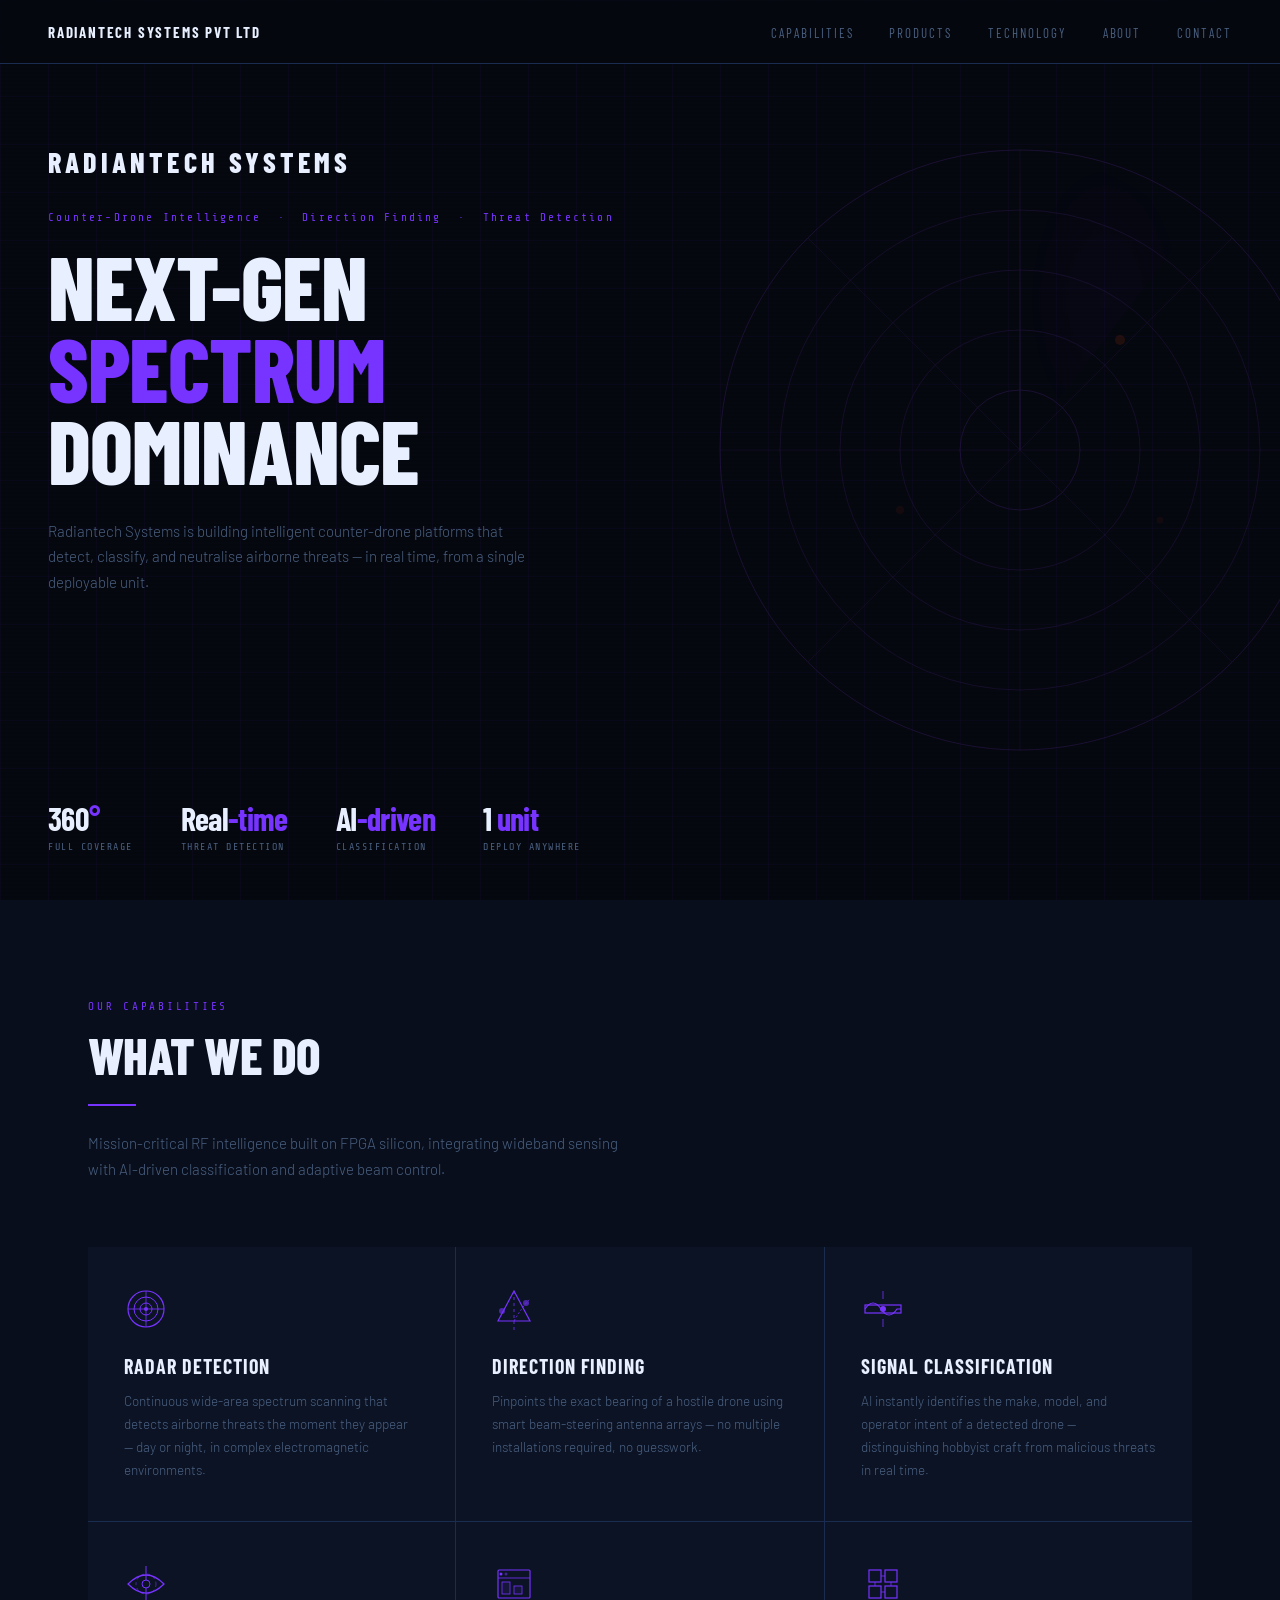
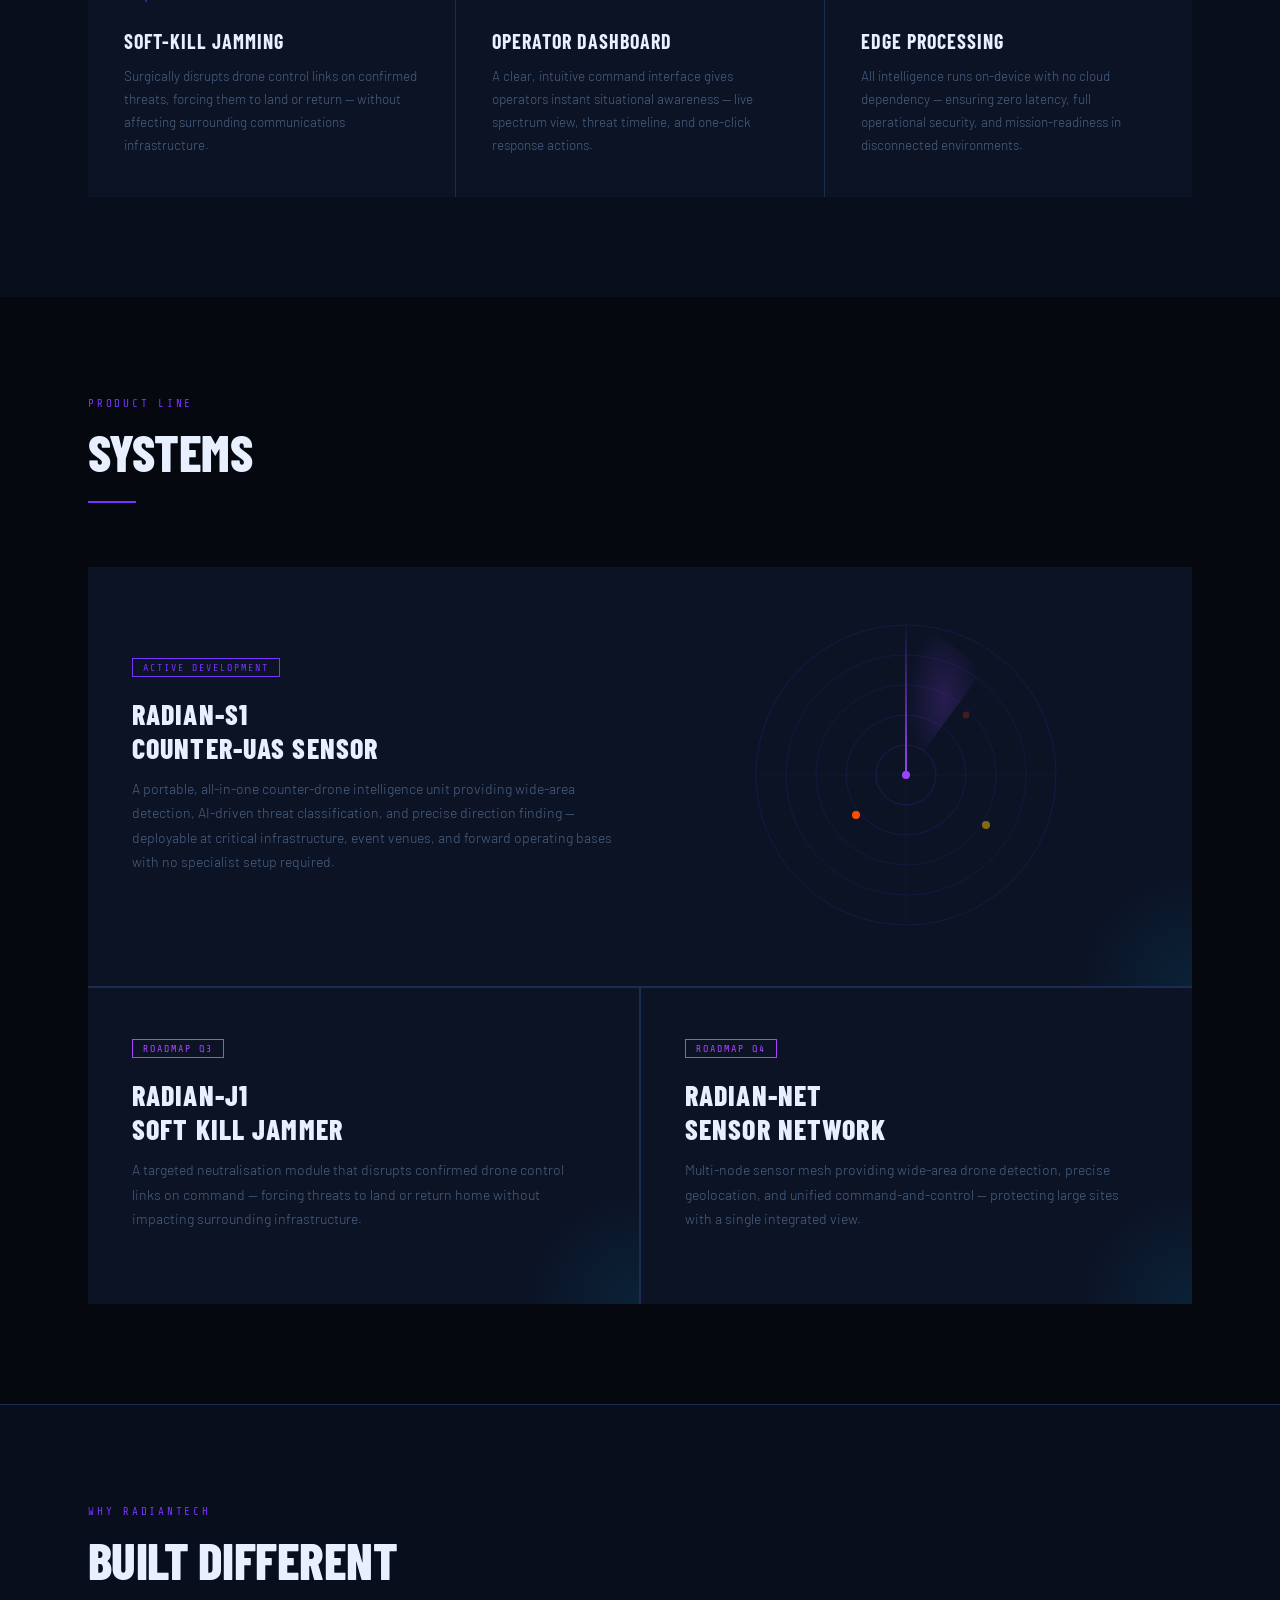
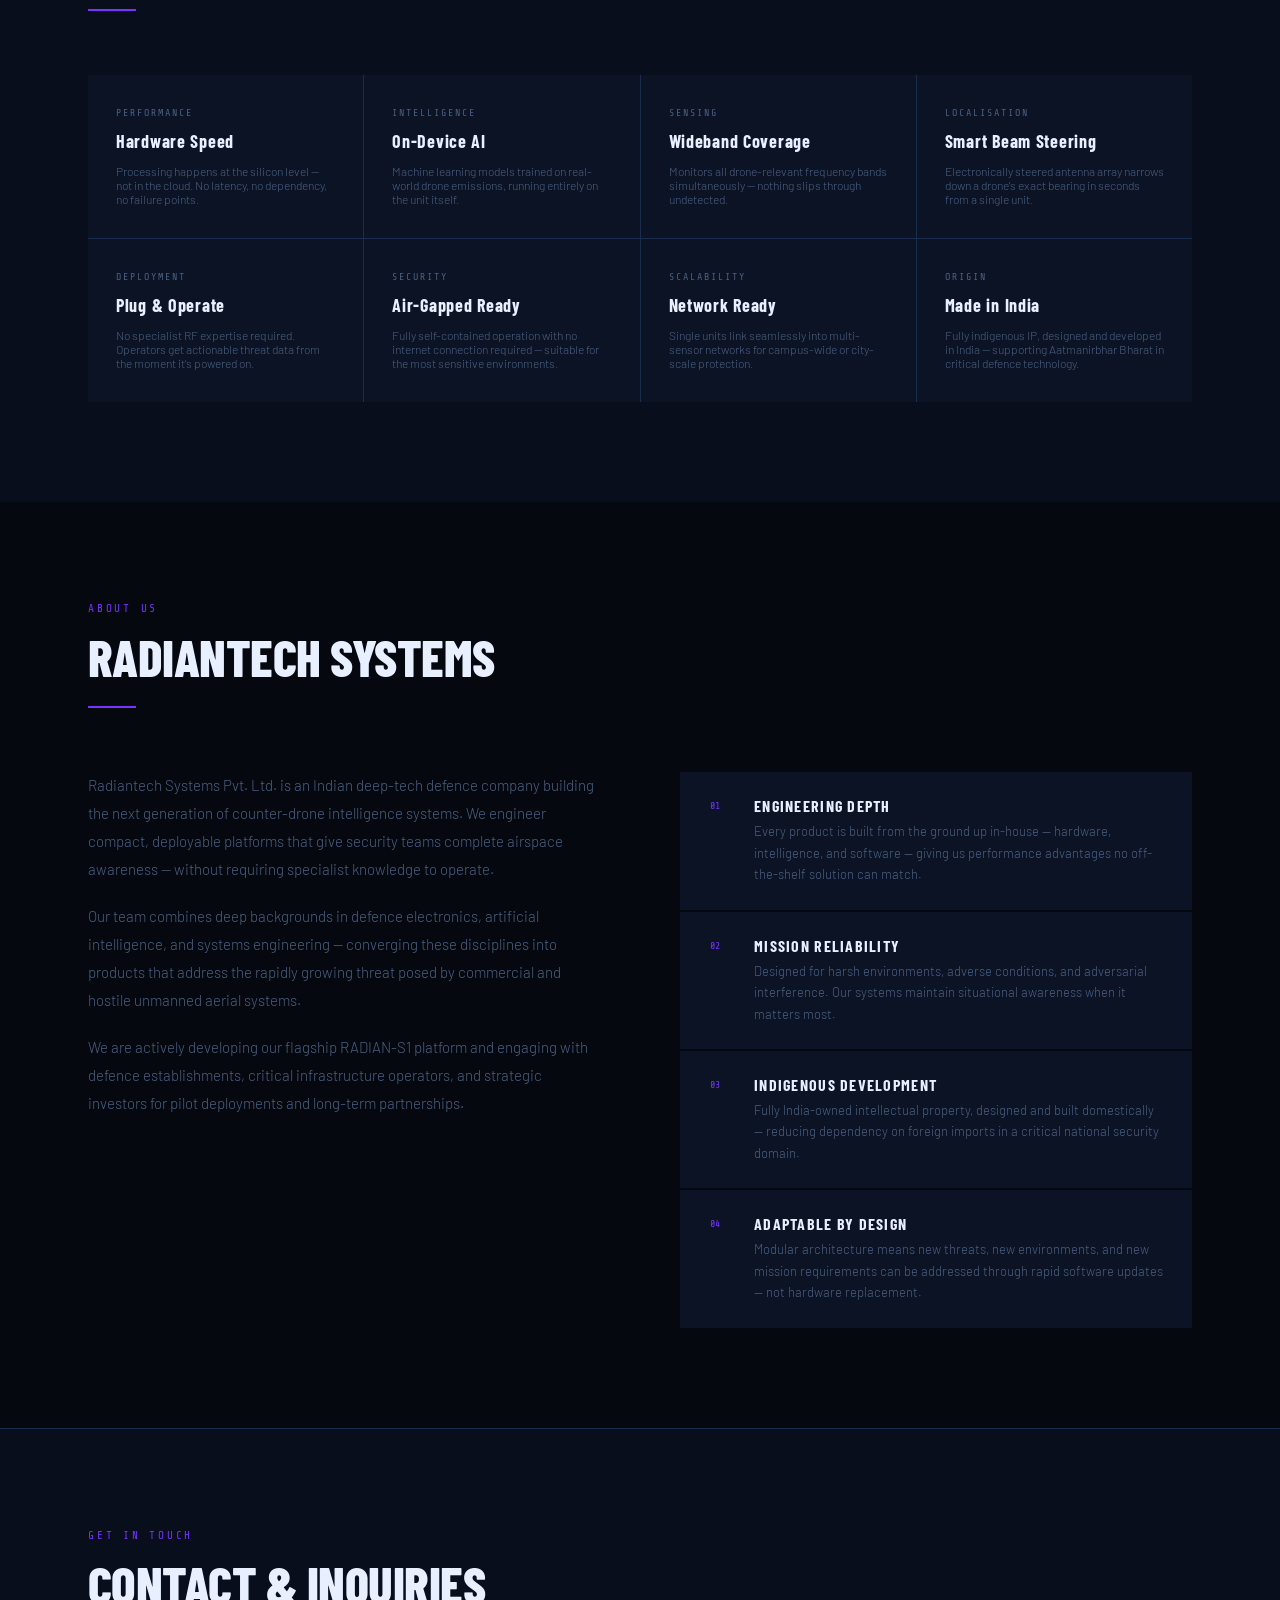
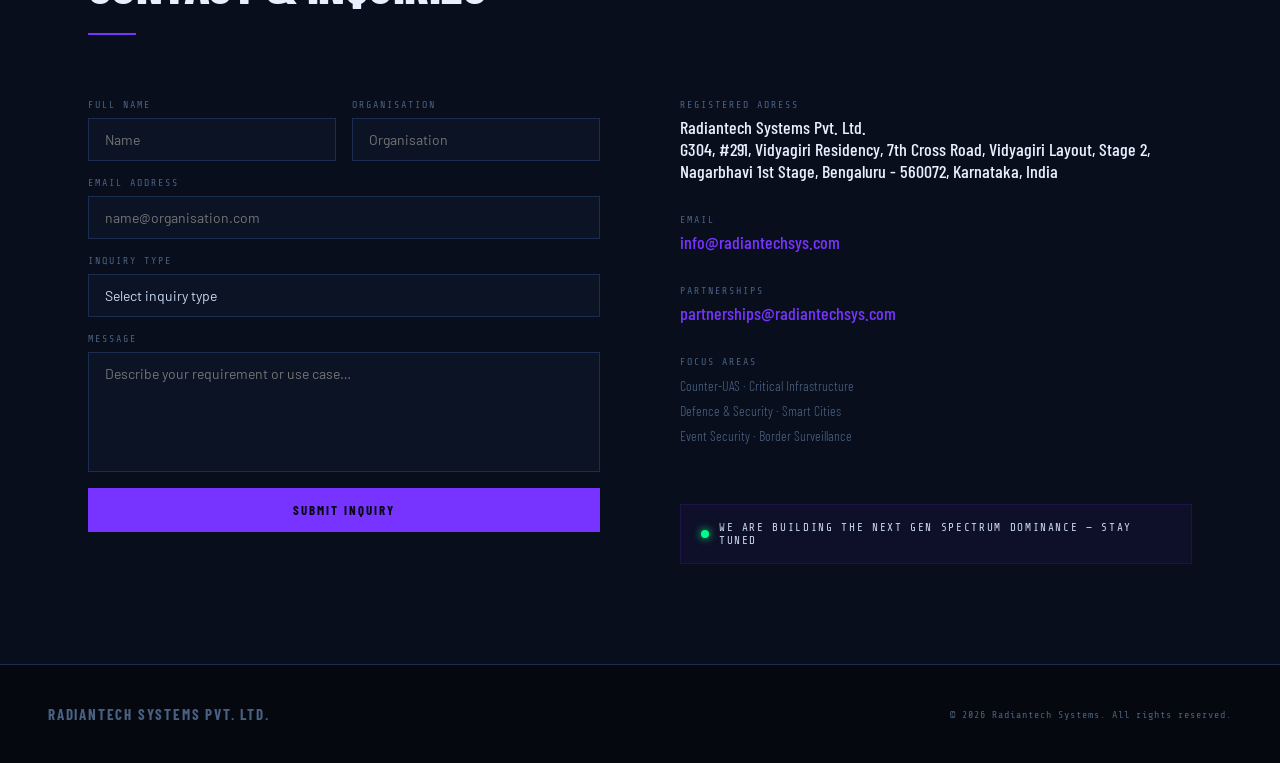
==== index.html @ 66953a61 "initial website" ====
<!DOCTYPE html>
<html lang="en">
<head>
<meta charset="UTF-8">
<meta name="viewport" content="width=device-width, initial-scale=1.0">
<title>Radiantech Systems Pvt. Ltd.</title>
<link rel="preconnect" href="https://fonts.googleapis.com">
<link href="https://fonts.googleapis.com/css2?family=Barlow+Condensed:wght@300;400;600;700;800&family=Barlow:wght@300;400;500&family=Share+Tech+Mono&display=swap" rel="stylesheet">
<style>
  :root {
    --black: #060810;
    --navy: #080e1c;
    --panel: #0b1325;
    --border: #1a2d50;
    --accent: #7733ff;
    --accent2: #aa44ff;
    --text: #c8d8f0;
    --muted: #4a6080;
    --white: #e8f0ff;
    --grid: rgba(119,51,255,0.04);
  }

  *, *::before, *::after { box-sizing: border-box; margin: 0; padding: 0; }

  html { scroll-behavior: smooth; }

  body {
    background: var(--black);
    color: var(--text);
    font-family: 'Barlow', sans-serif;
    font-weight: 300;
    overflow-x: hidden;
  }

  /* GRID BACKGROUND */
  body::before {
    content: '';
    position: fixed; inset: 0;
    background-image:
      linear-gradient(var(--grid) 1px, transparent 1px),
      linear-gradient(90deg, var(--grid) 1px, transparent 1px);
    background-size: 48px 48px;
    pointer-events: none;
    z-index: 0;
  }

  /* SCANLINE EFFECT */
  body::after {
    content: '';
    position: fixed; inset: 0;
    background: repeating-linear-gradient(
      0deg,
      transparent,
      transparent 2px,
      rgba(0,0,0,0.03) 2px,
      rgba(0,0,0,0.03) 4px
    );
    pointer-events: none;
    z-index: 1;
  }

  /* ─── NAV ─── */
  nav {
    position: fixed; top: 0; left: 0; right: 0;
    z-index: 100;
    display: flex; align-items: center; justify-content: space-between;
    padding: 0 48px;
    height: 64px;
    background: rgba(6,8,16,0.9);
    backdrop-filter: blur(12px);
    border-bottom: 1px solid var(--border);
  }

  .nav-logo {
    display: flex; align-items: center;
    text-decoration: none;
    font-family: 'Barlow Condensed', sans-serif;
    font-weight: 700; font-size: 15px;
    letter-spacing: 0.12em; text-transform: uppercase;
    color: var(--white);
  }

  .nav-links {
    display: flex; gap: 36px;
    list-style: none;
  }
  .nav-links a {
    font-family: 'Barlow Condensed', sans-serif;
    font-weight: 400;
    font-size: 13px;
    letter-spacing: 0.15em;
    text-transform: uppercase;
    color: var(--muted);
    text-decoration: none;
    transition: color 0.2s;
    position: relative;
  }
  .nav-links a::after {
    content: '';
    position: absolute; bottom: -4px; left: 0; right: 0;
    height: 1px; background: var(--accent);
    transform: scaleX(0);
    transition: transform 0.2s;
  }
  .nav-links a:hover { color: var(--accent); }
  .nav-links a:hover::after { transform: scaleX(1); }

  .nav-cta {
    font-family: 'Barlow Condensed', sans-serif;
    font-size: 12px;
    font-weight: 600;
    letter-spacing: 0.15em;
    text-transform: uppercase;
    color: var(--black);
    background: var(--accent);
    padding: 8px 20px;
    border: none;
    text-decoration: none;
    transition: background 0.2s, transform 0.1s;
    cursor: pointer;
  }
  .nav-cta:hover { background: #9966ff; transform: translateY(-1px); }

  /* ─── HERO ─── */
  #hero {
    position: relative;
    min-height: 100vh;
    display: flex; flex-direction: column;
    justify-content: center;
    padding: 0 48px 160px;
    overflow: hidden;
    z-index: 2;
  }

  .hero-radar {
    position: absolute;
    right: -60px; top: 50%;
    transform: translateY(-50%);
    width: 640px; height: 640px;
    opacity: 0.18;
  }

  .hero-tag {
    font-family: 'Share Tech Mono', monospace;
    font-size: 11px;
    letter-spacing: 0.2em;
    color: var(--accent);
    margin-bottom: 20px;
    opacity: 0;
    animation: fadeUp 0.6s 0.2s forwards;
  }

  .hero-title {
    font-family: 'Barlow Condensed', sans-serif;
    font-weight: 800;
    font-size: clamp(52px, 7vw, 96px);
    line-height: 0.92;
    letter-spacing: -0.01em;
    color: var(--white);
    text-transform: uppercase;
    max-width: 720px;
    opacity: 0;
    animation: fadeUp 0.7s 0.35s forwards;
  }
  .hero-title .accent { color: var(--accent); }
  .hero-title .block {
    display: block;
    -webkit-text-stroke: 1px var(--border);
    color: transparent;
    transition: color 0.3s;
  }
  .hero-title .block:hover {
    color: var(--white);
    -webkit-text-stroke: 0;
  }

  .hero-sub {
    margin-top: 28px;
    font-size: 15px;
    font-weight: 300;
    line-height: 1.7;
    color: var(--muted);
    max-width: 480px;
    opacity: 0;
    animation: fadeUp 0.7s 0.5s forwards;
  }

  .hero-actions {
    margin-top: 44px;
    display: flex; gap: 16px; align-items: center;
    opacity: 0;
    animation: fadeUp 0.7s 0.65s forwards;
  }

  .btn-primary {
    font-family: 'Barlow Condensed', sans-serif;
    font-size: 13px; font-weight: 700;
    letter-spacing: 0.15em; text-transform: uppercase;
    background: var(--accent); color: var(--black);
    padding: 14px 32px;
    text-decoration: none;
    border: none;
    transition: background 0.2s, transform 0.1s;
    cursor: pointer;
    display: inline-block;
  }
  .btn-primary:hover { background: #9966ff; transform: translateY(-2px); }

  .btn-ghost {
    font-family: 'Barlow Condensed', sans-serif;
    font-size: 13px; font-weight: 600;
    letter-spacing: 0.15em; text-transform: uppercase;
    background: transparent; color: var(--text);
    padding: 13px 32px;
    text-decoration: none;
    border: 1px solid var(--border);
    transition: border-color 0.2s, color 0.2s;
    cursor: pointer;
    display: inline-block;
  }
  .btn-ghost:hover { border-color: var(--accent); color: var(--accent); }

  .hero-metrics {
    position: absolute; bottom: 48px; left: 48px;
    display: flex; gap: 48px;
    opacity: 0;
    animation: fadeUp 0.6s 0.9s forwards;
  }

  .metric { display: flex; flex-direction: column; gap: 4px; }
  .metric-val {
    font-family: 'Barlow Condensed', sans-serif;
    font-size: 32px; font-weight: 700;
    color: var(--white); letter-spacing: -0.02em;
  }
  .metric-val span { color: var(--accent); }
  .metric-label {
    font-family: 'Share Tech Mono', monospace;
    font-size: 10px; letter-spacing: 0.15em;
    color: var(--muted); text-transform: uppercase;
  }

  /* SWEEP LINE */
  .sweep-line {
    position: absolute; left: 0; right: 0;
    height: 1px;
    background: linear-gradient(90deg, transparent, var(--accent), transparent);
    opacity: 0.3;
    animation: sweep 8s linear infinite;
  }

  @keyframes sweep {
    0% { top: 100vh; opacity: 0; }
    5% { opacity: 0.3; }
    95% { opacity: 0.3; }
    100% { top: 0; opacity: 0; }
  }

  /* ─── SECTION COMMON ─── */
  section { position: relative; z-index: 2; }

  .section-inner {
    max-width: 1200px;
    margin: 0 auto;
    padding: 100px 48px;
  }

  .section-tag {
    font-family: 'Share Tech Mono', monospace;
    font-size: 11px;
    letter-spacing: 0.25em;
    color: var(--accent);
    text-transform: uppercase;
    margin-bottom: 16px;
  }

  .section-title {
    font-family: 'Barlow Condensed', sans-serif;
    font-weight: 800;
    font-size: clamp(32px, 4vw, 52px);
    line-height: 1;
    letter-spacing: -0.01em;
    text-transform: uppercase;
    color: var(--white);
    margin-bottom: 20px;
  }

  .section-desc {
    font-size: 15px; line-height: 1.75;
    color: var(--muted);
    max-width: 540px;
  }

  .divider {
    width: 48px; height: 2px;
    background: var(--accent);
    margin: 24px 0;
  }

  /* ─── CAPABILITIES ─── */
  #capabilities { background: var(--navy); }

  .cap-grid {
    display: grid;
    grid-template-columns: repeat(3, 1fr);
    gap: 1px;
    margin-top: 64px;
    background: var(--border);
  }

  .cap-card {
    background: var(--panel);
    padding: 40px 36px;
    position: relative;
    overflow: hidden;
    transition: background 0.3s;
  }
  .cap-card::before {
    content: '';
    position: absolute; top: 0; left: 0;
    width: 3px; height: 0;
    background: var(--accent);
    transition: height 0.4s ease;
  }
  .cap-card:hover { background: #0d1928; }
  .cap-card:hover::before { height: 100%; }

  .cap-num {
    font-family: 'Share Tech Mono', monospace;
    font-size: 11px; color: var(--muted);
    letter-spacing: 0.15em; margin-bottom: 24px;
  }

  .cap-icon {
    width: 44px; height: 44px; margin-bottom: 20px;
    color: var(--accent);
  }

  .cap-title {
    font-family: 'Barlow Condensed', sans-serif;
    font-weight: 700; font-size: 20px;
    letter-spacing: 0.05em; text-transform: uppercase;
    color: var(--white); margin-bottom: 12px;
  }

  .cap-desc {
    font-size: 13.5px; line-height: 1.7;
    color: var(--muted);
  }

  .cap-spec {
    margin-top: 20px;
    display: flex; flex-direction: column; gap: 6px;
  }
  .cap-spec-item {
    font-family: 'Share Tech Mono', monospace;
    font-size: 10px; letter-spacing: 0.1em;
    color: rgba(0,200,255,0.5);
    padding: 4px 0;
    border-top: 1px solid var(--border);
  }

  /* ─── PRODUCTS ─── */
  #products { background: var(--black); }

  .products-layout {
    display: grid;
    grid-template-columns: 1fr 1fr;
    gap: 2px;
    margin-top: 64px;
    background: var(--border);
  }

  .product-card {
    background: var(--panel);
    padding: 48px 44px;
    position: relative;
    overflow: hidden;
  }

  .product-card.featured {
    grid-column: span 2;
    display: grid;
    grid-template-columns: 1fr 1fr;
    gap: 48px;
    align-items: center;
  }

  .product-card::after {
    content: '';
    position: absolute;
    bottom: 0; right: 0;
    width: 120px; height: 120px;
    background: radial-gradient(circle at 100% 100%, rgba(0,200,255,0.08), transparent 70%);
    pointer-events: none;
  }

  .product-badge {
    display: inline-block;
    font-family: 'Share Tech Mono', monospace;
    font-size: 10px; letter-spacing: 0.2em;
    color: var(--accent2);
    border: 1px solid var(--accent2);
    padding: 3px 10px;
    margin-bottom: 20px;
    text-transform: uppercase;
  }
  .product-badge.active { color: var(--accent); border-color: var(--accent); }

  .product-name {
    font-family: 'Barlow Condensed', sans-serif;
    font-weight: 800; font-size: 28px;
    text-transform: uppercase; letter-spacing: 0.04em;
    color: var(--white); margin-bottom: 12px;
  }

  .product-desc {
    font-size: 14px; line-height: 1.75;
    color: var(--muted); margin-bottom: 24px;
  }

  .spec-table { width: 100%; border-collapse: collapse; }
  .spec-table tr { border-bottom: 1px solid var(--border); }
  .spec-table td {
    padding: 10px 0;
    font-size: 12.5px;
    font-family: 'Share Tech Mono', monospace;
  }
  .spec-table td:first-child { color: var(--muted); width: 50%; }
  .spec-table td:last-child { color: var(--accent); text-align: right; }

  /* RADAR VISUAL */
  .radar-visual {
    position: relative;
    width: 100%; aspect-ratio: 1;
    max-width: 320px;
    margin: 0 auto;
  }
  .radar-circle {
    position: absolute; border-radius: 50%;
    border: 1px solid rgba(0,200,255,0.2);
    top: 50%; left: 50%;
    transform: translate(-50%, -50%);
  }
  .radar-sweep {
    position: absolute;
    width: 50%; height: 1px;
    top: 50%; left: 50%;
    transform-origin: left center;
    background: linear-gradient(90deg, var(--accent), transparent);
    animation: radarSweep 3s linear infinite;
  }
  .radar-dot {
    position: absolute; width: 6px; height: 6px;
    background: var(--accent); border-radius: 50%;
    top: 50%; left: 50%; transform: translate(-50%, -50%);
  }
  .radar-blip {
    position: absolute;
    width: 8px; height: 8px;
    border-radius: 50%;
    background: var(--accent2);
    animation: blip 3s ease-out infinite;
  }

  @keyframes radarSweep { from { transform: rotate(0deg); } to { transform: rotate(360deg); } }
  @keyframes blip {
    0% { opacity: 0; transform: scale(0); }
    10% { opacity: 1; transform: scale(1); }
    70% { opacity: 0.3; }
    100% { opacity: 0; }
  }

  /* ─── TECH STACK ─── */
  #technology {
    background: var(--navy);
    border-top: 1px solid var(--border);
  }

  .tech-grid {
    display: grid;
    grid-template-columns: repeat(4, 1fr);
    gap: 1px;
    margin-top: 64px;
    background: var(--border);
  }

  .tech-item {
    background: var(--panel);
    padding: 32px 28px;
    display: flex; flex-direction: column; gap: 12px;
    transition: background 0.3s;
  }
  .tech-item:hover { background: #0d1928; }

  .tech-item-label {
    font-family: 'Share Tech Mono', monospace;
    font-size: 10px; letter-spacing: 0.2em;
    color: var(--muted); text-transform: uppercase;
  }
  .tech-item-val {
    font-family: 'Barlow Condensed', sans-serif;
    font-size: 18px; font-weight: 700;
    color: var(--white); letter-spacing: 0.04em;
  }
  .tech-item-sub {
    font-size: 12px; color: var(--muted);
  }

  /* ─── ABOUT ─── */
  #about { background: var(--black); }

  .about-grid {
    display: grid;
    grid-template-columns: 1fr 1fr;
    gap: 80px;
    align-items: start;
    margin-top: 64px;
  }

  .about-text p {
    font-size: 15px; line-height: 1.85;
    color: var(--muted); margin-bottom: 20px;
  }

  .about-values { display: flex; flex-direction: column; gap: 2px; }

  .value-item {
    background: var(--panel);
    padding: 24px 28px;
    display: flex; gap: 20px; align-items: flex-start;
    border-left: 2px solid transparent;
    transition: border-color 0.3s, background 0.3s;
  }
  .value-item:hover { border-color: var(--accent); background: #0d1928; }

  .value-num {
    font-family: 'Share Tech Mono', monospace;
    font-size: 10px; color: var(--accent);
    margin-top: 4px; min-width: 24px;
  }
  .value-title {
    font-family: 'Barlow Condensed', sans-serif;
    font-weight: 700; font-size: 16px;
    text-transform: uppercase; letter-spacing: 0.08em;
    color: var(--white); margin-bottom: 6px;
  }
  .value-desc { font-size: 13px; color: var(--muted); line-height: 1.65; }

  /* ─── CONTACT ─── */
  #contact {
    background: var(--navy);
    border-top: 1px solid var(--border);
  }

  .contact-layout {
    display: grid;
    grid-template-columns: 1fr 1fr;
    gap: 80px;
    margin-top: 64px;
  }

  .contact-form { display: flex; flex-direction: column; gap: 16px; }

  .form-row { display: grid; grid-template-columns: 1fr 1fr; gap: 16px; }

  .form-field { display: flex; flex-direction: column; gap: 8px; }
  .form-field label {
    font-family: 'Share Tech Mono', monospace;
    font-size: 10px; letter-spacing: 0.2em;
    color: var(--muted); text-transform: uppercase;
  }
  .form-field input,
  .form-field textarea,
  .form-field select {
    background: var(--panel);
    border: 1px solid var(--border);
    color: var(--text);
    font-family: 'Barlow', sans-serif;
    font-size: 14px;
    padding: 12px 16px;
    outline: none;
    transition: border-color 0.2s;
    resize: none;
    cursor: pointer;
    appearance: none;
  }
  .form-field input:focus,
  .form-field textarea:focus,
  .form-field select:focus { border-color: var(--accent); }
  .form-field textarea { height: 120px; }

  .contact-info { display: flex; flex-direction: column; gap: 32px; }

  .contact-detail { display: flex; flex-direction: column; gap: 6px; }
  .contact-detail-label {
    font-family: 'Share Tech Mono', monospace;
    font-size: 10px; letter-spacing: 0.2em;
    color: var(--muted); text-transform: uppercase;
  }
  .contact-detail-val {
    font-family: 'Barlow Condensed', sans-serif;
    font-size: 18px; font-weight: 500;
    color: var(--white);
  }
  .contact-detail-val a { color: var(--accent); text-decoration: none; }

  .status-indicator {
    display: flex; align-items: center; gap: 10px;
    padding: 16px 20px;
    background: rgba(119,51,255,0.05);
    border: 1px solid rgba(119,51,255,0.15);
    margin-top: 24px;
  }
  .status-dot {
    width: 8px; height: 8px; border-radius: 50%;
    background: #00ff88;
    box-shadow: 0 0 8px #00ff88;
    animation: pulse 2s ease-in-out infinite;
  }
  @keyframes pulse {
    0%, 100% { opacity: 1; }
    50% { opacity: 0.4; }
  }
  .status-text {
    font-family: 'Share Tech Mono', monospace;
    font-size: 11px; letter-spacing: 0.15em;
    color: var(--text);
  }

  /* ─── FOOTER ─── */
  footer {
    background: var(--black);
    border-top: 1px solid var(--border);
    padding: 40px 48px;
    display: flex; align-items: center; justify-content: space-between;
    position: relative; z-index: 2;
  }

  .footer-brand {
    font-family: 'Barlow Condensed', sans-serif;
    font-weight: 700; font-size: 15px;
    letter-spacing: 0.12em; text-transform: uppercase;
    color: var(--muted);
  }
  .footer-brand span { color: var(--accent); }

  .footer-legal {
    font-family: 'Share Tech Mono', monospace;
    font-size: 10px; letter-spacing: 0.1em;
    color: var(--muted);
  }

  .footer-links {
    display: flex; gap: 24px; list-style: none;
  }
  .footer-links a {
    font-family: 'Share Tech Mono', monospace;
    font-size: 10px; letter-spacing: 0.15em;
    color: var(--muted); text-decoration: none;
    text-transform: uppercase;
    transition: color 0.2s;
  }
  .footer-links a:hover { color: var(--accent); }

  /* ─── ANIMATIONS ─── */
  @keyframes fadeUp {
    from { opacity: 0; transform: translateY(20px); }
    to { opacity: 1; transform: translateY(0); }
  }

  .reveal {
    opacity: 0;
    transform: translateY(24px);
    transition: opacity 0.6s ease, transform 0.6s ease;
  }
  .reveal.visible {
    opacity: 1;
    transform: none;
  }

  /* ─── MOBILE ─── */
  @media (max-width: 900px) {
    nav { padding: 0 24px; }
    .nav-links { display: none; }
    #hero { padding: 0 24px; }
    .hero-radar { display: none; }
    .section-inner { padding: 72px 24px; }
    .cap-grid { grid-template-columns: 1fr; }
    .products-layout { grid-template-columns: 1fr; }
    .product-card.featured { grid-column: auto; grid-template-columns: 1fr; }
    .tech-grid { grid-template-columns: repeat(2, 1fr); }
    .about-grid, .contact-layout { grid-template-columns: 1fr; gap: 48px; }
    .form-row { grid-template-columns: 1fr; }
    .hero-metrics { position: static; margin-top: 48px; flex-wrap: wrap; gap: 28px; }
    footer { flex-direction: column; gap: 20px; text-align: center; }
    .footer-links { flex-wrap: wrap; justify-content: center; }
  }
</style>
</head>
<body>

<div class="sweep-line"></div>

<!-- NAV -->
<nav>
  <a href="#" class="nav-logo">RADIANTECH SYSTEMS PVT LTD</a>

  <ul class="nav-links">
    <li><a href="#capabilities">Capabilities</a></li>
    <li><a href="#products">Products</a></li>
    <li><a href="#technology">Technology</a></li>
    <li><a href="#about">About</a></li>
    <li><a href="#contact">Contact</a></li>
  </ul>

</nav>

<!-- HERO -->
<section id="hero">
  <div class="hero-radar" aria-hidden="true">
    <!-- Radar rings SVG -->
    <svg viewBox="0 0 640 640" fill="none" xmlns="http://www.w3.org/2000/svg">
      <circle cx="320" cy="320" r="300" stroke="#9944ff" stroke-width="0.8"/>
      <circle cx="320" cy="320" r="240" stroke="#9944ff" stroke-width="0.6"/>
      <circle cx="320" cy="320" r="180" stroke="#9944ff" stroke-width="0.6"/>
      <circle cx="320" cy="320" r="120" stroke="#9944ff" stroke-width="0.6"/>
      <circle cx="320" cy="320" r="60" stroke="#9944ff" stroke-width="0.8"/>
      <line x1="20" y1="320" x2="620" y2="320" stroke="#9944ff" stroke-width="0.4"/>
      <line x1="320" y1="20" x2="320" y2="620" stroke="#9944ff" stroke-width="0.4"/>
      <line x1="108" y1="108" x2="532" y2="532" stroke="#9944ff" stroke-width="0.4"/>
      <line x1="532" y1="108" x2="108" y2="532" stroke="#9944ff" stroke-width="0.4"/>
      <g style="transform-origin:320px 320px; animation: radarSweepHero 4s linear infinite">
        <line x1="320" y1="320" x2="320" y2="20" stroke="url(#sweepGrad)" stroke-width="1.5"/>
        <path d="M320 320 L320 20 A300 300 0 0 1 490 98 Z" fill="url(#sweepFill)"/>
      </g>
      <circle cx="420" cy="210" r="5" fill="#ff4d00" opacity="0.9">
        <animate attributeName="opacity" values="0;1;0.3;0" dur="4s" begin="1.2s" repeatCount="indefinite"/>
      </circle>
      <circle cx="200" cy="380" r="4" fill="#ff4d00" opacity="0">
        <animate attributeName="opacity" values="0;1;0.3;0" dur="4s" begin="2.8s" repeatCount="indefinite"/>
      </circle>
      <circle cx="460" cy="390" r="3.5" fill="#ff4d00" opacity="0">
        <animate attributeName="opacity" values="0;1;0.3;0" dur="4s" begin="0.5s" repeatCount="indefinite"/>
      </circle>
      <defs>
        <linearGradient id="sweepGrad" x1="320" y1="320" x2="320" y2="20" gradientUnits="userSpaceOnUse">
          <stop offset="0%" stop-color="#9944ff" stop-opacity="0.8"/>
          <stop offset="100%" stop-color="#9944ff" stop-opacity="0"/>
        </linearGradient>
        <radialGradient id="sweepFill" cx="50%" cy="50%">
          <stop offset="0%" stop-color="#9944ff" stop-opacity="0.15"/>
          <stop offset="100%" stop-color="#9944ff" stop-opacity="0"/>
        </radialGradient>
      </defs>
    </svg>
    <style>
      @keyframes radarSweepHero { from { transform: rotate(0deg); } to { transform: rotate(360deg); } }
    </style>
  </div>

  <div class="hero-logo-img" style="margin-bottom:32px;opacity:0;animation:fadeUp 0.7s 0.1s forwards;"><span style="font-family:'Barlow Condensed',sans-serif;font-weight:800;font-size:28px;letter-spacing:0.15em;text-transform:uppercase;color:var(--white);">Radiantech Systems</span></div>
  <div class="hero-tag">Counter-Drone Intelligence &nbsp;·&nbsp; Direction Finding &nbsp;·&nbsp; Threat Detection</div>

  <h1 class="hero-title">
    Next-Gen<br>
    <span class="accent">Spectrum</span><br>
    Dominance
  </h1>

  <p class="hero-sub">
    Radiantech Systems is building intelligent counter-drone platforms that detect, classify, and neutralise airborne threats — in real time, from a single deployable unit.
  </p>

  <div class="hero-metrics">
    <div class="metric">
      <div class="metric-val">360<span>°</span></div>
      <div class="metric-label">Full Coverage</div>
    </div>
    <div class="metric">
      <div class="metric-val">Real<span>-time</span></div>
      <div class="metric-label">Threat Detection</div>
    </div>
    <div class="metric">
      <div class="metric-val">AI<span>-driven</span></div>
      <div class="metric-label">Classification</div>
    </div>
    <div class="metric">
      <div class="metric-val">1<span> unit</span></div>
      <div class="metric-label">Deploy Anywhere</div>
    </div>
  </div>
</section>

<!-- CAPABILITIES -->
<section id="capabilities">
  <div class="section-inner">
    <p class="section-tag reveal">Our Capabilities</p>
    <h2 class="section-title reveal">What We Do</h2>
    <div class="divider reveal"></div>
    <p class="section-desc reveal">Mission-critical RF intelligence built on FPGA silicon, integrating wideband sensing with AI-driven classification and adaptive beam control.</p>

    <div class="cap-grid">
      <div class="cap-card reveal">
        <svg class="cap-icon" viewBox="0 0 44 44" fill="none" xmlns="http://www.w3.org/2000/svg">
          <circle cx="22" cy="22" r="18" stroke="currentColor" stroke-width="1.2"/>
          <circle cx="22" cy="22" r="12" stroke="currentColor" stroke-width="1"/>
          <circle cx="22" cy="22" r="6" stroke="currentColor" stroke-width="1"/>
          <circle cx="22" cy="22" r="2" fill="currentColor"/>
          <line x1="4" y1="22" x2="40" y2="22" stroke="currentColor" stroke-width="0.8"/>
          <line x1="22" y1="4" x2="22" y2="40" stroke="currentColor" stroke-width="0.8"/>
        </svg>
        <div class="cap-title">Radar Detection</div>
        <div class="cap-desc">Continuous wide-area spectrum scanning that detects airborne threats the moment they appear — day or night, in complex electromagnetic environments.</div>
      </div>

      <div class="cap-card reveal">
        <svg class="cap-icon" viewBox="0 0 44 44" fill="none" xmlns="http://www.w3.org/2000/svg">
          <polygon points="22,4 38,34 6,34" stroke="currentColor" stroke-width="1.2" fill="none"/>
          <line x1="22" y1="4" x2="22" y2="44" stroke="currentColor" stroke-width="0.8" stroke-dasharray="3,3"/>
          <circle cx="34" cy="16" r="3" fill="currentColor" opacity="0.6"/>
          <circle cx="10" cy="24" r="3" fill="currentColor" opacity="0.6"/>
          <path d="M22 34 Q30 20 38 12" stroke="currentColor" stroke-width="0.8" stroke-dasharray="2,2"/>
        </svg>
        <div class="cap-title">Direction Finding</div>
        <div class="cap-desc">Pinpoints the exact bearing of a hostile drone using smart beam-steering antenna arrays — no multiple installations required, no guesswork.</div>
      </div>

      <div class="cap-card reveal">
        <svg class="cap-icon" viewBox="0 0 44 44" fill="none" xmlns="http://www.w3.org/2000/svg">
          <rect x="4" y="18" width="36" height="8" stroke="currentColor" stroke-width="1.2" fill="none"/>
          <path d="M4 22 Q12 10 20 22 Q28 34 36 22 L40 22" stroke="currentColor" stroke-width="1.2" fill="none"/>
          <circle cx="22" cy="22" r="3" fill="currentColor"/>
          <line x1="22" y1="4" x2="22" y2="12" stroke="currentColor" stroke-width="0.8"/>
          <line x1="22" y1="32" x2="22" y2="40" stroke="currentColor" stroke-width="0.8"/>
        </svg>
        <div class="cap-title">Signal Classification</div>
        <div class="cap-desc">AI instantly identifies the make, model, and operator intent of a detected drone — distinguishing hobbyist craft from malicious threats in real time.</div>
      </div>

      <div class="cap-card reveal">
        <svg class="cap-icon" viewBox="0 0 44 44" fill="none" xmlns="http://www.w3.org/2000/svg">
          <path d="M4 22 Q22 4 40 22 Q22 40 4 22Z" stroke="currentColor" stroke-width="1.2" fill="none"/>
          <circle cx="22" cy="22" r="4" stroke="currentColor" stroke-width="1"/>
          <line x1="22" y1="4" x2="22" y2="18" stroke="currentColor" stroke-width="1"/>
          <line x1="22" y1="26" x2="22" y2="40" stroke="currentColor" stroke-width="1"/>
          <circle cx="22" cy="22" r="10" stroke="currentColor" stroke-width="0.6" stroke-dasharray="3,3"/>
        </svg>
        <div class="cap-title">Soft-Kill Jamming</div>
        <div class="cap-desc">Surgically disrupts drone control links on confirmed threats, forcing them to land or return — without affecting surrounding communications infrastructure.</div>
      </div>

      <div class="cap-card reveal">
        <svg class="cap-icon" viewBox="0 0 44 44" fill="none" xmlns="http://www.w3.org/2000/svg">
          <rect x="6" y="8" width="32" height="28" rx="1" stroke="currentColor" stroke-width="1.2" fill="none"/>
          <line x1="6" y1="16" x2="38" y2="16" stroke="currentColor" stroke-width="0.8"/>
          <rect x="10" y="20" width="8" height="12" stroke="currentColor" stroke-width="0.8" fill="rgba(119,51,255,0.1)"/>
          <rect x="22" y="24" width="8" height="8" stroke="currentColor" stroke-width="0.8" fill="rgba(119,51,255,0.1)"/>
          <circle cx="9" cy="12" r="1.5" fill="currentColor"/>
          <circle cx="14" cy="12" r="1.5" fill="currentColor" opacity="0.5"/>
        </svg>
        <div class="cap-title">Operator Dashboard</div>
        <div class="cap-desc">A clear, intuitive command interface gives operators instant situational awareness — live spectrum view, threat timeline, and one-click response actions.</div>
      </div>

      <div class="cap-card reveal">
        <svg class="cap-icon" viewBox="0 0 44 44" fill="none" xmlns="http://www.w3.org/2000/svg">
          <rect x="8" y="8" width="12" height="12" stroke="currentColor" stroke-width="1.2" fill="none"/>
          <rect x="24" y="8" width="12" height="12" stroke="currentColor" stroke-width="1.2" fill="none"/>
          <rect x="8" y="24" width="12" height="12" stroke="currentColor" stroke-width="1.2" fill="none"/>
          <rect x="24" y="24" width="12" height="12" stroke="currentColor" stroke-width="1.2" fill="none"/>
          <line x1="20" y1="14" x2="24" y2="14" stroke="currentColor" stroke-width="0.8"/>
          <line x1="20" y1="30" x2="24" y2="30" stroke="currentColor" stroke-width="0.8"/>
          <line x1="14" y1="20" x2="14" y2="24" stroke="currentColor" stroke-width="0.8"/>
          <line x1="30" y1="20" x2="30" y2="24" stroke="currentColor" stroke-width="0.8"/>
        </svg>
        <div class="cap-title">Edge Processing</div>
        <div class="cap-desc">All intelligence runs on-device with no cloud dependency — ensuring zero latency, full operational security, and mission-readiness in disconnected environments.</div>
      </div>
    </div>
  </div>
</section>

<!-- PRODUCTS -->
<section id="products">
  <div class="section-inner">
    <p class="section-tag reveal">Product Line</p>
    <h2 class="section-title reveal">Systems</h2>
    <div class="divider reveal"></div>

    <div class="products-layout">
      <!-- Featured product -->
      <div class="product-card featured reveal">
        <div>
          <div class="product-badge active">Active Development</div>
          <div class="product-name">RADIAN-S1<br>Counter-UAS Sensor</div>
          <p class="product-desc">
            A portable, all-in-one counter-drone intelligence unit providing wide-area detection, AI-driven threat classification, and precise direction finding — deployable at critical infrastructure, event venues, and forward operating bases with no specialist setup required.
          </p>
        </div>
        <div>
          <!-- Animated radar visual -->
          <div class="radar-visual">
            <svg viewBox="0 0 320 320" fill="none" xmlns="http://www.w3.org/2000/svg" style="width:100%;height:100%;">
              <circle cx="160" cy="160" r="150" stroke="rgba(119,51,255,0.15)" stroke-width="1"/>
              <circle cx="160" cy="160" r="120" stroke="rgba(119,51,255,0.12)" stroke-width="1"/>
              <circle cx="160" cy="160" r="90" stroke="rgba(119,51,255,0.12)" stroke-width="1"/>
              <circle cx="160" cy="160" r="60" stroke="rgba(119,51,255,0.15)" stroke-width="1"/>
              <circle cx="160" cy="160" r="30" stroke="rgba(119,51,255,0.2)" stroke-width="1"/>
              <line x1="10" y1="160" x2="310" y2="160" stroke="rgba(119,51,255,0.1)" stroke-width="0.8"/>
              <line x1="160" y1="10" x2="160" y2="310" stroke="rgba(119,51,255,0.1)" stroke-width="0.8"/>
              <line x1="54" y1="54" x2="266" y2="266" stroke="rgba(119,51,255,0.07)" stroke-width="0.8"/>
              <line x1="266" y1="54" x2="54" y2="266" stroke="rgba(119,51,255,0.07)" stroke-width="0.8"/>
              <g style="transform-origin:160px 160px;animation:radarSweepHero 3s linear infinite">
                <line x1="160" y1="160" x2="160" y2="10" stroke="url(#sg2)" stroke-width="2"/>
                <path d="M160 160 L160 10 A150 150 0 0 1 236 57 Z" fill="url(#sf2)"/>
              </g>
              <circle cx="220" cy="100" r="5" fill="#ff4d00">
                <animate attributeName="opacity" values="0;1;0.4;0" dur="3s" begin="0.8s" repeatCount="indefinite"/>
                <animate attributeName="r" values="2;6;2" dur="3s" begin="0.8s" repeatCount="indefinite"/>
              </circle>
              <circle cx="110" cy="200" r="4" fill="#ff4d00">
                <animate attributeName="opacity" values="0;1;0.4;0" dur="3s" begin="2.1s" repeatCount="indefinite"/>
              </circle>
              <circle cx="240" cy="210" r="4" fill="#ffcc00">
                <animate attributeName="opacity" values="0;1;0.4;0" dur="3s" begin="1.4s" repeatCount="indefinite"/>
              </circle>
              <circle cx="160" cy="160" r="4" fill="#9944ff"/>
              <defs>
                <linearGradient id="sg2" x1="160" y1="160" x2="160" y2="10" gradientUnits="userSpaceOnUse">
                  <stop offset="0%" stop-color="#9944ff" stop-opacity="1"/>
                  <stop offset="100%" stop-color="#9944ff" stop-opacity="0"/>
                </linearGradient>
                <radialGradient id="sf2" cx="50%" cy="50%">
                  <stop offset="0%" stop-color="#9944ff" stop-opacity="0.2"/>
                  <stop offset="100%" stop-color="#9944ff" stop-opacity="0"/>
                </radialGradient>
              </defs>
            </svg>
          </div>
        </div>
      </div>

      <div class="product-card reveal">
        <div class="product-badge">Roadmap Q3</div>
        <div class="product-name">RADIAN-J1<br>Soft Kill Jammer</div>
        <p class="product-desc">A targeted neutralisation module that disrupts confirmed drone control links on command — forcing threats to land or return home without impacting surrounding infrastructure.</p>
      </div>

      <div class="product-card reveal">
        <div class="product-badge">Roadmap Q4</div>
        <div class="product-name">RADIAN-NET<br>Sensor Network</div>
        <p class="product-desc">Multi-node sensor mesh providing wide-area drone detection, precise geolocation, and unified command-and-control — protecting large sites with a single integrated view.</p>
      </div>
    </div>
  </div>
</section>

<!-- TECHNOLOGY -->
<section id="technology">
  <div class="section-inner">
    <p class="section-tag reveal">Why Radiantech</p>
    <h2 class="section-title reveal">Built Different</h2>
    <div class="divider reveal"></div>

    <div class="tech-grid">
      <div class="tech-item reveal">
        <div class="tech-item-label">Performance</div>
        <div class="tech-item-val">Hardware Speed</div>
        <div class="tech-item-sub">Processing happens at the silicon level — not in the cloud. No latency, no dependency, no failure points.</div>
      </div>
      <div class="tech-item reveal">
        <div class="tech-item-label">Intelligence</div>
        <div class="tech-item-val">On-Device AI</div>
        <div class="tech-item-sub">Machine learning models trained on real-world drone emissions, running entirely on the unit itself.</div>
      </div>
      <div class="tech-item reveal">
        <div class="tech-item-label">Sensing</div>
        <div class="tech-item-val">Wideband Coverage</div>
        <div class="tech-item-sub">Monitors all drone-relevant frequency bands simultaneously — nothing slips through undetected.</div>
      </div>
      <div class="tech-item reveal">
        <div class="tech-item-label">Localisation</div>
        <div class="tech-item-val">Smart Beam Steering</div>
        <div class="tech-item-sub">Electronically steered antenna array narrows down a drone's exact bearing in seconds from a single unit.</div>
      </div>
      <div class="tech-item reveal">
        <div class="tech-item-label">Deployment</div>
        <div class="tech-item-val">Plug & Operate</div>
        <div class="tech-item-sub">No specialist RF expertise required. Operators get actionable threat data from the moment it's powered on.</div>
      </div>
      <div class="tech-item reveal">
        <div class="tech-item-label">Security</div>
        <div class="tech-item-val">Air-Gapped Ready</div>
        <div class="tech-item-sub">Fully self-contained operation with no internet connection required — suitable for the most sensitive environments.</div>
      </div>
      <div class="tech-item reveal">
        <div class="tech-item-label">Scalability</div>
        <div class="tech-item-val">Network Ready</div>
        <div class="tech-item-sub">Single units link seamlessly into multi-sensor networks for campus-wide or city-scale protection.</div>
      </div>
      <div class="tech-item reveal">
        <div class="tech-item-label">Origin</div>
        <div class="tech-item-val">Made in India</div>
        <div class="tech-item-sub">Fully indigenous IP, designed and developed in India — supporting Aatmanirbhar Bharat in critical defence technology.</div>
      </div>
    </div>
  </div>
</section>

<!-- ABOUT -->
<section id="about">
  <div class="section-inner">
    <p class="section-tag reveal">About Us</p>
    <h2 class="section-title reveal">Radiantech Systems</h2>
    <div class="divider reveal"></div>

    <div class="about-grid">
      <div class="about-text reveal">
        <p>Radiantech Systems Pvt. Ltd. is an Indian deep-tech defence company building the next generation of counter-drone intelligence systems. We engineer compact, deployable platforms that give security teams complete airspace awareness — without requiring specialist knowledge to operate.</p>
        <p>Our team combines deep backgrounds in defence electronics, artificial intelligence, and systems engineering — converging these disciplines into products that address the rapidly growing threat posed by commercial and hostile unmanned aerial systems.</p>
        <p>We are actively developing our flagship RADIAN-S1 platform and engaging with defence establishments, critical infrastructure operators, and strategic investors for pilot deployments and long-term partnerships.</p>
      </div>

      <div class="about-values reveal">
        <div class="value-item">
          <div class="value-num">01</div>
          <div>
            <div class="value-title">Engineering Depth</div>
            <div class="value-desc">Every product is built from the ground up in-house — hardware, intelligence, and software — giving us performance advantages no off-the-shelf solution can match.</div>
          </div>
        </div>
        <div class="value-item">
          <div class="value-num">02</div>
          <div>
            <div class="value-title">Mission Reliability</div>
            <div class="value-desc">Designed for harsh environments, adverse conditions, and adversarial interference. Our systems maintain situational awareness when it matters most.</div>
          </div>
        </div>
        <div class="value-item">
          <div class="value-num">03</div>
          <div>
            <div class="value-title">Indigenous Development</div>
            <div class="value-desc">Fully India-owned intellectual property, designed and built domestically — reducing dependency on foreign imports in a critical national security domain.</div>
          </div>
        </div>
        <div class="value-item">
          <div class="value-num">04</div>
          <div>
            <div class="value-title">Adaptable by Design</div>
            <div class="value-desc">Modular architecture means new threats, new environments, and new mission requirements can be addressed through rapid software updates — not hardware replacement.</div>
          </div>
        </div>
      </div>
    </div>
  </div>
</section>

<!-- CONTACT -->
<section id="contact">
  <div class="section-inner">
    <p class="section-tag reveal">Get In Touch</p>
    <h2 class="section-title reveal">Contact &amp; Inquiries</h2>
    <div class="divider reveal"></div>

    <div class="contact-layout">
      <div class="contact-form reveal">
        <div class="form-row">
          <div class="form-field">
            <label>Full Name</label>
            <input type="text" placeholder="Name">
          </div>
          <div class="form-field">
            <label>Organisation</label>
            <input type="text" placeholder="Organisation">
          </div>
        </div>
        <div class="form-field">
          <label>Email Address</label>
          <input type="email" placeholder="name@organisation.com">
        </div>
        <div class="form-field">
          <label>Inquiry Type</label>
          <select>
            <option value="">Select inquiry type</option>
            <option>Product Demo Request</option>
            <option>Investment / Partnership</option>
            <option>Defence Procurement</option>
            <option>Technical Collaboration</option>
            <option>General Inquiry</option>
          </select>
        </div>
        <div class="form-field">
          <label>Message</label>
          <textarea placeholder="Describe your requirement or use case…"></textarea>
        </div>
        <button class="btn-primary" onclick="alert('Message sent! We will respond within 24 hours.')">Submit Inquiry</button>
      </div>

      <div class="contact-info reveal">
        <div class="contact-detail">
          <div class="contact-detail-label">Registered Adress</div>
          <div class="contact-detail-val">Radiantech Systems Pvt. Ltd.<br>G304, #291, Vidyagiri Residency, 7th Cross Road, Vidyagiri Layout, Stage 2, Nagarbhavi 1st Stage, Bengaluru - 560072, Karnataka, India</div>
        </div>
        <div class="contact-detail">
          <div class="contact-detail-label">Email</div>
          <div class="contact-detail-val"><a href="mailto:info@radiantechsys.">info@radiantechsys.com</a></div>
        </div>
        <div class="contact-detail">
          <div class="contact-detail-label">Partnerships</div>
          <div class="contact-detail-val"><a href="mailto:partnerships@radiantecn">partnerships@radiantechsys.com</a></div>
        </div>
        <div class="contact-detail">
          <div class="contact-detail-label">Focus Areas</div>
          <div class="contact-detail-val" style="font-size:14px;font-weight:300;color:var(--muted);line-height:1.8;">
            Counter-UAS · Critical Infrastructure<br>
            Defence & Security · Smart Cities<br>
            Event Security · Border Surveillance
          </div>
        </div>
        <div class="status-indicator">
          <div class="status-dot"></div>
          <div class="status-text">WE ARE BUILDING THE NEXT GEN SPECTRUM DOMINANCE — STAY TUNED</div>
        </div>
      </div>
    </div>
  </div>
</section>

<!-- FOOTER -->
<footer>
  <div class="footer-brand">Radiantech Systems Pvt. Ltd.</div>
  <div class="footer-legal">© 2026 Radiantech Systems. All rights reserved.</div>
</footer>

<script>
  // Scroll reveal
  const reveals = document.querySelectorAll('.reveal');
  const io = new IntersectionObserver((entries) => {
    entries.forEach((e, i) => {
      if (e.isIntersecting) {
        setTimeout(() => e.target.classList.add('visible'), i * 60);
        io.unobserve(e.target);
      }
    });
  }, { threshold: 0.1 });
  reveals.forEach(el => io.observe(el));
</script>
</body>
</html>
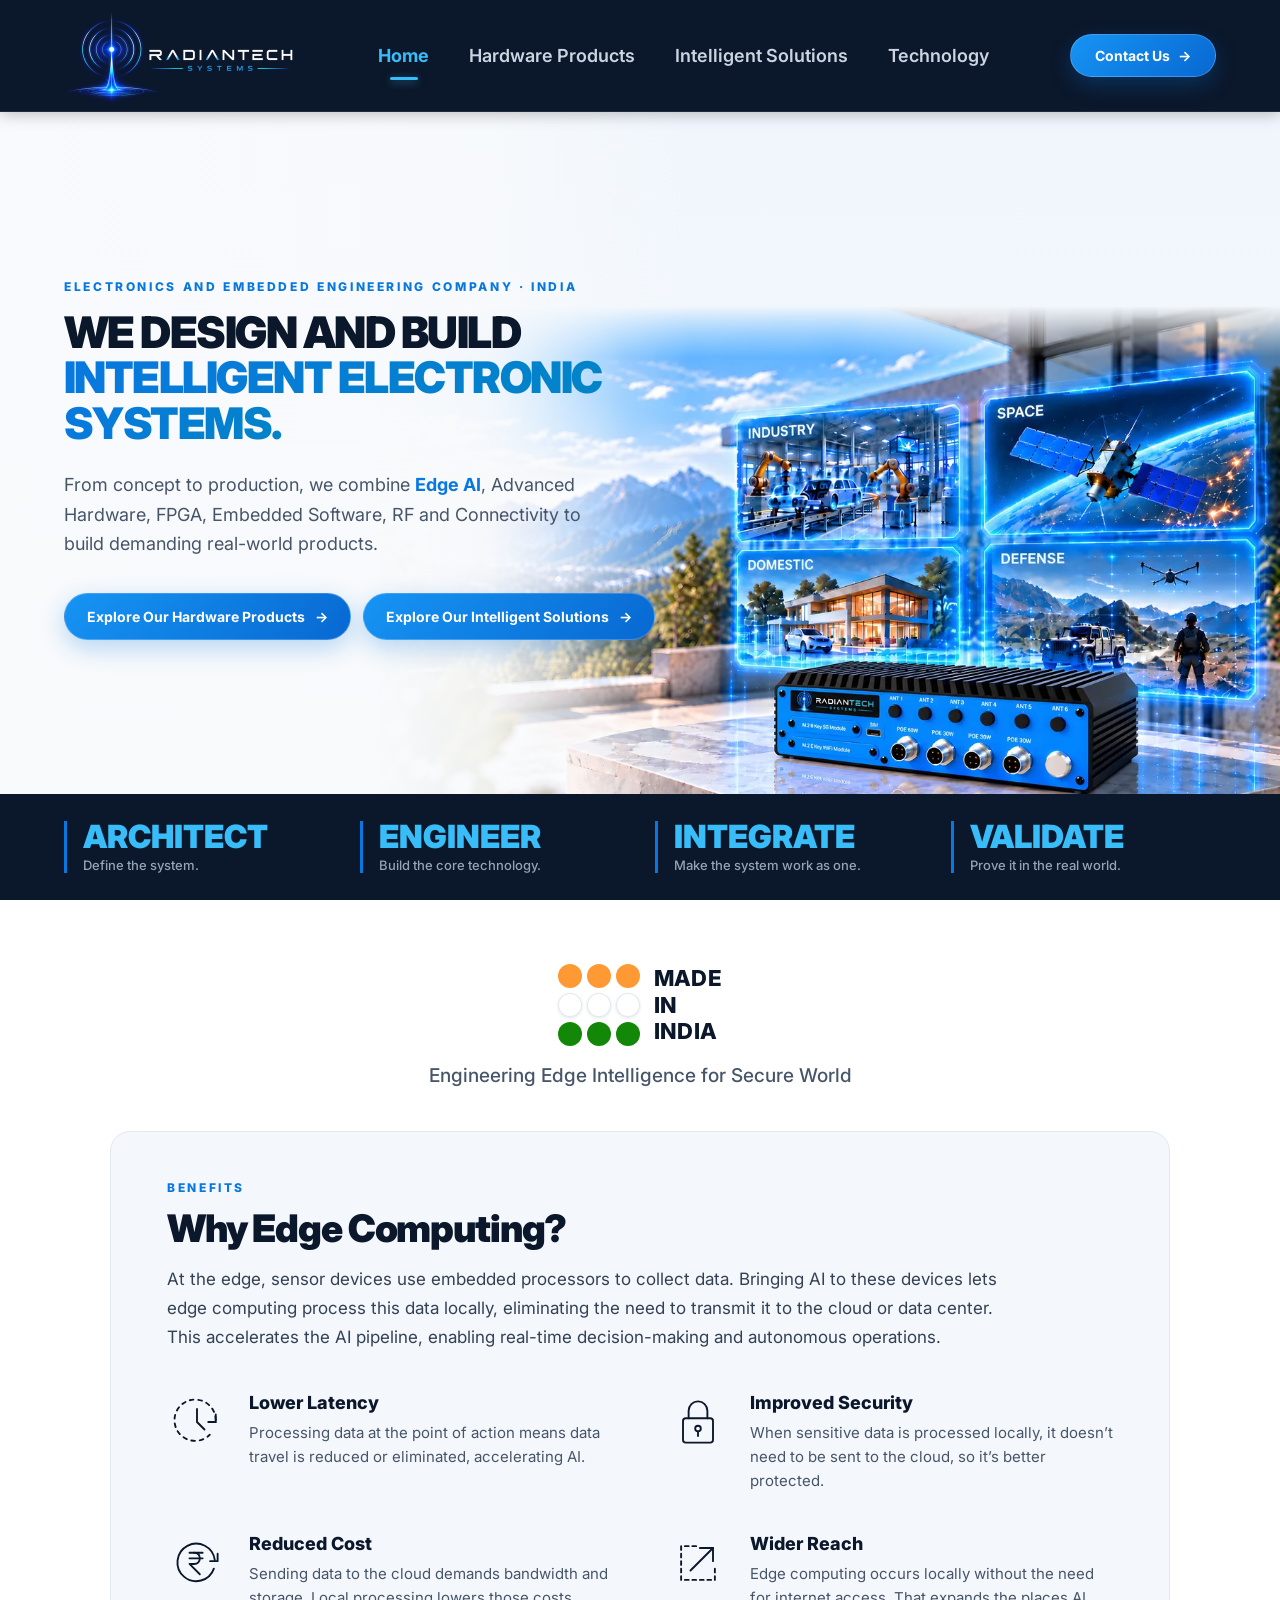
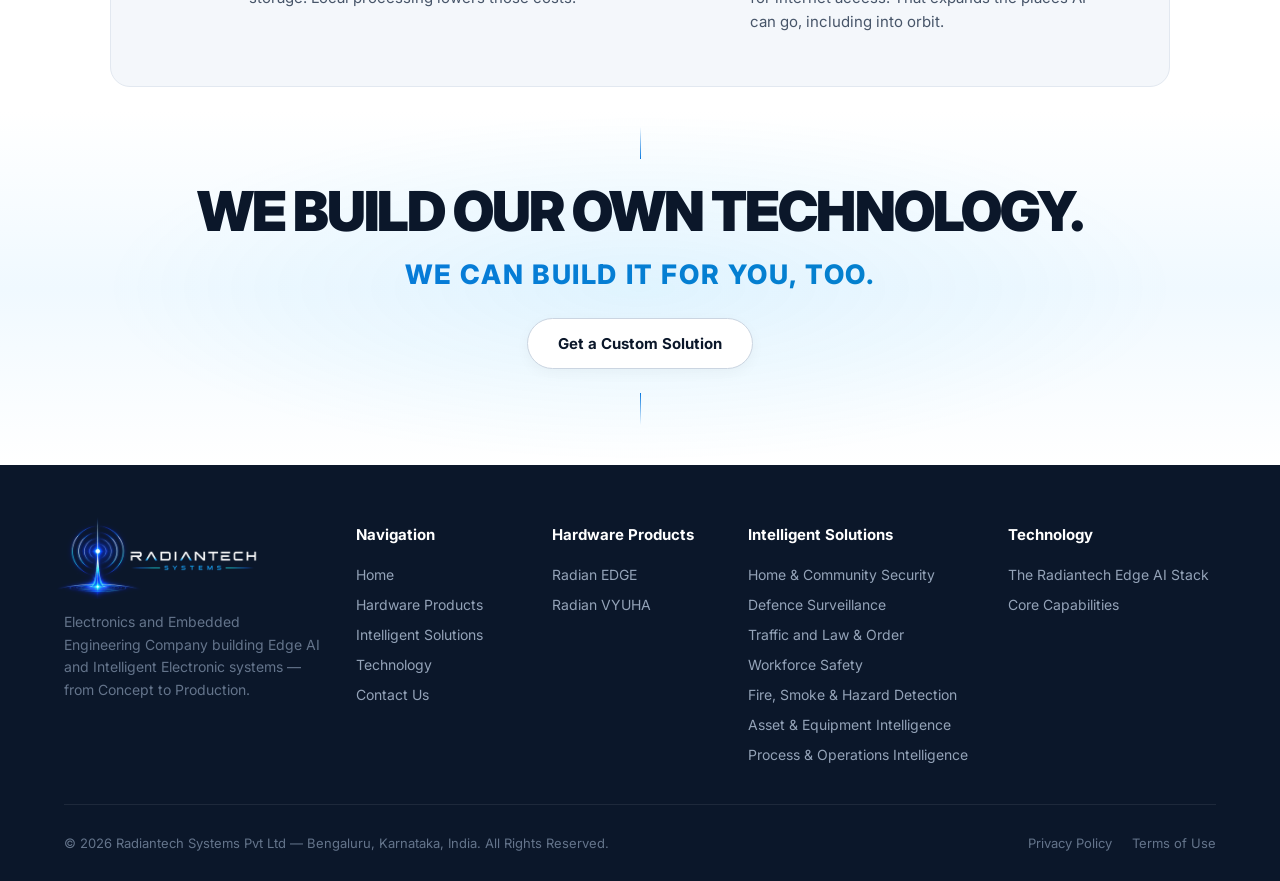
==== commit 071ebc80: "New multi-page Radiantech website Home, Hardware Products, Intelligent Solutions, Technology, Contac" ====
--- a/index.html
+++ b/index.html
@@ -1,1150 +1,255 @@
-<!DOCTYPE html>
+<!doctype html>
 <html lang="en">
 <head>
-<meta charset="UTF-8">
-<meta name="viewport" content="width=device-width, initial-scale=1.0">
-<title>Radiantech Systems Pvt. Ltd.</title>
-<link rel="preconnect" href="https://fonts.googleapis.com">
-<link href="https://fonts.googleapis.com/css2?family=Barlow+Condensed:wght@300;400;600;700;800&family=Barlow:wght@300;400;500&family=Share+Tech+Mono&display=swap" rel="stylesheet">
-<style>
-  :root {
-    --black: #060810;
-    --navy: #080e1c;
-    --panel: #0b1325;
-    --border: #1a2d50;
-    --accent: #7733ff;
-    --accent2: #aa44ff;
-    --text: #c8d8f0;
-    --muted: #4a6080;
-    --white: #e8f0ff;
-    --grid: rgba(119,51,255,0.04);
-  }
-
-  *, *::before, *::after { box-sizing: border-box; margin: 0; padding: 0; }
-
-  html { scroll-behavior: smooth; }
-
-  body {
-    background: var(--black);
-    color: var(--text);
-    font-family: 'Barlow', sans-serif;
-    font-weight: 300;
-    overflow-x: hidden;
-  }
-
-  /* GRID BACKGROUND */
-  body::before {
-    content: '';
-    position: fixed; inset: 0;
-    background-image:
-      linear-gradient(var(--grid) 1px, transparent 1px),
-      linear-gradient(90deg, var(--grid) 1px, transparent 1px);
-    background-size: 48px 48px;
-    pointer-events: none;
-    z-index: 0;
-  }
-
-  /* SCANLINE EFFECT */
-  body::after {
-    content: '';
-    position: fixed; inset: 0;
-    background: repeating-linear-gradient(
-      0deg,
-      transparent,
-      transparent 2px,
-      rgba(0,0,0,0.03) 2px,
-      rgba(0,0,0,0.03) 4px
-    );
-    pointer-events: none;
-    z-index: 1;
-  }
-
-  /* ─── NAV ─── */
-  nav {
-    position: fixed; top: 0; left: 0; right: 0;
-    z-index: 100;
-    display: flex; align-items: center; justify-content: space-between;
-    padding: 0 48px;
-    height: 64px;
-    background: rgba(6,8,16,0.9);
-    backdrop-filter: blur(12px);
-    border-bottom: 1px solid var(--border);
-  }
-
-  .nav-logo {
-    display: flex; align-items: center;
-    text-decoration: none;
-    font-family: 'Barlow Condensed', sans-serif;
-    font-weight: 700; font-size: 15px;
-    letter-spacing: 0.12em; text-transform: uppercase;
-    color: var(--white);
-  }
-
-  .nav-links {
-    display: flex; gap: 36px;
-    list-style: none;
-  }
-  .nav-links a {
-    font-family: 'Barlow Condensed', sans-serif;
-    font-weight: 400;
-    font-size: 13px;
-    letter-spacing: 0.15em;
-    text-transform: uppercase;
-    color: var(--muted);
-    text-decoration: none;
-    transition: color 0.2s;
-    position: relative;
-  }
-  .nav-links a::after {
-    content: '';
-    position: absolute; bottom: -4px; left: 0; right: 0;
-    height: 1px; background: var(--accent);
-    transform: scaleX(0);
-    transition: transform 0.2s;
-  }
-  .nav-links a:hover { color: var(--accent); }
-  .nav-links a:hover::after { transform: scaleX(1); }
-
-  .nav-cta {
-    font-family: 'Barlow Condensed', sans-serif;
-    font-size: 12px;
-    font-weight: 600;
-    letter-spacing: 0.15em;
-    text-transform: uppercase;
-    color: var(--black);
-    background: var(--accent);
-    padding: 8px 20px;
-    border: none;
-    text-decoration: none;
-    transition: background 0.2s, transform 0.1s;
-    cursor: pointer;
-  }
-  .nav-cta:hover { background: #9966ff; transform: translateY(-1px); }
-
-  /* ─── HERO ─── */
-  #hero {
-    position: relative;
-    min-height: 100vh;
-    display: flex; flex-direction: column;
-    justify-content: center;
-    padding: 0 48px 160px;
-    overflow: hidden;
-    z-index: 2;
-  }
-
-  .hero-radar {
-    position: absolute;
-    right: -60px; top: 50%;
-    transform: translateY(-50%);
-    width: 640px; height: 640px;
-    opacity: 0.18;
-  }
-
-  .hero-tag {
-    font-family: 'Share Tech Mono', monospace;
-    font-size: 11px;
-    letter-spacing: 0.2em;
-    color: var(--accent);
-    margin-bottom: 20px;
-    opacity: 0;
-    animation: fadeUp 0.6s 0.2s forwards;
-  }
-
-  .hero-title {
-    font-family: 'Barlow Condensed', sans-serif;
-    font-weight: 800;
-    font-size: clamp(52px, 7vw, 96px);
-    line-height: 0.92;
-    letter-spacing: -0.01em;
-    color: var(--white);
-    text-transform: uppercase;
-    max-width: 720px;
-    opacity: 0;
-    animation: fadeUp 0.7s 0.35s forwards;
-  }
-  .hero-title .accent { color: var(--accent); }
-  .hero-title .block {
-    display: block;
-    -webkit-text-stroke: 1px var(--border);
-    color: transparent;
-    transition: color 0.3s;
-  }
-  .hero-title .block:hover {
-    color: var(--white);
-    -webkit-text-stroke: 0;
-  }
-
-  .hero-sub {
-    margin-top: 28px;
-    font-size: 15px;
-    font-weight: 300;
-    line-height: 1.7;
-    color: var(--muted);
-    max-width: 480px;
-    opacity: 0;
-    animation: fadeUp 0.7s 0.5s forwards;
-  }
-
-  .hero-actions {
-    margin-top: 44px;
-    display: flex; gap: 16px; align-items: center;
-    opacity: 0;
-    animation: fadeUp 0.7s 0.65s forwards;
-  }
-
-  .btn-primary {
-    font-family: 'Barlow Condensed', sans-serif;
-    font-size: 13px; font-weight: 700;
-    letter-spacing: 0.15em; text-transform: uppercase;
-    background: var(--accent); color: var(--black);
-    padding: 14px 32px;
-    text-decoration: none;
-    border: none;
-    transition: background 0.2s, transform 0.1s;
-    cursor: pointer;
-    display: inline-block;
-  }
-  .btn-primary:hover { background: #9966ff; transform: translateY(-2px); }
-
-  .btn-ghost {
-    font-family: 'Barlow Condensed', sans-serif;
-    font-size: 13px; font-weight: 600;
-    letter-spacing: 0.15em; text-transform: uppercase;
-    background: transparent; color: var(--text);
-    padding: 13px 32px;
-    text-decoration: none;
-    border: 1px solid var(--border);
-    transition: border-color 0.2s, color 0.2s;
-    cursor: pointer;
-    display: inline-block;
-  }
-  .btn-ghost:hover { border-color: var(--accent); color: var(--accent); }
-
-  .hero-metrics {
-    position: absolute; bottom: 48px; left: 48px;
-    display: flex; gap: 48px;
-    opacity: 0;
-    animation: fadeUp 0.6s 0.9s forwards;
-  }
-
-  .metric { display: flex; flex-direction: column; gap: 4px; }
-  .metric-val {
-    font-family: 'Barlow Condensed', sans-serif;
-    font-size: 32px; font-weight: 700;
-    color: var(--white); letter-spacing: -0.02em;
-  }
-  .metric-val span { color: var(--accent); }
-  .metric-label {
-    font-family: 'Share Tech Mono', monospace;
-    font-size: 10px; letter-spacing: 0.15em;
-    color: var(--muted); text-transform: uppercase;
-  }
-
-  /* SWEEP LINE */
-  .sweep-line {
-    position: absolute; left: 0; right: 0;
-    height: 1px;
-    background: linear-gradient(90deg, transparent, var(--accent), transparent);
-    opacity: 0.3;
-    animation: sweep 8s linear infinite;
-  }
-
-  @keyframes sweep {
-    0% { top: 100vh; opacity: 0; }
-    5% { opacity: 0.3; }
-    95% { opacity: 0.3; }
-    100% { top: 0; opacity: 0; }
-  }
-
-  /* ─── SECTION COMMON ─── */
-  section { position: relative; z-index: 2; }
-
-  .section-inner {
-    max-width: 1200px;
-    margin: 0 auto;
-    padding: 100px 48px;
-  }
-
-  .section-tag {
-    font-family: 'Share Tech Mono', monospace;
-    font-size: 11px;
-    letter-spacing: 0.25em;
-    color: var(--accent);
-    text-transform: uppercase;
-    margin-bottom: 16px;
-  }
-
-  .section-title {
-    font-family: 'Barlow Condensed', sans-serif;
-    font-weight: 800;
-    font-size: clamp(32px, 4vw, 52px);
-    line-height: 1;
-    letter-spacing: -0.01em;
-    text-transform: uppercase;
-    color: var(--white);
-    margin-bottom: 20px;
-  }
-
-  .section-desc {
-    font-size: 15px; line-height: 1.75;
-    color: var(--muted);
-    max-width: 540px;
-  }
-
-  .divider {
-    width: 48px; height: 2px;
-    background: var(--accent);
-    margin: 24px 0;
-  }
-
-  /* ─── CAPABILITIES ─── */
-  #capabilities { background: var(--navy); }
-
-  .cap-grid {
-    display: grid;
-    grid-template-columns: repeat(3, 1fr);
-    gap: 1px;
-    margin-top: 64px;
-    background: var(--border);
-  }
-
-  .cap-card {
-    background: var(--panel);
-    padding: 40px 36px;
-    position: relative;
-    overflow: hidden;
-    transition: background 0.3s;
-  }
-  .cap-card::before {
-    content: '';
-    position: absolute; top: 0; left: 0;
-    width: 3px; height: 0;
-    background: var(--accent);
-    transition: height 0.4s ease;
-  }
-  .cap-card:hover { background: #0d1928; }
-  .cap-card:hover::before { height: 100%; }
-
-  .cap-num {
-    font-family: 'Share Tech Mono', monospace;
-    font-size: 11px; color: var(--muted);
-    letter-spacing: 0.15em; margin-bottom: 24px;
-  }
-
-  .cap-icon {
-    width: 44px; height: 44px; margin-bottom: 20px;
-    color: var(--accent);
-  }
-
-  .cap-title {
-    font-family: 'Barlow Condensed', sans-serif;
-    font-weight: 700; font-size: 20px;
-    letter-spacing: 0.05em; text-transform: uppercase;
-    color: var(--white); margin-bottom: 12px;
-  }
-
-  .cap-desc {
-    font-size: 13.5px; line-height: 1.7;
-    color: var(--muted);
-  }
-
-  .cap-spec {
-    margin-top: 20px;
-    display: flex; flex-direction: column; gap: 6px;
-  }
-  .cap-spec-item {
-    font-family: 'Share Tech Mono', monospace;
-    font-size: 10px; letter-spacing: 0.1em;
-    color: rgba(0,200,255,0.5);
-    padding: 4px 0;
-    border-top: 1px solid var(--border);
-  }
-
-  /* ─── PRODUCTS ─── */
-  #products { background: var(--black); }
-
-  .products-layout {
-    display: grid;
-    grid-template-columns: 1fr 1fr;
-    gap: 2px;
-    margin-top: 64px;
-    background: var(--border);
-  }
-
-  .product-card {
-    background: var(--panel);
-    padding: 48px 44px;
-    position: relative;
-    overflow: hidden;
-  }
-
-  .product-card.featured {
-    grid-column: span 2;
-    display: grid;
-    grid-template-columns: 1fr 1fr;
-    gap: 48px;
-    align-items: center;
-  }
-
-  .product-card::after {
-    content: '';
-    position: absolute;
-    bottom: 0; right: 0;
-    width: 120px; height: 120px;
-    background: radial-gradient(circle at 100% 100%, rgba(0,200,255,0.08), transparent 70%);
-    pointer-events: none;
-  }
-
-  .product-badge {
-    display: inline-block;
-    font-family: 'Share Tech Mono', monospace;
-    font-size: 10px; letter-spacing: 0.2em;
-    color: var(--accent2);
-    border: 1px solid var(--accent2);
-    padding: 3px 10px;
-    margin-bottom: 20px;
-    text-transform: uppercase;
-  }
-  .product-badge.active { color: var(--accent); border-color: var(--accent); }
-
-  .product-name {
-    font-family: 'Barlow Condensed', sans-serif;
-    font-weight: 800; font-size: 28px;
-    text-transform: uppercase; letter-spacing: 0.04em;
-    color: var(--white); margin-bottom: 12px;
-  }
-
-  .product-desc {
-    font-size: 14px; line-height: 1.75;
-    color: var(--muted); margin-bottom: 24px;
-  }
-
-  .spec-table { width: 100%; border-collapse: collapse; }
-  .spec-table tr { border-bottom: 1px solid var(--border); }
-  .spec-table td {
-    padding: 10px 0;
-    font-size: 12.5px;
-    font-family: 'Share Tech Mono', monospace;
-  }
-  .spec-table td:first-child { color: var(--muted); width: 50%; }
-  .spec-table td:last-child { color: var(--accent); text-align: right; }
-
-  /* RADAR VISUAL */
-  .radar-visual {
-    position: relative;
-    width: 100%; aspect-ratio: 1;
-    max-width: 320px;
-    margin: 0 auto;
-  }
-  .radar-circle {
-    position: absolute; border-radius: 50%;
-    border: 1px solid rgba(0,200,255,0.2);
-    top: 50%; left: 50%;
-    transform: translate(-50%, -50%);
-  }
-  .radar-sweep {
-    position: absolute;
-    width: 50%; height: 1px;
-    top: 50%; left: 50%;
-    transform-origin: left center;
-    background: linear-gradient(90deg, var(--accent), transparent);
-    animation: radarSweep 3s linear infinite;
-  }
-  .radar-dot {
-    position: absolute; width: 6px; height: 6px;
-    background: var(--accent); border-radius: 50%;
-    top: 50%; left: 50%; transform: translate(-50%, -50%);
-  }
-  .radar-blip {
-    position: absolute;
-    width: 8px; height: 8px;
-    border-radius: 50%;
-    background: var(--accent2);
-    animation: blip 3s ease-out infinite;
-  }
-
-  @keyframes radarSweep { from { transform: rotate(0deg); } to { transform: rotate(360deg); } }
-  @keyframes blip {
-    0% { opacity: 0; transform: scale(0); }
-    10% { opacity: 1; transform: scale(1); }
-    70% { opacity: 0.3; }
-    100% { opacity: 0; }
-  }
-
-  /* ─── TECH STACK ─── */
-  #technology {
-    background: var(--navy);
-    border-top: 1px solid var(--border);
-  }
-
-  .tech-grid {
-    display: grid;
-    grid-template-columns: repeat(4, 1fr);
-    gap: 1px;
-    margin-top: 64px;
-    background: var(--border);
-  }
-
-  .tech-item {
-    background: var(--panel);
-    padding: 32px 28px;
-    display: flex; flex-direction: column; gap: 12px;
-    transition: background 0.3s;
-  }
-  .tech-item:hover { background: #0d1928; }
-
-  .tech-item-label {
-    font-family: 'Share Tech Mono', monospace;
-    font-size: 10px; letter-spacing: 0.2em;
-    color: var(--muted); text-transform: uppercase;
-  }
-  .tech-item-val {
-    font-family: 'Barlow Condensed', sans-serif;
-    font-size: 18px; font-weight: 700;
-    color: var(--white); letter-spacing: 0.04em;
-  }
-  .tech-item-sub {
-    font-size: 12px; color: var(--muted);
-  }
-
-  /* ─── ABOUT ─── */
-  #about { background: var(--black); }
-
-  .about-grid {
-    display: grid;
-    grid-template-columns: 1fr 1fr;
-    gap: 80px;
-    align-items: start;
-    margin-top: 64px;
-  }
-
-  .about-text p {
-    font-size: 15px; line-height: 1.85;
-    color: var(--muted); margin-bottom: 20px;
-  }
-
-  .about-values { display: flex; flex-direction: column; gap: 2px; }
-
-  .value-item {
-    background: var(--panel);
-    padding: 24px 28px;
-    display: flex; gap: 20px; align-items: flex-start;
-    border-left: 2px solid transparent;
-    transition: border-color 0.3s, background 0.3s;
-  }
-  .value-item:hover { border-color: var(--accent); background: #0d1928; }
-
-  .value-num {
-    font-family: 'Share Tech Mono', monospace;
-    font-size: 10px; color: var(--accent);
-    margin-top: 4px; min-width: 24px;
-  }
-  .value-title {
-    font-family: 'Barlow Condensed', sans-serif;
-    font-weight: 700; font-size: 16px;
-    text-transform: uppercase; letter-spacing: 0.08em;
-    color: var(--white); margin-bottom: 6px;
-  }
-  .value-desc { font-size: 13px; color: var(--muted); line-height: 1.65; }
-
-  /* ─── CONTACT ─── */
-  #contact {
-    background: var(--navy);
-    border-top: 1px solid var(--border);
-  }
-
-  .contact-layout {
-    display: grid;
-    grid-template-columns: 1fr 1fr;
-    gap: 80px;
-    margin-top: 64px;
-  }
-
-  .contact-form { display: flex; flex-direction: column; gap: 16px; }
-
-  .form-row { display: grid; grid-template-columns: 1fr 1fr; gap: 16px; }
-
-  .form-field { display: flex; flex-direction: column; gap: 8px; }
-  .form-field label {
-    font-family: 'Share Tech Mono', monospace;
-    font-size: 10px; letter-spacing: 0.2em;
-    color: var(--muted); text-transform: uppercase;
-  }
-  .form-field input,
-  .form-field textarea,
-  .form-field select {
-    background: var(--panel);
-    border: 1px solid var(--border);
-    color: var(--text);
-    font-family: 'Barlow', sans-serif;
-    font-size: 14px;
-    padding: 12px 16px;
-    outline: none;
-    transition: border-color 0.2s;
-    resize: none;
-    cursor: pointer;
-    appearance: none;
-  }
-  .form-field input:focus,
-  .form-field textarea:focus,
-  .form-field select:focus { border-color: var(--accent); }
-  .form-field textarea { height: 120px; }
-
-  .contact-info { display: flex; flex-direction: column; gap: 32px; }
-
-  .contact-detail { display: flex; flex-direction: column; gap: 6px; }
-  .contact-detail-label {
-    font-family: 'Share Tech Mono', monospace;
-    font-size: 10px; letter-spacing: 0.2em;
-    color: var(--muted); text-transform: uppercase;
-  }
-  .contact-detail-val {
-    font-family: 'Barlow Condensed', sans-serif;
-    font-size: 18px; font-weight: 500;
-    color: var(--white);
-  }
-  .contact-detail-val a { color: var(--accent); text-decoration: none; }
-
-  .status-indicator {
-    display: flex; align-items: center; gap: 10px;
-    padding: 16px 20px;
-    background: rgba(119,51,255,0.05);
-    border: 1px solid rgba(119,51,255,0.15);
-    margin-top: 24px;
-  }
-  .status-dot {
-    width: 8px; height: 8px; border-radius: 50%;
-    background: #00ff88;
-    box-shadow: 0 0 8px #00ff88;
-    animation: pulse 2s ease-in-out infinite;
-  }
-  @keyframes pulse {
-    0%, 100% { opacity: 1; }
-    50% { opacity: 0.4; }
-  }
-  .status-text {
-    font-family: 'Share Tech Mono', monospace;
-    font-size: 11px; letter-spacing: 0.15em;
-    color: var(--text);
-  }
-
-  /* ─── FOOTER ─── */
-  footer {
-    background: var(--black);
-    border-top: 1px solid var(--border);
-    padding: 40px 48px;
-    display: flex; align-items: center; justify-content: space-between;
-    position: relative; z-index: 2;
-  }
-
-  .footer-brand {
-    font-family: 'Barlow Condensed', sans-serif;
-    font-weight: 700; font-size: 15px;
-    letter-spacing: 0.12em; text-transform: uppercase;
-    color: var(--muted);
-  }
-  .footer-brand span { color: var(--accent); }
-
-  .footer-legal {
-    font-family: 'Share Tech Mono', monospace;
-    font-size: 10px; letter-spacing: 0.1em;
-    color: var(--muted);
-  }
-
-  .footer-links {
-    display: flex; gap: 24px; list-style: none;
-  }
-  .footer-links a {
-    font-family: 'Share Tech Mono', monospace;
-    font-size: 10px; letter-spacing: 0.15em;
-    color: var(--muted); text-decoration: none;
-    text-transform: uppercase;
-    transition: color 0.2s;
-  }
-  .footer-links a:hover { color: var(--accent); }
-
-  /* ─── ANIMATIONS ─── */
-  @keyframes fadeUp {
-    from { opacity: 0; transform: translateY(20px); }
-    to { opacity: 1; transform: translateY(0); }
-  }
-
-  .reveal {
-    opacity: 0;
-    transform: translateY(24px);
-    transition: opacity 0.6s ease, transform 0.6s ease;
-  }
-  .reveal.visible {
-    opacity: 1;
-    transform: none;
-  }
-
-  /* ─── MOBILE ─── */
-  @media (max-width: 900px) {
-    nav { padding: 0 24px; }
-    .nav-links { display: none; }
-    #hero { padding: 0 24px; }
-    .hero-radar { display: none; }
-    .section-inner { padding: 72px 24px; }
-    .cap-grid { grid-template-columns: 1fr; }
-    .products-layout { grid-template-columns: 1fr; }
-    .product-card.featured { grid-column: auto; grid-template-columns: 1fr; }
-    .tech-grid { grid-template-columns: repeat(2, 1fr); }
-    .about-grid, .contact-layout { grid-template-columns: 1fr; gap: 48px; }
-    .form-row { grid-template-columns: 1fr; }
-    .hero-metrics { position: static; margin-top: 48px; flex-wrap: wrap; gap: 28px; }
-    footer { flex-direction: column; gap: 20px; text-align: center; }
-    .footer-links { flex-wrap: wrap; justify-content: center; }
-  }
-</style>
+  <meta charset="UTF-8">
+  <meta name="viewport" content="width=device-width, initial-scale=1.0">
+  <meta name="description" content="RADIANTECH SYSTEMS designs and builds intelligent electronic systems, from concept to production: Edge AI, advanced hardware, FPGA, embedded software, RF and connectivity, plus our own deep-tech product platforms.">
+  <title>RADIANTECH SYSTEMS | Intelligent Electronic Systems</title>
+  <link rel="preconnect" href="https://fonts.googleapis.com">
+  <link rel="preconnect" href="https://fonts.gstatic.com" crossorigin>
+  <link href="https://fonts.googleapis.com/css2?family=Inter:wght@400;500;600;700;800;900&display=swap" rel="stylesheet">
+  <link rel="stylesheet" href="./src/styles.css">
 </head>
 <body>
 
-<div class="sweep-line"></div>
-
-<!-- NAV -->
-<nav>
-  <a href="#" class="nav-logo">RADIANTECH SYSTEMS PVT LTD</a>
-
-  <ul class="nav-links">
-    <li><a href="#capabilities">Capabilities</a></li>
-    <li><a href="#products">Products</a></li>
-    <li><a href="#technology">Technology</a></li>
-    <li><a href="#about">About</a></li>
-    <li><a href="#contact">Contact</a></li>
-  </ul>
-
-</nav>
-
-<!-- HERO -->
-<section id="hero">
-  <div class="hero-radar" aria-hidden="true">
-    <!-- Radar rings SVG -->
-    <svg viewBox="0 0 640 640" fill="none" xmlns="http://www.w3.org/2000/svg">
-      <circle cx="320" cy="320" r="300" stroke="#9944ff" stroke-width="0.8"/>
-      <circle cx="320" cy="320" r="240" stroke="#9944ff" stroke-width="0.6"/>
-      <circle cx="320" cy="320" r="180" stroke="#9944ff" stroke-width="0.6"/>
-      <circle cx="320" cy="320" r="120" stroke="#9944ff" stroke-width="0.6"/>
-      <circle cx="320" cy="320" r="60" stroke="#9944ff" stroke-width="0.8"/>
-      <line x1="20" y1="320" x2="620" y2="320" stroke="#9944ff" stroke-width="0.4"/>
-      <line x1="320" y1="20" x2="320" y2="620" stroke="#9944ff" stroke-width="0.4"/>
-      <line x1="108" y1="108" x2="532" y2="532" stroke="#9944ff" stroke-width="0.4"/>
-      <line x1="532" y1="108" x2="108" y2="532" stroke="#9944ff" stroke-width="0.4"/>
-      <g style="transform-origin:320px 320px; animation: radarSweepHero 4s linear infinite">
-        <line x1="320" y1="320" x2="320" y2="20" stroke="url(#sweepGrad)" stroke-width="1.5"/>
-        <path d="M320 320 L320 20 A300 300 0 0 1 490 98 Z" fill="url(#sweepFill)"/>
-      </g>
-      <circle cx="420" cy="210" r="5" fill="#ff4d00" opacity="0.9">
-        <animate attributeName="opacity" values="0;1;0.3;0" dur="4s" begin="1.2s" repeatCount="indefinite"/>
-      </circle>
-      <circle cx="200" cy="380" r="4" fill="#ff4d00" opacity="0">
-        <animate attributeName="opacity" values="0;1;0.3;0" dur="4s" begin="2.8s" repeatCount="indefinite"/>
-      </circle>
-      <circle cx="460" cy="390" r="3.5" fill="#ff4d00" opacity="0">
-        <animate attributeName="opacity" values="0;1;0.3;0" dur="4s" begin="0.5s" repeatCount="indefinite"/>
-      </circle>
-      <defs>
-        <linearGradient id="sweepGrad" x1="320" y1="320" x2="320" y2="20" gradientUnits="userSpaceOnUse">
-          <stop offset="0%" stop-color="#9944ff" stop-opacity="0.8"/>
-          <stop offset="100%" stop-color="#9944ff" stop-opacity="0"/>
-        </linearGradient>
-        <radialGradient id="sweepFill" cx="50%" cy="50%">
-          <stop offset="0%" stop-color="#9944ff" stop-opacity="0.15"/>
-          <stop offset="100%" stop-color="#9944ff" stop-opacity="0"/>
-        </radialGradient>
-      </defs>
-    </svg>
-    <style>
-      @keyframes radarSweepHero { from { transform: rotate(0deg); } to { transform: rotate(360deg); } }
-    </style>
-  </div>
-
-  <div class="hero-logo-img" style="margin-bottom:32px;opacity:0;animation:fadeUp 0.7s 0.1s forwards;"><span style="font-family:'Barlow Condensed',sans-serif;font-weight:800;font-size:28px;letter-spacing:0.15em;text-transform:uppercase;color:var(--white);">Radiantech Systems</span></div>
-  <div class="hero-tag">Counter-Drone Intelligence &nbsp;·&nbsp; Direction Finding &nbsp;·&nbsp; Threat Detection</div>
-
-  <h1 class="hero-title">
-    Next-Gen<br>
-    <span class="accent">Spectrum</span><br>
-    Dominance
-  </h1>
-
-  <p class="hero-sub">
-    Radiantech Systems is building intelligent counter-drone platforms that detect, classify, and neutralise airborne threats — in real time, from a single deployable unit.
-  </p>
-
-  <div class="hero-metrics">
-    <div class="metric">
-      <div class="metric-val">360<span>°</span></div>
-      <div class="metric-label">Full Coverage</div>
+  <!-- HEADER / NAVIGATION -->
+  <header class="nav">
+    <a class="brand" href="index.html">
+      <img src="./assets/horizontal_logo_navy.png" alt="RADIANTECH SYSTEMS Logo">
+    </a>
+    
+    <nav>
+      <a class="active" href="index.html">Home</a>
+      <a href="products.html">Hardware Products</a>
+      <a href="solutions.html">Intelligent Solutions</a>
+      <a href="technology.html">Technology</a>
+    </nav>
+    
+    <a class="contact-pill-btn" href="contact-details.html">
+      Contact Us <span>→</span>
+    </a>
+    
+    <button class="menu-btn" aria-label="Toggle navigation menu">☰</button>
+  </header>
+
+  <main>
+    <!-- FIRST SCREEN: hero + process strip together fill the viewport -->
+    <div class="hero-fold">
+
+    <!-- SEAMLESS PHOTOREALISTIC LIGHT THEME HERO SCENE -->
+    <section class="hero-seamless">
+      <div class="hero-scene-backdrop">
+        <img src="./assets/radiantech_hero_showcase.webp" srcset="./assets/radiantech_hero_showcase_1280.webp 1280w, ./assets/radiantech_hero_showcase.webp 2560w" sizes="100vw" alt="Radian EDGE computer with holographic Industry, Space, Domestic and Defense application panels" class="hero-scene-img">
+        <div class="hero-scene-overlay"></div>
+      </div>
+
+      <div class="hero-container">
+        <div class="hero-grid">
+          
+          <!-- Left Copy Column (Original Radiantech Light Theme Typography) -->
+          <div class="hero-copy">
+            <p class="hero-eyebrow">
+              Electronics and embedded Engineering Company · India
+            </p>
+            
+            <h1 class="hero-headline">
+              <span class="headline-line">WE DESIGN AND BUILD</span>
+              <span class="headline-line blue-text">INTELLIGENT ELECTRONIC</span>
+              <span class="headline-line blue-text">SYSTEMS.</span>
+            </h1>
+
+            <p class="hero-lead">
+              From concept to production, we combine <strong class="lead-highlight">Edge AI</strong>, Advanced Hardware, FPGA, Embedded Software, RF and Connectivity to build demanding real-world products.
+            </p>
+
+            <div class="hero-buttons">
+              <a href="products.html" class="btn-primary">
+                Explore Our Hardware Products <span>→</span>
+              </a>
+              <a href="solutions.html" class="btn-primary">
+                Explore Our Intelligent Solutions <span>→</span>
+              </a>
+            </div>
+          </div>
+          
+          <!-- Right Space for Background Hardware Box & Floating HUD Panels -->
+          <div class="hero-stage-space"></div>
+          
+        </div>
+      </div>
+    </section>
+
+    <!-- METRICS TICKER SECTION -->
+    <section class="metrics-ticker-section">
+      <div class="metrics-ticker-grid">
+        <div class="metric-item">
+          <div class="metric-num">ARCHITECT</div>
+          <div class="metric-label">Define the system.</div>
+        </div>
+        <div class="metric-item">
+          <div class="metric-num">ENGINEER</div>
+          <div class="metric-label">Build the core technology.</div>
+        </div>
+        <div class="metric-item">
+          <div class="metric-num">INTEGRATE</div>
+          <div class="metric-label">Make the system work as one.</div>
+        </div>
+        <div class="metric-item">
+          <div class="metric-num">VALIDATE</div>
+          <div class="metric-label">Prove it in the real world.</div>
+        </div>
+      </div>
+    </section>
+
     </div>
-    <div class="metric">
-      <div class="metric-val">Real<span>-time</span></div>
-      <div class="metric-label">Threat Detection</div>
+
+    <!-- MADE IN INDIA -->
+    <section class="made-in-india" aria-label="Made in India">
+      <div class="mii-badge">
+        <div class="mii-dots" aria-hidden="true">
+          <span class="dot saffron"></span><span class="dot saffron"></span><span class="dot saffron"></span>
+          <span class="dot white"></span><span class="dot white"></span><span class="dot white"></span>
+          <span class="dot green"></span><span class="dot green"></span><span class="dot green"></span>
+        </div>
+        <p class="mii-text">MADE<br>IN<br>INDIA</p>
+      </div>
+      <p class="mii-tagline">Engineering Edge Intelligence for Secure World</p>
+    </section>
+
+    <!-- BENEFITS OF EDGE COMPUTING -->
+    <section class="edge-benefits" aria-labelledby="edgeBenefitsTitle">
+      <div class="edge-benefits-inner">
+        <p class="hero-eyebrow">Benefits</p>
+        <h2 id="edgeBenefitsTitle" class="edge-benefits-title">Why Edge Computing?</h2>
+        <p class="edge-benefits-lead">At the edge, sensor devices use embedded processors to collect data. Bringing AI to these devices lets edge computing process this data locally, eliminating the need to transmit it to the cloud or data center. This accelerates the AI pipeline, enabling real-time decision-making and autonomous operations.</p>
+
+        <div class="edge-benefits-grid">
+          <div class="edge-benefit">
+            <svg class="edge-benefit-icon" viewBox="0 0 64 64" fill="none" stroke="currentColor" stroke-width="2" stroke-linecap="round" aria-hidden="true">
+              <path d="M52 30a22 22 0 1 0-6.4 15.6" stroke-dasharray="4 5"/>
+              <path d="M52 24v8h-8"/>
+              <path d="M32 18v14l8 8"/>
+            </svg>
+            <div>
+              <h3>Lower Latency</h3>
+              <p>Processing data at the point of action means data travel is reduced or eliminated, accelerating AI.</p>
+            </div>
+          </div>
+
+          <div class="edge-benefit">
+            <svg class="edge-benefit-icon" viewBox="0 0 64 64" fill="none" stroke="currentColor" stroke-width="2" stroke-linecap="round" stroke-linejoin="round" aria-hidden="true">
+              <rect x="16" y="28" width="32" height="26" rx="3"/>
+              <path d="M22 28v-8a10 10 0 0 1 20 0v8"/>
+              <circle cx="32" cy="39" r="3"/>
+              <path d="M32 42v5"/>
+            </svg>
+            <div>
+              <h3>Improved Security</h3>
+              <p>When sensitive data is processed locally, it doesn’t need to be sent to the cloud, so it’s better protected.</p>
+            </div>
+          </div>
+
+          <div class="edge-benefit">
+            <svg class="edge-benefit-icon" viewBox="0 0 64 64" fill="none" stroke="currentColor" stroke-width="2" stroke-linecap="round" stroke-linejoin="round" aria-hidden="true">
+              <path d="M50 38a20 20 0 1 1 1-9"/>
+              <path d="M54 22v8h-8"/>
+              <!-- rupee sign -->
+              <path d="M24 21h14M24 27h14"/>
+              <path d="M29 21c4 0 6 2.6 6 6s-2.2 6-6 6h-5l11 11"/>
+            </svg>
+            <div>
+              <h3>Reduced Cost</h3>
+              <p>Sending data to the cloud demands bandwidth and storage. Local processing lowers those costs.</p>
+            </div>
+          </div>
+
+          <div class="edge-benefit">
+            <svg class="edge-benefit-icon" viewBox="0 0 64 64" fill="none" stroke="currentColor" stroke-width="2" stroke-linecap="round" stroke-linejoin="round" aria-hidden="true">
+              <path d="M30 14H14v36h36V34" stroke-dasharray="4 4"/>
+              <path d="M24 40l24-24"/>
+              <path d="M34 16h14v14"/>
+            </svg>
+            <div>
+              <h3>Wider Reach</h3>
+              <p>Edge computing occurs locally without the need for internet access. That expands the places AI can go, including into orbit.</p>
+            </div>
+          </div>
+        </div>
+      </div>
+    </section>
+
+    <!-- BRAND STATEMENT: TRANSITION FROM ENGINEERING TO PRODUCTS -->
+    <section class="brand-statement" aria-label="Our own technology">
+      <div class="brand-statement-inner">
+        <h2 class="statement-primary">WE BUILD OUR OWN TECHNOLOGY.</h2>
+        <p class="statement-secondary">WE CAN BUILD IT FOR YOU, TOO.</p>
+        <a href="contact.html" class="btn-secondary statement-cta">
+          Get a Custom Solution
+        </a>
+      </div>
+    </section>
+
+  </main>
+
+  <!-- FOOTER -->
+  <footer>
+    <div class="footer-top">
+      <div class="footer-brand">
+        <img src="./assets/horizontal_logo_navy.png" alt="RADIANTECH SYSTEMS Logo">
+        <p>Electronics and Embedded Engineering Company building Edge AI and Intelligent Electronic systems — from Concept to Production.</p>
+      </div>
+
+      <div class="footer-col">
+        <h5>Navigation</h5>
+        <ul>
+          <li><a href="index.html">Home</a></li>
+          <li><a href="products.html">Hardware Products</a></li>
+          <li><a href="solutions.html">Intelligent Solutions</a></li>
+          <li><a href="technology.html">Technology</a></li>
+          <li><a href="contact-details.html">Contact Us</a></li>
+        </ul>
+      </div>
+
+      <div class="footer-col">
+        <h5>Hardware Products</h5>
+        <ul>
+          <li><a href="products.html">Radian EDGE</a></li>
+          <li><a href="products.html">Radian VYUHA</a></li>
+        </ul>
+      </div>
+
+      <div class="footer-col">
+        <h5>Intelligent Solutions</h5>
+        <ul>
+          <li><a href="solutions.html#home-community-security">Home &amp; Community Security</a></li>
+          <li><a href="solutions.html#defence-surveillance">Defence Surveillance</a></li>
+          <li><a href="solutions.html#traffic-law-order">Traffic and Law &amp; Order</a></li>
+          <li><a href="solutions.html#workforce-safety">Workforce Safety</a></li>
+          <li><a href="solutions.html#fire-hazard">Fire, Smoke &amp; Hazard Detection</a></li>
+          <li><a href="solutions.html#asset-equipment">Asset &amp; Equipment Intelligence</a></li>
+          <li><a href="solutions.html#process-operations">Process &amp; Operations Intelligence</a></li>
+        </ul>
+      </div>
+
+      <div class="footer-col">
+        <h5>Technology</h5>
+        <ul>
+          <li><a href="technology.html#edge-ai-stack">The Radiantech Edge AI Stack</a></li>
+          <li><a href="technology.html#core-capabilities">Core Capabilities</a></li>
+        </ul>
+      </div>
+
     </div>
-    <div class="metric">
-      <div class="metric-val">AI<span>-driven</span></div>
-      <div class="metric-label">Classification</div>
+
+    <div class="footer-bottom">
+      <span>© 2026 Radiantech Systems Pvt Ltd — Bengaluru, Karnataka, India. All Rights Reserved.</span>
+      <div class="footer-bottom-links">
+        <a href="privacy-policy.html">Privacy Policy</a>
+        <a href="terms-of-use.html">Terms of Use</a>
+      </div>
     </div>
-    <div class="metric">
-      <div class="metric-val">1<span> unit</span></div>
-      <div class="metric-label">Deploy Anywhere</div>
-    </div>
-  </div>
-</section>
-
-<!-- CAPABILITIES -->
-<section id="capabilities">
-  <div class="section-inner">
-    <p class="section-tag reveal">Our Capabilities</p>
-    <h2 class="section-title reveal">What We Do</h2>
-    <div class="divider reveal"></div>
-    <p class="section-desc reveal">Mission-critical RF intelligence built on FPGA silicon, integrating wideband sensing with AI-driven classification and adaptive beam control.</p>
-
-    <div class="cap-grid">
-      <div class="cap-card reveal">
-        <svg class="cap-icon" viewBox="0 0 44 44" fill="none" xmlns="http://www.w3.org/2000/svg">
-          <circle cx="22" cy="22" r="18" stroke="currentColor" stroke-width="1.2"/>
-          <circle cx="22" cy="22" r="12" stroke="currentColor" stroke-width="1"/>
-          <circle cx="22" cy="22" r="6" stroke="currentColor" stroke-width="1"/>
-          <circle cx="22" cy="22" r="2" fill="currentColor"/>
-          <line x1="4" y1="22" x2="40" y2="22" stroke="currentColor" stroke-width="0.8"/>
-          <line x1="22" y1="4" x2="22" y2="40" stroke="currentColor" stroke-width="0.8"/>
-        </svg>
-        <div class="cap-title">Radar Detection</div>
-        <div class="cap-desc">Continuous wide-area spectrum scanning that detects airborne threats the moment they appear — day or night, in complex electromagnetic environments.</div>
-      </div>
-
-      <div class="cap-card reveal">
-        <svg class="cap-icon" viewBox="0 0 44 44" fill="none" xmlns="http://www.w3.org/2000/svg">
-          <polygon points="22,4 38,34 6,34" stroke="currentColor" stroke-width="1.2" fill="none"/>
-          <line x1="22" y1="4" x2="22" y2="44" stroke="currentColor" stroke-width="0.8" stroke-dasharray="3,3"/>
-          <circle cx="34" cy="16" r="3" fill="currentColor" opacity="0.6"/>
-          <circle cx="10" cy="24" r="3" fill="currentColor" opacity="0.6"/>
-          <path d="M22 34 Q30 20 38 12" stroke="currentColor" stroke-width="0.8" stroke-dasharray="2,2"/>
-        </svg>
-        <div class="cap-title">Direction Finding</div>
-        <div class="cap-desc">Pinpoints the exact bearing of a hostile drone using smart beam-steering antenna arrays — no multiple installations required, no guesswork.</div>
-      </div>
-
-      <div class="cap-card reveal">
-        <svg class="cap-icon" viewBox="0 0 44 44" fill="none" xmlns="http://www.w3.org/2000/svg">
-          <rect x="4" y="18" width="36" height="8" stroke="currentColor" stroke-width="1.2" fill="none"/>
-          <path d="M4 22 Q12 10 20 22 Q28 34 36 22 L40 22" stroke="currentColor" stroke-width="1.2" fill="none"/>
-          <circle cx="22" cy="22" r="3" fill="currentColor"/>
-          <line x1="22" y1="4" x2="22" y2="12" stroke="currentColor" stroke-width="0.8"/>
-          <line x1="22" y1="32" x2="22" y2="40" stroke="currentColor" stroke-width="0.8"/>
-        </svg>
-        <div class="cap-title">Signal Classification</div>
-        <div class="cap-desc">AI instantly identifies the make, model, and operator intent of a detected drone — distinguishing hobbyist craft from malicious threats in real time.</div>
-      </div>
-
-      <div class="cap-card reveal">
-        <svg class="cap-icon" viewBox="0 0 44 44" fill="none" xmlns="http://www.w3.org/2000/svg">
-          <path d="M4 22 Q22 4 40 22 Q22 40 4 22Z" stroke="currentColor" stroke-width="1.2" fill="none"/>
-          <circle cx="22" cy="22" r="4" stroke="currentColor" stroke-width="1"/>
-          <line x1="22" y1="4" x2="22" y2="18" stroke="currentColor" stroke-width="1"/>
-          <line x1="22" y1="26" x2="22" y2="40" stroke="currentColor" stroke-width="1"/>
-          <circle cx="22" cy="22" r="10" stroke="currentColor" stroke-width="0.6" stroke-dasharray="3,3"/>
-        </svg>
-        <div class="cap-title">Soft-Kill Jamming</div>
-        <div class="cap-desc">Surgically disrupts drone control links on confirmed threats, forcing them to land or return — without affecting surrounding communications infrastructure.</div>
-      </div>
-
-      <div class="cap-card reveal">
-        <svg class="cap-icon" viewBox="0 0 44 44" fill="none" xmlns="http://www.w3.org/2000/svg">
-          <rect x="6" y="8" width="32" height="28" rx="1" stroke="currentColor" stroke-width="1.2" fill="none"/>
-          <line x1="6" y1="16" x2="38" y2="16" stroke="currentColor" stroke-width="0.8"/>
-          <rect x="10" y="20" width="8" height="12" stroke="currentColor" stroke-width="0.8" fill="rgba(119,51,255,0.1)"/>
-          <rect x="22" y="24" width="8" height="8" stroke="currentColor" stroke-width="0.8" fill="rgba(119,51,255,0.1)"/>
-          <circle cx="9" cy="12" r="1.5" fill="currentColor"/>
-          <circle cx="14" cy="12" r="1.5" fill="currentColor" opacity="0.5"/>
-        </svg>
-        <div class="cap-title">Operator Dashboard</div>
-        <div class="cap-desc">A clear, intuitive command interface gives operators instant situational awareness — live spectrum view, threat timeline, and one-click response actions.</div>
-      </div>
-
-      <div class="cap-card reveal">
-        <svg class="cap-icon" viewBox="0 0 44 44" fill="none" xmlns="http://www.w3.org/2000/svg">
-          <rect x="8" y="8" width="12" height="12" stroke="currentColor" stroke-width="1.2" fill="none"/>
-          <rect x="24" y="8" width="12" height="12" stroke="currentColor" stroke-width="1.2" fill="none"/>
-          <rect x="8" y="24" width="12" height="12" stroke="currentColor" stroke-width="1.2" fill="none"/>
-          <rect x="24" y="24" width="12" height="12" stroke="currentColor" stroke-width="1.2" fill="none"/>
-          <line x1="20" y1="14" x2="24" y2="14" stroke="currentColor" stroke-width="0.8"/>
-          <line x1="20" y1="30" x2="24" y2="30" stroke="currentColor" stroke-width="0.8"/>
-          <line x1="14" y1="20" x2="14" y2="24" stroke="currentColor" stroke-width="0.8"/>
-          <line x1="30" y1="20" x2="30" y2="24" stroke="currentColor" stroke-width="0.8"/>
-        </svg>
-        <div class="cap-title">Edge Processing</div>
-        <div class="cap-desc">All intelligence runs on-device with no cloud dependency — ensuring zero latency, full operational security, and mission-readiness in disconnected environments.</div>
-      </div>
-    </div>
-  </div>
-</section>
-
-<!-- PRODUCTS -->
-<section id="products">
-  <div class="section-inner">
-    <p class="section-tag reveal">Product Line</p>
-    <h2 class="section-title reveal">Systems</h2>
-    <div class="divider reveal"></div>
-
-    <div class="products-layout">
-      <!-- Featured product -->
-      <div class="product-card featured reveal">
-        <div>
-          <div class="product-badge active">Active Development</div>
-          <div class="product-name">RADIAN-S1<br>Counter-UAS Sensor</div>
-          <p class="product-desc">
-            A portable, all-in-one counter-drone intelligence unit providing wide-area detection, AI-driven threat classification, and precise direction finding — deployable at critical infrastructure, event venues, and forward operating bases with no specialist setup required.
-          </p>
-        </div>
-        <div>
-          <!-- Animated radar visual -->
-          <div class="radar-visual">
-            <svg viewBox="0 0 320 320" fill="none" xmlns="http://www.w3.org/2000/svg" style="width:100%;height:100%;">
-              <circle cx="160" cy="160" r="150" stroke="rgba(119,51,255,0.15)" stroke-width="1"/>
-              <circle cx="160" cy="160" r="120" stroke="rgba(119,51,255,0.12)" stroke-width="1"/>
-              <circle cx="160" cy="160" r="90" stroke="rgba(119,51,255,0.12)" stroke-width="1"/>
-              <circle cx="160" cy="160" r="60" stroke="rgba(119,51,255,0.15)" stroke-width="1"/>
-              <circle cx="160" cy="160" r="30" stroke="rgba(119,51,255,0.2)" stroke-width="1"/>
-              <line x1="10" y1="160" x2="310" y2="160" stroke="rgba(119,51,255,0.1)" stroke-width="0.8"/>
-              <line x1="160" y1="10" x2="160" y2="310" stroke="rgba(119,51,255,0.1)" stroke-width="0.8"/>
-              <line x1="54" y1="54" x2="266" y2="266" stroke="rgba(119,51,255,0.07)" stroke-width="0.8"/>
-              <line x1="266" y1="54" x2="54" y2="266" stroke="rgba(119,51,255,0.07)" stroke-width="0.8"/>
-              <g style="transform-origin:160px 160px;animation:radarSweepHero 3s linear infinite">
-                <line x1="160" y1="160" x2="160" y2="10" stroke="url(#sg2)" stroke-width="2"/>
-                <path d="M160 160 L160 10 A150 150 0 0 1 236 57 Z" fill="url(#sf2)"/>
-              </g>
-              <circle cx="220" cy="100" r="5" fill="#ff4d00">
-                <animate attributeName="opacity" values="0;1;0.4;0" dur="3s" begin="0.8s" repeatCount="indefinite"/>
-                <animate attributeName="r" values="2;6;2" dur="3s" begin="0.8s" repeatCount="indefinite"/>
-              </circle>
-              <circle cx="110" cy="200" r="4" fill="#ff4d00">
-                <animate attributeName="opacity" values="0;1;0.4;0" dur="3s" begin="2.1s" repeatCount="indefinite"/>
-              </circle>
-              <circle cx="240" cy="210" r="4" fill="#ffcc00">
-                <animate attributeName="opacity" values="0;1;0.4;0" dur="3s" begin="1.4s" repeatCount="indefinite"/>
-              </circle>
-              <circle cx="160" cy="160" r="4" fill="#9944ff"/>
-              <defs>
-                <linearGradient id="sg2" x1="160" y1="160" x2="160" y2="10" gradientUnits="userSpaceOnUse">
-                  <stop offset="0%" stop-color="#9944ff" stop-opacity="1"/>
-                  <stop offset="100%" stop-color="#9944ff" stop-opacity="0"/>
-                </linearGradient>
-                <radialGradient id="sf2" cx="50%" cy="50%">
-                  <stop offset="0%" stop-color="#9944ff" stop-opacity="0.2"/>
-                  <stop offset="100%" stop-color="#9944ff" stop-opacity="0"/>
-                </radialGradient>
-              </defs>
-            </svg>
-          </div>
-        </div>
-      </div>
-
-      <div class="product-card reveal">
-        <div class="product-badge">Roadmap Q3</div>
-        <div class="product-name">RADIAN-J1<br>Soft Kill Jammer</div>
-        <p class="product-desc">A targeted neutralisation module that disrupts confirmed drone control links on command — forcing threats to land or return home without impacting surrounding infrastructure.</p>
-      </div>
-
-      <div class="product-card reveal">
-        <div class="product-badge">Roadmap Q4</div>
-        <div class="product-name">RADIAN-NET<br>Sensor Network</div>
-        <p class="product-desc">Multi-node sensor mesh providing wide-area drone detection, precise geolocation, and unified command-and-control — protecting large sites with a single integrated view.</p>
-      </div>
-    </div>
-  </div>
-</section>
-
-<!-- TECHNOLOGY -->
-<section id="technology">
-  <div class="section-inner">
-    <p class="section-tag reveal">Why Radiantech</p>
-    <h2 class="section-title reveal">Built Different</h2>
-    <div class="divider reveal"></div>
-
-    <div class="tech-grid">
-      <div class="tech-item reveal">
-        <div class="tech-item-label">Performance</div>
-        <div class="tech-item-val">Hardware Speed</div>
-        <div class="tech-item-sub">Processing happens at the silicon level — not in the cloud. No latency, no dependency, no failure points.</div>
-      </div>
-      <div class="tech-item reveal">
-        <div class="tech-item-label">Intelligence</div>
-        <div class="tech-item-val">On-Device AI</div>
-        <div class="tech-item-sub">Machine learning models trained on real-world drone emissions, running entirely on the unit itself.</div>
-      </div>
-      <div class="tech-item reveal">
-        <div class="tech-item-label">Sensing</div>
-        <div class="tech-item-val">Wideband Coverage</div>
-        <div class="tech-item-sub">Monitors all drone-relevant frequency bands simultaneously — nothing slips through undetected.</div>
-      </div>
-      <div class="tech-item reveal">
-        <div class="tech-item-label">Localisation</div>
-        <div class="tech-item-val">Smart Beam Steering</div>
-        <div class="tech-item-sub">Electronically steered antenna array narrows down a drone's exact bearing in seconds from a single unit.</div>
-      </div>
-      <div class="tech-item reveal">
-        <div class="tech-item-label">Deployment</div>
-        <div class="tech-item-val">Plug & Operate</div>
-        <div class="tech-item-sub">No specialist RF expertise required. Operators get actionable threat data from the moment it's powered on.</div>
-      </div>
-      <div class="tech-item reveal">
-        <div class="tech-item-label">Security</div>
-        <div class="tech-item-val">Air-Gapped Ready</div>
-        <div class="tech-item-sub">Fully self-contained operation with no internet connection required — suitable for the most sensitive environments.</div>
-      </div>
-      <div class="tech-item reveal">
-        <div class="tech-item-label">Scalability</div>
-        <div class="tech-item-val">Network Ready</div>
-        <div class="tech-item-sub">Single units link seamlessly into multi-sensor networks for campus-wide or city-scale protection.</div>
-      </div>
-      <div class="tech-item reveal">
-        <div class="tech-item-label">Origin</div>
-        <div class="tech-item-val">Made in India</div>
-        <div class="tech-item-sub">Fully indigenous IP, designed and developed in India — supporting Aatmanirbhar Bharat in critical defence technology.</div>
-      </div>
-    </div>
-  </div>
-</section>
-
-<!-- ABOUT -->
-<section id="about">
-  <div class="section-inner">
-    <p class="section-tag reveal">About Us</p>
-    <h2 class="section-title reveal">Radiantech Systems</h2>
-    <div class="divider reveal"></div>
-
-    <div class="about-grid">
-      <div class="about-text reveal">
-        <p>Radiantech Systems Pvt. Ltd. is an Indian deep-tech defence company building the next generation of counter-drone intelligence systems. We engineer compact, deployable platforms that give security teams complete airspace awareness — without requiring specialist knowledge to operate.</p>
-        <p>Our team combines deep backgrounds in defence electronics, artificial intelligence, and systems engineering — converging these disciplines into products that address the rapidly growing threat posed by commercial and hostile unmanned aerial systems.</p>
-        <p>We are actively developing our flagship RADIAN-S1 platform and engaging with defence establishments, critical infrastructure operators, and strategic investors for pilot deployments and long-term partnerships.</p>
-      </div>
-
-      <div class="about-values reveal">
-        <div class="value-item">
-          <div class="value-num">01</div>
-          <div>
-            <div class="value-title">Engineering Depth</div>
-            <div class="value-desc">Every product is built from the ground up in-house — hardware, intelligence, and software — giving us performance advantages no off-the-shelf solution can match.</div>
-          </div>
-        </div>
-        <div class="value-item">
-          <div class="value-num">02</div>
-          <div>
-            <div class="value-title">Mission Reliability</div>
-            <div class="value-desc">Designed for harsh environments, adverse conditions, and adversarial interference. Our systems maintain situational awareness when it matters most.</div>
-          </div>
-        </div>
-        <div class="value-item">
-          <div class="value-num">03</div>
-          <div>
-            <div class="value-title">Indigenous Development</div>
-            <div class="value-desc">Fully India-owned intellectual property, designed and built domestically — reducing dependency on foreign imports in a critical national security domain.</div>
-          </div>
-        </div>
-        <div class="value-item">
-          <div class="value-num">04</div>
-          <div>
-            <div class="value-title">Adaptable by Design</div>
-            <div class="value-desc">Modular architecture means new threats, new environments, and new mission requirements can be addressed through rapid software updates — not hardware replacement.</div>
-          </div>
-        </div>
-      </div>
-    </div>
-  </div>
-</section>
-
-<!-- CONTACT -->
-<section id="contact">
-  <div class="section-inner">
-    <p class="section-tag reveal">Get In Touch</p>
-    <h2 class="section-title reveal">Contact &amp; Inquiries</h2>
-    <div class="divider reveal"></div>
-
-    <div class="contact-layout">
-      <div class="contact-form reveal">
-        <div class="form-row">
-          <div class="form-field">
-            <label>Full Name</label>
-            <input type="text" placeholder="Name">
-          </div>
-          <div class="form-field">
-            <label>Organisation</label>
-            <input type="text" placeholder="Organisation">
-          </div>
-        </div>
-        <div class="form-field">
-          <label>Email Address</label>
-          <input type="email" placeholder="name@organisation.com">
-        </div>
-        <div class="form-field">
-          <label>Inquiry Type</label>
-          <select>
-            <option value="">Select inquiry type</option>
-            <option>Product Demo Request</option>
-            <option>Investment / Partnership</option>
-            <option>Defence Procurement</option>
-            <option>Technical Collaboration</option>
-            <option>General Inquiry</option>
-          </select>
-        </div>
-        <div class="form-field">
-          <label>Message</label>
-          <textarea placeholder="Describe your requirement or use case…"></textarea>
-        </div>
-        <button class="btn-primary" onclick="alert('Message sent! We will respond within 24 hours.')">Submit Inquiry</button>
-      </div>
-
-      <div class="contact-info reveal">
-        <div class="contact-detail">
-          <div class="contact-detail-label">Registered Adress</div>
-          <div class="contact-detail-val">Radiantech Systems Pvt. Ltd.<br>G304, #291, Vidyagiri Residency, 7th Cross Road, Vidyagiri Layout, Stage 2, Nagarbhavi 1st Stage, Bengaluru - 560072, Karnataka, India</div>
-        </div>
-        <div class="contact-detail">
-          <div class="contact-detail-label">Email</div>
-          <div class="contact-detail-val"><a href="mailto:info@radiantechsys.">info@radiantechsys.com</a></div>
-        </div>
-        <div class="contact-detail">
-          <div class="contact-detail-label">Partnerships</div>
-          <div class="contact-detail-val"><a href="mailto:partnerships@radiantecn">partnerships@radiantechsys.com</a></div>
-        </div>
-        <div class="contact-detail">
-          <div class="contact-detail-label">Focus Areas</div>
-          <div class="contact-detail-val" style="font-size:14px;font-weight:300;color:var(--muted);line-height:1.8;">
-            Counter-UAS · Critical Infrastructure<br>
-            Defence & Security · Smart Cities<br>
-            Event Security · Border Surveillance
-          </div>
-        </div>
-        <div class="status-indicator">
-          <div class="status-dot"></div>
-          <div class="status-text">WE ARE BUILDING THE NEXT GEN SPECTRUM DOMINANCE — STAY TUNED</div>
-        </div>
-      </div>
-    </div>
-  </div>
-</section>
-
-<!-- FOOTER -->
-<footer>
-  <div class="footer-brand">Radiantech Systems Pvt. Ltd.</div>
-  <div class="footer-legal">© 2026 Radiantech Systems. All rights reserved.</div>
-</footer>
-
-<script>
-  // Scroll reveal
-  const reveals = document.querySelectorAll('.reveal');
-  const io = new IntersectionObserver((entries) => {
-    entries.forEach((e, i) => {
-      if (e.isIntersecting) {
-        setTimeout(() => e.target.classList.add('visible'), i * 60);
-        io.unobserve(e.target);
-      }
-    });
-  }, { threshold: 0.1 });
-  reveals.forEach(el => io.observe(el));
-</script>
+  </footer>
+
+  <script type="module" src="./src/main.js"></script>
 </body>
 </html>
--- a/src/styles.css
+++ b/src/styles.css
@@ -0,0 +1,2810 @@
+:root {
+  --nav-h: 112px; /* header height; everything below the fixed header is offset by this */
+  --blue: #0878df;
+  --blue-hover: #0667d0;
+  --blue-light: #e0f2fe;
+  --blue-pale: #f0f9ff;
+  --cyan: #38bdf8;
+  --navy: #0b172a;
+  --navy-light: #1e293b;
+  --navy-dark: #070e1b;
+  --text-dark: #0f172a;
+  --text-muted: #64748b;
+  --text-light: #94a3b8;
+  --border-light: #e2e8f0;
+  --border-blue: #bae6fd;
+  --card-bg: #ffffff;
+  --shadow-sm: 0 4px 12px rgba(8, 120, 223, 0.06);
+  --shadow-md: 0 12px 30px rgba(8, 120, 223, 0.12);
+  --shadow-lg: 0 20px 45px rgba(8, 120, 223, 0.18);
+  --radius-sm: 8px;
+  --radius-md: 14px;
+  --radius-lg: 24px;
+  --radius-pill: 9999px;
+  --transition: all 0.25s cubic-bezier(0.16, 1, 0.3, 1);
+}
+
+* {
+  box-sizing: border-box;
+  margin: 0;
+  padding: 0;
+}
+
+html {
+  scroll-behavior: smooth;
+  font-family: 'Inter', -apple-system, BlinkMacSystemFont, "Segoe UI", Roboto, sans-serif;
+  background-color: #ffffff;
+  color: var(--text-dark);
+  -webkit-font-smoothing: antialiased;
+}
+
+body {
+  min-height: 100vh;
+  display: flex;
+  flex-direction: column;
+}
+
+a {
+  text-decoration: none;
+  color: inherit;
+  transition: var(--transition);
+}
+
+/* ==========================================================================
+   HEADER & NAVIGATION
+   ========================================================================== */
+.nav {
+  height: var(--nav-h);
+  position: fixed;
+  top: 0;
+  left: 0;
+  right: 0;
+  z-index: 100;
+  display: flex;
+  align-items: center;
+  justify-content: space-between;
+  padding: 0 5vw;
+  /* brand navy, matching the logo's background so the logo blends in */
+  background: var(--navy);
+  border-bottom: 1px solid rgba(255, 255, 255, 0.08);
+  box-shadow: 0 2px 15px rgba(0, 0, 0, 0.25);
+}
+
+.brand {
+  display: flex;
+  align-items: center;
+  gap: 12px;
+}
+
+.brand img {
+  height: 96px;
+  width: auto;
+  display: block;
+}
+
+@media (max-width: 640px) {
+  :root {
+    --nav-h: 92px;
+  }
+  .nav {
+    gap: 10px;
+  }
+  .brand img {
+    height: 78px;
+  }
+  /* compact Contact Us so logo, button and menu fit side by side */
+  .nav .contact-pill-btn {
+    padding: 9px 14px;
+    font-size: 13px;
+    margin-left: auto;
+  }
+  .nav .contact-pill-btn span {
+    display: none;
+  }
+}
+
+.nav nav {
+  display: flex;
+  align-items: center;
+  gap: 52px;
+}
+
+/* mid-size laptops: keep all five links comfortably in one row */
+@media (max-width: 1440px) {
+  .nav nav {
+    gap: 40px;
+  }
+  .nav nav a {
+    font-size: 17.5px;
+  }
+}
+
+.nav nav a {
+  font-size: 18px;
+  font-weight: 600;
+  color: #cbd5e1;
+  padding: 10px 0;
+  position: relative;
+  white-space: nowrap;
+}
+
+.nav nav a:hover {
+  color: #ffffff;
+}
+
+.nav nav a.active {
+  color: var(--cyan);
+  font-weight: 700;
+}
+
+.nav nav a.active::after {
+  content: "";
+  position: absolute;
+  bottom: -4px;
+  left: 50%;
+  transform: translateX(-50%);
+  width: 28px;
+  height: 3px;
+  background: var(--cyan);
+  border-radius: 4px;
+  box-shadow: 0 2px 8px rgba(56, 189, 248, 0.5);
+}
+
+.contact-pill-btn {
+  display: inline-flex;
+  align-items: center;
+  gap: 8px;
+  background: linear-gradient(135deg, #1694f4 0%, #0868d2 100%);
+  color: #ffffff !important;
+  font-size: 14px;
+  font-weight: 700;
+  padding: 12px 24px;
+  border-radius: var(--radius-pill);
+  box-shadow: 0 8px 22px rgba(8, 120, 223, 0.28);
+  border: 1px solid rgba(255, 255, 255, 0.2);
+  white-space: nowrap;
+}
+
+.contact-pill-btn:hover {
+  transform: translateY(-1px);
+  box-shadow: 0 12px 28px rgba(8, 120, 223, 0.38);
+  background: linear-gradient(135deg, #1ca0ff 0%, #0975eb 100%);
+}
+
+.contact-pill-btn span {
+  transition: transform 0.2s ease;
+  display: inline-block;
+}
+
+.contact-pill-btn:hover span {
+  transform: translateX(4px);
+}
+
+.menu-btn {
+  display: none;
+  background: none;
+  border: none;
+  font-size: 24px;
+  cursor: pointer;
+  color: #ffffff;
+}
+
+/* ==========================================================================
+   R&D-DRIVEN MANUFACTURING HERO SECTION (.hero-rd-lab)
+   ========================================================================== */
+.hero-rd-lab {
+  position: relative;
+  padding-top: calc(var(--nav-h) + 60px);
+  padding-bottom: 50px;
+  background: #080d16;
+  overflow: hidden;
+  min-height: 720px;
+  display: flex;
+  flex-direction: column;
+  justify-content: space-between;
+  color: #ffffff;
+}
+
+.hero-lab-backdrop {
+  position: absolute;
+  top: 0;
+  left: 0;
+  right: 0;
+  bottom: 0;
+  z-index: 1;
+  pointer-events: none;
+}
+
+.hero-lab-img {
+  width: 100%;
+  height: 100%;
+  object-fit: cover;
+  object-position: center right;
+  opacity: 0.9;
+  filter: contrast(1.05) brightness(0.95);
+}
+
+.hero-lab-overlay {
+  position: absolute;
+  top: 0;
+  left: 0;
+  right: 0;
+  bottom: 0;
+  background: 
+    linear-gradient(90deg, rgba(8, 13, 22, 0.92) 0%, rgba(8, 13, 22, 0.75) 45%, rgba(8, 13, 22, 0.25) 100%),
+    linear-gradient(180deg, rgba(8, 13, 22, 0.7) 0%, transparent 35%, rgba(8, 13, 22, 0.85) 100%);
+}
+
+.hero-rd-lab .hero-container {
+  max-width: 1440px;
+  margin: 0 auto;
+  padding: 0 5vw;
+  position: relative;
+  z-index: 2;
+  width: 100%;
+}
+
+.hero-rd-lab .hero-grid {
+  display: grid;
+  grid-template-columns: 50% 50%;
+  gap: 32px;
+  align-items: center;
+  min-height: 460px;
+}
+
+.hero-rd-lab .hero-copy {
+  z-index: 5;
+  padding-right: 20px;
+}
+
+.hero-eyebrow-amber {
+  font-size: 12px;
+  font-weight: 800;
+  letter-spacing: 0.25em;
+  color: #f59e0b;
+  text-transform: uppercase;
+  margin-bottom: 16px;
+  display: inline-block;
+  text-shadow: 0 2px 10px rgba(245, 158, 11, 0.35);
+}
+
+.hero-headline-rd {
+  font-size: clamp(44px, 5vw, 72px);
+  line-height: 1.05;
+  font-weight: 900;
+  letter-spacing: -0.04em;
+  color: #ffffff;
+  margin-bottom: 22px;
+  text-shadow: 0 4px 20px rgba(0, 0, 0, 0.6);
+}
+
+.gold-text {
+  background: linear-gradient(135deg, #fbbf24 0%, #d97706 60%, #b45309 100%);
+  -webkit-background-clip: text;
+  -webkit-text-fill-color: transparent;
+  display: inline-block;
+  text-shadow: 0 2px 20px rgba(245, 158, 11, 0.25);
+}
+
+.hero-lead-rd {
+  font-size: 17px;
+  line-height: 1.65;
+  color: #cbd5e1;
+  max-width: 540px;
+  margin-bottom: 34px;
+}
+
+.hero-lead-rd b {
+  color: #f8fafc;
+  font-weight: 800;
+  font-size: 19px;
+  display: block;
+  margin-bottom: 6px;
+}
+
+.hero-buttons {
+  display: flex;
+  flex-wrap: wrap;
+  gap: 16px;
+  align-items: center;
+}
+
+.btn-amber {
+  display: inline-flex;
+  align-items: center;
+  gap: 10px;
+  background: linear-gradient(135deg, #f59e0b 0%, #d97706 100%);
+  color: #0b1320 !important;
+  font-size: 15px;
+  font-weight: 800;
+  padding: 15px 30px;
+  border-radius: var(--radius-pill);
+  box-shadow: 0 8px 25px rgba(245, 158, 11, 0.35);
+  border: 1px solid rgba(255, 255, 255, 0.3);
+  white-space: nowrap;
+  transition: var(--transition);
+}
+
+.btn-amber:hover {
+  transform: translateY(-2px);
+  box-shadow: 0 12px 32px rgba(245, 158, 11, 0.55);
+  background: linear-gradient(135deg, #fbbf24 0%, #ea580c 100%);
+  color: #000000 !important;
+}
+
+.btn-amber span {
+  transition: transform 0.2s ease;
+  display: inline-block;
+}
+
+.btn-amber:hover span {
+  transform: translateX(4px);
+}
+
+.btn-primary {
+  display: inline-flex;
+  align-items: center;
+  gap: 10px;
+  background: linear-gradient(135deg, #1694f4 0%, #0868d2 100%);
+  color: #ffffff !important;
+  font-size: 15px;
+  font-weight: 700;
+  padding: 15px 30px;
+  border-radius: var(--radius-pill);
+  box-shadow: 0 8px 24px rgba(8, 120, 223, 0.28);
+  border: 1px solid rgba(255, 255, 255, 0.2);
+  white-space: nowrap;
+  transition: var(--transition);
+}
+
+.btn-primary:hover {
+  transform: translateY(-2px);
+  box-shadow: 0 12px 30px rgba(8, 120, 223, 0.38);
+  background: linear-gradient(135deg, #1ca0ff 0%, #0975eb 100%);
+}
+
+.btn-primary span {
+  transition: transform 0.2s ease;
+  display: inline-block;
+}
+
+.btn-primary:hover span {
+  transform: translateX(4px);
+}
+
+.btn-secondary {
+  display: inline-flex;
+  align-items: center;
+  justify-content: center;
+  background: #ffffff;
+  color: var(--navy) !important;
+  font-size: 15px;
+  font-weight: 700;
+  padding: 15px 30px;
+  border-radius: var(--radius-pill);
+  border: 1.5px solid #cbd5e1;
+  box-shadow: 0 4px 14px rgba(0, 0, 0, 0.04);
+  white-space: nowrap;
+  transition: var(--transition);
+}
+
+.btn-secondary:hover {
+  border-color: var(--blue);
+  color: var(--blue) !important;
+  transform: translateY(-2px);
+  box-shadow: 0 8px 20px rgba(8, 120, 223, 0.12);
+}
+
+.hero-capabilities-bar {
+  margin-top: 40px;
+  padding-top: 24px;
+  border-top: 1px solid rgba(226, 232, 240, 0.8);
+}
+
+.capabilities-grid {
+  display: grid;
+  grid-template-columns: repeat(4, 1fr);
+  gap: 20px;
+}
+
+.capability-card {
+  display: flex;
+  align-items: center;
+  gap: 16px;
+  background: rgba(255, 255, 255, 0.92);
+  backdrop-filter: blur(12px);
+  -webkit-backdrop-filter: blur(12px);
+  padding: 16px 20px;
+  border-radius: 16px;
+  border: 1px solid rgba(226, 232, 240, 0.9);
+  box-shadow: 0 4px 18px rgba(8, 120, 223, 0.06);
+  transition: var(--transition);
+}
+
+.capability-card:hover {
+  background: #ffffff;
+  border-color: var(--border-blue);
+  transform: translateY(-2px);
+  box-shadow: 0 10px 25px rgba(8, 120, 223, 0.12);
+}
+
+.cap-icon-wrap {
+  width: 44px;
+  height: 44px;
+  border-radius: 12px;
+  background: var(--blue-pale);
+  color: var(--blue);
+  display: flex;
+  align-items: center;
+  justify-content: center;
+  flex-shrink: 0;
+  border: 1px solid var(--border-blue);
+}
+
+.cap-icon-wrap svg {
+  width: 22px;
+  height: 22px;
+}
+
+.cap-info {
+  display: flex;
+  flex-direction: column;
+}
+
+.cap-info b {
+  font-size: 15px;
+  font-weight: 700;
+  color: var(--navy);
+  line-height: 1.2;
+}
+
+.cap-info span {
+  font-size: 13px;
+  color: var(--text-muted);
+  margin-top: 2px;
+}
+
+@media (max-width: 1024px) {
+  .hero-seamless .hero-grid {
+    grid-template-columns: 1fr;
+  }
+  .capabilities-grid {
+    grid-template-columns: repeat(2, 1fr);
+  }
+}
+
+@media (max-width: 640px) {
+  .capabilities-grid {
+    grid-template-columns: 1fr;
+  }
+}
+
+/* ==========================================================================
+   SEAMLESS PHOTOREALISTIC WEB HERO SCENE (.hero-seamless)
+   ========================================================================== */
+.hero-seamless {
+  position: relative;
+  padding-top: calc(var(--nav-h) + 50px);
+  padding-bottom: 50px;
+  background: #f8fafc;
+  overflow: hidden;
+  min-height: 660px;
+  display: flex;
+  flex-direction: column;
+  justify-content: space-between;
+}
+
+.hero-scene-backdrop {
+  position: absolute;
+  top: 0;
+  left: 0;
+  right: 0;
+  bottom: 0;
+  z-index: 1;
+  pointer-events: none;
+}
+
+.hero-scene-img {
+  width: 100%;
+  height: 100%;
+  object-fit: cover;
+  object-position: right center;
+  opacity: 1;
+}
+
+.hero-scene-overlay {
+  position: absolute;
+  top: 0;
+  left: 0;
+  right: 0;
+  bottom: 0;
+  background: linear-gradient(90deg, rgba(248, 250, 252, 0.96) 0%, rgba(248, 250, 252, 0.85) 32%, rgba(248, 250, 252, 0.15) 58%, transparent 85%);
+  pointer-events: none;
+}
+
+.hero-seamless .hero-container {
+  max-width: 1440px;
+  margin: 0 auto;
+  padding: 0 5vw;
+  position: relative;
+  z-index: 2;
+  width: 100%;
+}
+
+.hero-seamless .hero-grid {
+  display: grid;
+  grid-template-columns: 48% 52%;
+  gap: 36px;
+  align-items: center;
+  min-height: 480px;
+}
+
+.hero-seamless .hero-copy {
+  z-index: 5;
+  padding-right: 15px;
+}
+
+.hero-seamless .hero-eyebrow {
+  font-size: 12px;
+  font-weight: 800;
+  letter-spacing: 0.22em;
+  color: var(--blue);
+  text-transform: uppercase;
+  margin-bottom: 16px;
+  display: inline-block;
+}
+
+.hero-seamless h1.hero-headline {
+  font-size: clamp(34px, 3.4vw, 50px);
+  line-height: 1.04;
+  font-weight: 900;
+  letter-spacing: -0.035em;
+  color: var(--navy);
+  margin-bottom: 24px;
+}
+
+/* one deliberate line per phrase; lines may still wrap on narrow phones */
+.hero-seamless h1.hero-headline .headline-line {
+  display: block;
+  /* box hugs the text so the gradient fill never stops short of the last letter */
+  width: fit-content;
+  max-width: 100%;
+}
+
+@media (min-width: 1025px) {
+  .hero-seamless .hero-grid {
+    grid-template-columns: 54% 46%;
+  }
+  .hero-seamless h1.hero-headline .headline-line {
+    white-space: nowrap;
+    max-width: none;
+  }
+}
+
+/* desktop: hero + process strip fill exactly one screen, scaling with window height */
+@media (min-width: 1025px) {
+  .hero-fold {
+    display: flex;
+    flex-direction: column;
+    min-height: 100vh;
+    min-height: 100svh;
+  }
+  .hero-fold .hero-seamless {
+    flex: 1 0 auto;
+    min-height: 0;
+    padding-top: calc(var(--nav-h) + clamp(16px, 5vh, 50px));
+    padding-bottom: clamp(16px, 4vh, 50px);
+    justify-content: center;
+  }
+  .hero-fold .hero-seamless .hero-grid {
+    min-height: 0;
+  }
+  .hero-fold .hero-seamless .hero-eyebrow {
+    margin-bottom: clamp(10px, 2vh, 16px);
+  }
+  .hero-fold .hero-seamless h1.hero-headline {
+    font-size: clamp(34px, min(3.4vw, 7.2vh), 50px);
+    margin-bottom: clamp(14px, 3vh, 24px);
+  }
+  .hero-fold .hero-seamless .hero-lead {
+    font-size: clamp(16px, 2.9vh, 18px);
+    margin-bottom: clamp(18px, 4vh, 34px);
+  }
+  .hero-fold .metrics-ticker-section {
+    flex-shrink: 0;
+    padding: clamp(16px, 3vh, 30px) 5vw;
+  }
+}
+
+/* homepage hero: two buttons side by side */
+.hero-seamless .hero-buttons {
+  gap: 12px;
+}
+
+.hero-seamless .hero-buttons .btn-primary,
+.hero-seamless .hero-buttons .btn-secondary {
+  gap: 10px;
+  font-size: 14px;
+  padding: 14px 22px;
+}
+
+.hero-seamless .hero-buttons .btn-secondary span {
+  transition: transform 0.2s ease;
+}
+
+.hero-seamless .hero-buttons .btn-secondary:hover span {
+  transform: translateX(4px);
+}
+
+/* desktop hero image: a right-hand "stage".
+   The image is sized from the screen width so the holographic panels (which start ~39% into the
+   image) always begin to the right of the headline; it rests on the bottom of the hero with the
+   Radian EDGE box, and is capped by the hero height (object-fit: contain keeps it in proportion).
+   The sky on its left and top fades softly into the background. */
+@media (min-width: 1025px) {
+  .hero-seamless {
+    background: linear-gradient(180deg, #eef5fc 0%, #f8fafc 100%);
+  }
+  .hero-seamless .hero-scene-img {
+    position: absolute;
+    top: auto;
+    bottom: -3%;
+    right: 0;
+    left: auto;
+    width: calc(76vw - 66px);
+    height: auto;
+    max-height: 112%;
+    max-width: none;
+    object-fit: contain;
+    object-position: right bottom;
+    -webkit-mask-image: linear-gradient(90deg, transparent 0%, #000 28%), linear-gradient(180deg, transparent 0%, #000 10%);
+    -webkit-mask-composite: source-in;
+    mask-image: linear-gradient(90deg, transparent 0%, #000 28%), linear-gradient(180deg, transparent 0%, #000 10%);
+    mask-composite: intersect;
+  }
+  .hero-seamless .hero-scene-overlay {
+    background: linear-gradient(90deg, rgba(248, 250, 252, 0.96) 0%, rgba(248, 250, 252, 0.88) 38%, rgba(248, 250, 252, 0) 54%);
+  }
+}
+
+/* wider than the 1440px content area: the headline is centred, so the stage is sized from the right edge */
+@media (min-width: 1441px) {
+  .hero-seamless .hero-scene-img {
+    width: calc(82vw - 151px);
+  }
+  .hero-seamless .hero-scene-overlay {
+    background: linear-gradient(90deg, rgba(248, 250, 252, 0.96) 0%, rgba(248, 250, 252, 0.9) 44%, rgba(248, 250, 252, 0) 58%);
+  }
+}
+
+/* smaller laptops: the scene image covers more of the copy, so lift the wash */
+
+
+/* tablet & mobile: single column copy, readable over the scene image */
+@media (max-width: 1024px) {
+  .hero-seamless .hero-grid {
+    grid-template-columns: 1fr;
+    min-height: 0;
+  }
+  .hero-seamless .hero-stage-space {
+    display: none;
+  }
+  .hero-seamless .hero-copy {
+    padding-right: 0;
+  }
+  .hero-seamless .hero-scene-overlay {
+    background: linear-gradient(180deg, rgba(248, 250, 252, 0.94) 0%, rgba(248, 250, 252, 0.88) 70%, rgba(248, 250, 252, 0.7) 100%);
+  }
+}
+
+.hero-seamless h1.hero-headline span.blue-text {
+  color: var(--blue);
+  background: linear-gradient(135deg, #0878df 0%, #0284c7 100%);
+  -webkit-background-clip: text;
+  -webkit-text-fill-color: transparent;
+}
+
+.hero-seamless .hero-lead {
+  font-size: 18px;
+  line-height: 1.65;
+  color: #475569;
+  max-width: 540px;
+  margin-bottom: 34px;
+}
+
+.hero-seamless .hero-lead .lead-highlight {
+  color: var(--blue);
+  font-weight: 700;
+}
+
+@media (max-width: 480px) {
+  .hero-seamless h1.hero-headline {
+    font-size: clamp(30px, 9vw, 38px);
+  }
+}
+
+/* ==========================================================================
+   ENGINEERING CAPABILITIES (homepage)
+   ========================================================================== */
+.section-container.capabilities-section {
+  padding-bottom: 16px;
+}
+
+.capability-list {
+  list-style: none;
+  display: grid;
+  grid-template-columns: repeat(4, 1fr);
+  column-gap: 32px;
+  row-gap: 44px;
+}
+
+.capability-item {
+  position: relative;
+  padding-top: 20px;
+  border-top: 1px solid var(--border-light);
+}
+
+.capability-num {
+  display: block;
+  font-size: 12px;
+  font-weight: 800;
+  letter-spacing: 0.16em;
+  color: var(--text-light);
+  margin-bottom: 14px;
+}
+
+.capability-item h3 {
+  font-size: 18px;
+  font-weight: 800;
+  line-height: 1.3;
+  letter-spacing: -0.01em;
+  color: var(--navy);
+  margin-bottom: 8px;
+}
+
+.capability-item p {
+  font-size: 14px;
+  line-height: 1.6;
+  color: var(--text-muted);
+}
+
+/* Edge AI: blue rule, blue number and a quiet flagship label */
+.capability-item--flagship {
+  border-top: 3px solid var(--blue);
+  padding-top: 18px;
+}
+
+.capability-item--flagship .capability-num {
+  color: var(--blue);
+}
+
+.capability-flag {
+  position: absolute;
+  top: 18px;
+  right: 0;
+  font-size: 10px;
+  font-weight: 800;
+  letter-spacing: 0.14em;
+  text-transform: uppercase;
+  color: var(--blue);
+}
+
+/* ==========================================================================
+   BRAND STATEMENT (transition: capabilities → products)
+   ========================================================================== */
+.brand-statement {
+  padding: 16px 5vw 40px;
+  text-align: center;
+  background:
+    radial-gradient(ellipse 60% 70% at 50% 50%, rgba(56, 189, 248, 0.09), transparent 70%),
+    linear-gradient(180deg, #ffffff 0%, var(--blue-pale) 50%, #ffffff 100%);
+}
+
+.brand-statement-inner {
+  max-width: 1100px;
+  margin: 0 auto;
+}
+
+/* short vertical rules tie the statement to the sections above and below */
+.brand-statement-inner::before,
+.brand-statement-inner::after {
+  content: "";
+  display: block;
+  width: 1px;
+  height: 32px;
+  margin: 0 auto;
+  background: linear-gradient(180deg, transparent, var(--blue));
+}
+
+.brand-statement-inner::before {
+  margin-bottom: 24px;
+}
+
+.brand-statement-inner::after {
+  margin-top: 24px;
+  background: linear-gradient(180deg, var(--blue), transparent);
+}
+
+.statement-primary {
+  font-size: clamp(30px, 4.3vw, 62px);
+  font-weight: 900;
+  line-height: 1.05;
+  letter-spacing: -0.035em;
+  color: var(--navy);
+}
+
+.statement-secondary {
+  margin-top: 18px;
+  font-size: clamp(17px, 2.1vw, 28px);
+  font-weight: 800;
+  letter-spacing: 0.06em;
+  color: var(--blue);
+  background: linear-gradient(135deg, #0878df 0%, #0284c7 100%);
+  -webkit-background-clip: text;
+  background-clip: text;
+  -webkit-text-fill-color: transparent;
+}
+
+/* ==========================================================================
+   OUR PRODUCTS (homepage)
+   ========================================================================== */
+.section-container.products-section {
+  padding-top: 16px;
+}
+
+.statement-cta {
+  margin-top: 28px;
+}
+
+.products-grid {
+  display: grid;
+  grid-template-columns: 1.35fr 1fr;
+  gap: 28px;
+  align-items: stretch;
+}
+
+.product-tile {
+  display: flex;
+  flex-direction: column;
+  background: #ffffff;
+  border: 1px solid var(--border-light);
+  border-radius: var(--radius-lg);
+  overflow: hidden;
+  transition: var(--transition);
+}
+
+.product-tile:hover {
+  border-color: var(--border-blue);
+  box-shadow: var(--shadow-md);
+}
+
+.product-tile-media {
+  display: flex;
+  align-items: center;
+  justify-content: center;
+  height: 240px;
+  padding: 28px;
+  background: linear-gradient(180deg, var(--blue-pale) 0%, #ffffff 100%);
+}
+
+.product-tile-media img {
+  max-width: 100%;
+  max-height: 100%;
+  object-fit: contain;
+  border-radius: 10px;
+}
+
+.product-tile-media--graphic {
+  color: var(--blue);
+}
+
+.product-tile-media--graphic svg {
+  width: 100%;
+  max-width: 300px;
+  height: 100%;
+}
+
+.product-tile-body {
+  display: flex;
+  flex-direction: column;
+  flex: 1;
+  padding: 32px;
+}
+
+.product-tile-body h3 {
+  font-size: 26px;
+  font-weight: 900;
+  letter-spacing: -0.02em;
+  color: var(--navy);
+  margin-bottom: 12px;
+}
+
+.product-tile-body p {
+  font-size: 15px;
+  line-height: 1.65;
+  color: var(--text-muted);
+  margin-bottom: 22px;
+  max-width: 560px;
+}
+
+.product-tile-body .tag-list {
+  margin-top: 0;
+  margin-bottom: 26px;
+}
+
+.product-tile-link {
+  margin-top: auto;
+  font-size: 15px;
+  font-weight: 800;
+  color: var(--blue);
+  display: inline-flex;
+  align-items: center;
+  gap: 8px;
+}
+
+.product-tile-link span {
+  transition: var(--transition);
+}
+
+.product-tile-link:hover span {
+  transform: translateX(4px);
+}
+
+.tag-badge--status {
+  background: #ffffff;
+  color: var(--navy-light);
+  border-color: var(--border-light);
+}
+
+/* Flagship: deep navy tile so Radian Edge leads the section */
+.product-tile--flagship {
+  background: var(--navy);
+  border-color: var(--navy);
+}
+
+.product-tile--flagship:hover {
+  border-color: var(--blue);
+  box-shadow: var(--shadow-lg);
+}
+
+.product-tile--flagship .product-tile-media {
+  height: 280px;
+  background: radial-gradient(ellipse 70% 80% at 50% 60%, rgba(56, 189, 248, 0.22), transparent 70%);
+}
+
+.product-tile--flagship .product-tile-media img {
+  box-shadow: 0 24px 50px rgba(0, 0, 0, 0.45);
+}
+
+.product-tile--flagship .card-num-tag,
+.product-tile--flagship .product-tile-link {
+  color: var(--cyan);
+}
+
+.product-tile--flagship .product-tile-body h3 {
+  font-size: 32px;
+  color: #ffffff;
+}
+
+.product-tile--flagship .product-tile-body p {
+  color: #cbd5e1;
+}
+
+.product-tile--flagship .tag-badge {
+  background: rgba(56, 189, 248, 0.12);
+  color: #bae6fd;
+  border-color: rgba(56, 189, 248, 0.3);
+}
+
+@media (max-width: 1024px) {
+  .capability-list {
+    grid-template-columns: repeat(2, 1fr);
+  }
+  .products-grid {
+    grid-template-columns: 1fr;
+  }
+}
+
+@media (max-width: 640px) {
+  .capability-list {
+    grid-template-columns: 1fr;
+    row-gap: 28px;
+  }
+  .brand-statement {
+    padding: 32px 5vw;
+  }
+  .brand-statement-inner::before,
+  .brand-statement-inner::after {
+    height: 24px;
+  }
+  .brand-statement-inner::before {
+    margin-bottom: 20px;
+  }
+  .brand-statement-inner::after {
+    margin-top: 20px;
+  }
+  .statement-cta {
+    margin-top: 22px;
+  }
+  .product-tile-media,
+  .product-tile--flagship .product-tile-media {
+    height: 200px;
+    padding: 20px;
+  }
+  .product-tile-body {
+    padding: 24px;
+  }
+  .product-tile--flagship .product-tile-body h3 {
+    font-size: 26px;
+  }
+}
+
+/* ==========================================================================
+   DUAL MODEL DIVISION SECTION (PRODUCT VS SERVICE)
+   ========================================================================== */
+.dual-model-section {
+  padding: 80px 5vw;
+  background: #ffffff;
+}
+
+.dual-model-grid {
+  max-width: 1300px;
+  margin: 0 auto;
+  display: grid;
+  grid-template-columns: 1fr 1fr;
+  gap: 36px;
+}
+
+.division-card {
+  background: linear-gradient(135deg, #f8fafc 0%, #edf6fc 100%);
+  border: 1.5px solid var(--border-blue);
+  border-radius: 24px;
+  padding: 40px;
+  box-shadow: var(--shadow-md);
+  transition: var(--transition);
+  display: flex;
+  flex-direction: column;
+}
+
+.division-card:hover {
+  transform: translateY(-4px);
+  box-shadow: var(--shadow-lg);
+  border-color: var(--blue);
+}
+
+.division-badge {
+  font-size: 11px;
+  font-weight: 800;
+  letter-spacing: 0.15em;
+  color: var(--blue);
+  text-transform: uppercase;
+  margin-bottom: 12px;
+}
+
+.division-card h3 {
+  font-size: 26px;
+  font-weight: 800;
+  color: var(--navy);
+  margin-bottom: 14px;
+}
+
+.division-card p {
+  font-size: 15px;
+  color: var(--text-muted);
+  line-height: 1.65;
+  margin-bottom: 24px;
+}
+
+.division-checklist {
+  list-style: none;
+  display: flex;
+  flex-direction: column;
+  gap: 12px;
+  margin-bottom: 30px;
+}
+
+.division-checklist li {
+  font-size: 14px;
+  color: var(--navy);
+  font-weight: 600;
+  display: flex;
+  align-items: center;
+  gap: 10px;
+}
+
+.division-checklist li span.check-icon {
+  width: 22px;
+  height: 22px;
+  border-radius: 50%;
+  background: var(--blue-light);
+  color: var(--blue);
+  display: flex;
+  align-items: center;
+  justify-content: center;
+  font-size: 12px;
+  font-weight: 800;
+  flex-shrink: 0;
+}
+
+/* ==========================================================================
+   360-DEGREE ROTATING 3D RADIAN EDGE-X1 BOX SHOWCASE
+   ========================================================================== */
+.showcase-360-section {
+  background: linear-gradient(180deg, #f0f9ff 0%, #ffffff 100%);
+  padding: 60px 5vw;
+  border-top: 1px solid var(--border-light);
+  border-bottom: 1px solid var(--border-light);
+}
+
+.showcase-360-container {
+  max-width: 1300px;
+  margin: 0 auto;
+  background: #ffffff;
+  border: 1px solid var(--border-blue);
+  border-radius: 24px;
+  padding: 40px;
+  box-shadow: var(--shadow-lg);
+  display: grid;
+  grid-template-columns: 45% 55%;
+  gap: 40px;
+  align-items: center;
+}
+
+.showcase-360-info h2 {
+  font-size: 32px;
+  font-weight: 800;
+  color: var(--navy);
+  margin-bottom: 12px;
+}
+
+.showcase-360-info h2 span {
+  color: var(--blue);
+}
+
+.showcase-360-info p {
+  font-size: 15px;
+  color: var(--text-muted);
+  line-height: 1.6;
+  margin-bottom: 24px;
+}
+
+.product-logo-badge {
+  display: inline-flex;
+  align-items: center;
+  gap: 12px;
+  background: var(--blue-pale);
+  padding: 10px 18px;
+  border-radius: 12px;
+  border: 1px solid var(--border-blue);
+  margin-bottom: 24px;
+}
+
+.product-logo-badge img {
+  height: 28px;
+}
+
+.product-logo-badge span {
+  font-size: 14px;
+  font-weight: 800;
+  color: var(--navy);
+  letter-spacing: 0.05em;
+}
+
+.controls-360-bar {
+  display: flex;
+  align-items: center;
+  gap: 12px;
+}
+
+.btn-360-control {
+  padding: 10px 18px;
+  border-radius: var(--radius-pill);
+  font-size: 13px;
+  font-weight: 700;
+  border: 1px solid var(--border-blue);
+  background: #ffffff;
+  color: var(--blue);
+  cursor: pointer;
+  transition: var(--transition);
+  display: inline-flex;
+  align-items: center;
+  gap: 6px;
+}
+
+.btn-360-control:hover, .btn-360-control.active {
+  background: var(--blue);
+  color: #ffffff;
+}
+
+.canvas-360-viewport {
+  position: relative;
+  width: 100%;
+  height: 380px;
+  background: radial-gradient(circle at 50% 50%, #f8fafc 0%, #e2e8f0 100%);
+  border-radius: 20px;
+  overflow: hidden;
+  border: 1px solid var(--border-light);
+  box-shadow: inset 0 0 20px rgba(0, 0, 0, 0.04);
+}
+
+.iframe-360-viewer {
+  width: 100%;
+  height: 100%;
+  border: none;
+  border-radius: 20px;
+  display: block;
+}
+
+#canvas360 {
+  width: 100%;
+  height: 100%;
+  display: block;
+}
+
+.photo-360-img {
+  width: 100%;
+  height: 100%;
+  object-fit: contain;
+  padding: 24px;
+}
+
+.drag-hint-badge {
+  position: absolute;
+  bottom: 16px;
+  left: 50%;
+  transform: translateX(-50%);
+  background: rgba(11, 23, 42, 0.85);
+  backdrop-filter: blur(8px);
+  color: #ffffff;
+  padding: 6px 14px;
+  border-radius: 20px;
+  font-size: 12px;
+  font-weight: 700;
+  display: flex;
+  align-items: center;
+  gap: 6px;
+  pointer-events: none;
+}
+
+/* CAPABILITIES BAR & GRIDS */
+.hero-capabilities-bar {
+  max-width: 1440px;
+  margin: 45px auto 0;
+  padding: 0 5vw;
+}
+
+.capabilities-grid {
+  display: grid;
+  grid-template-columns: repeat(4, 1fr);
+  gap: 24px;
+  padding-top: 30px;
+  border-top: 1px solid rgba(226, 232, 240, 0.8);
+}
+
+.capability-card {
+  display: flex;
+  align-items: center;
+  gap: 14px;
+}
+
+.cap-icon-wrap {
+  width: 44px;
+  height: 44px;
+  border-radius: 50%;
+  background: var(--blue-light);
+  color: var(--blue);
+  display: flex;
+  align-items: center;
+  justify-content: center;
+  flex-shrink: 0;
+}
+
+.cap-icon-wrap svg {
+  width: 22px;
+  height: 22px;
+}
+
+.cap-info b {
+  display: block;
+  font-size: 14px;
+  font-weight: 700;
+  color: var(--navy);
+  margin-bottom: 2px;
+}
+
+.cap-info span {
+  display: block;
+  font-size: 12px;
+  color: var(--text-muted);
+}
+
+/* Metrics Ticker */
+.metrics-ticker-section {
+  background: var(--navy);
+  color: #ffffff;
+  padding: 30px 5vw;
+}
+
+.metrics-ticker-grid {
+  max-width: 1400px;
+  margin: 0 auto;
+  display: grid;
+  grid-template-columns: repeat(4, 1fr);
+  gap: 30px;
+}
+
+.metric-item {
+  display: flex;
+  flex-direction: column;
+  gap: 4px;
+  border-left: 3px solid var(--blue);
+  padding-left: 16px;
+}
+
+.metric-num {
+  font-size: 32px;
+  font-weight: 900;
+  color: #38bdf8;
+  line-height: 1;
+}
+
+.metric-label {
+  font-size: 13px;
+  color: #94a3b8;
+  font-weight: 500;
+}
+
+/* Page Hero */
+.page-hero, .contact-page-hero {
+  padding-top: calc(var(--nav-h) + 60px);
+  padding-bottom: 54px;
+  background: linear-gradient(180deg, #ffffff 0%, #f0f9ff 100%);
+  border-bottom: 1px solid var(--border-blue);
+  position: relative;
+  overflow: hidden;
+}
+
+.page-hero .hero-container, .contact-page-hero .hero-container {
+  max-width: 1300px;
+  margin: 0 auto;
+  padding: 0 5vw;
+}
+
+.page-hero .hero-eyebrow, .contact-page-hero .hero-eyebrow {
+  font-size: 12px;
+  font-weight: 800;
+  letter-spacing: 0.22em;
+  color: var(--blue);
+  text-transform: uppercase;
+  margin-bottom: 16px;
+  display: inline-block;
+}
+
+.page-hero h1, .contact-page-hero h1 {
+  font-size: clamp(40px, 4.8vw, 66px);
+  font-weight: 900;
+  color: var(--navy);
+  letter-spacing: -0.04em;
+  margin-bottom: 18px;
+  line-height: 1.08;
+}
+
+.page-hero h1 span.blue-text, .contact-page-hero h1 span.blue-text {
+  color: var(--blue);
+  background: linear-gradient(135deg, #0878df 0%, #0284c7 100%);
+  -webkit-background-clip: text;
+  -webkit-text-fill-color: transparent;
+}
+
+.page-hero p.hero-lead, .contact-page-hero p.hero-lead {
+  font-size: 18px;
+  color: #475569;
+  max-width: 760px;
+  line-height: 1.68;
+  margin-bottom: 0;
+}
+
+/* Products page: tighter gap between the intro and the product cards */
+.page-hero.page-hero--products {
+  padding-bottom: 36px;
+}
+
+.section-container.products-lineup {
+  padding-top: 44px;
+  padding-bottom: 20px;
+}
+
+/* tighter gap between the product cards and the "Need a Custom Hardware Revision?" banner */
+/* Products page: heading on a single line on desktop, scaled to fit the content width */
+@media (min-width: 900px) {
+  .page-hero--products h1 {
+    font-size: clamp(34px, 3.75vw, 56px);
+    white-space: nowrap;
+  }
+}
+
+/* Products & Solutions pages: the intro paragraph is exactly as wide as the heading */
+.page-hero--products .products-intro,
+.page-hero--solutions .products-intro {
+  width: fit-content;
+  max-width: 100%;
+}
+
+.page-hero.page-hero--solutions p.hero-lead,
+.page-hero.page-hero--products p.hero-lead {
+  max-width: none;
+  /* don't let the paragraph widen the box; it just fills the heading's width */
+  contain: inline-size;
+}
+
+.section-container {
+  max-width: 1300px;
+  margin: 0 auto;
+  padding: 80px 5vw;
+}
+
+.section-header {
+  margin-bottom: 44px;
+}
+
+.section-header .hero-eyebrow {
+  font-size: 12px;
+  font-weight: 800;
+  letter-spacing: 0.22em;
+  color: var(--blue);
+  text-transform: uppercase;
+  margin-bottom: 14px;
+  display: inline-block;
+}
+
+.section-title {
+  font-size: clamp(32px, 3.8vw, 46px);
+  font-weight: 900;
+  letter-spacing: -0.035em;
+  color: var(--navy);
+  margin-bottom: 14px;
+  line-height: 1.12;
+}
+
+.section-title span {
+  color: var(--blue);
+  background: linear-gradient(135deg, #0878df 0%, #0284c7 100%);
+  -webkit-background-clip: text;
+  -webkit-text-fill-color: transparent;
+}
+
+.section-desc {
+  font-size: 17px;
+  color: #475569;
+  max-width: 680px;
+  line-height: 1.65;
+}
+
+.cards-grid-3 {
+  display: grid;
+  grid-template-columns: repeat(auto-fit, minmax(min(340px, 100%), 1fr));
+  gap: 28px;
+}
+
+.cards-grid-2 {
+  display: grid;
+  grid-template-columns: repeat(auto-fit, minmax(min(460px, 100%), 1fr));
+  gap: 32px;
+}
+
+/* Products page: two products side by side, each taking half the width */
+.products-grid-2 {
+  display: grid;
+  grid-template-columns: repeat(2, minmax(0, 1fr));
+  gap: 32px;
+}
+
+@media (max-width: 860px) {
+  .products-grid-2 {
+    grid-template-columns: 1fr;
+  }
+}
+
+.products-grid-2 .feature-card-img,
+.products-grid-2 .product-gallery {
+  height: auto;
+  aspect-ratio: 16 / 9;
+}
+
+/* same frame as the photo next to it, so both titles line up */
+.products-grid-2 .product-gallery {
+  margin: 0 0 20px;
+}
+
+.feature-card {
+  background: #ffffff;
+  border: 1px solid var(--border-blue);
+  border-radius: 20px;
+  padding: 32px;
+  box-shadow: var(--shadow-sm);
+  transition: var(--transition);
+  display: flex;
+  flex-direction: column;
+  position: relative;
+  overflow: hidden;
+}
+
+.feature-card:hover {
+  transform: translateY(-4px);
+  box-shadow: var(--shadow-md);
+  border-color: var(--blue);
+}
+
+/* Product image viewer (Radian EDGE card) */
+.product-gallery {
+  position: relative;
+  height: 210px;
+  /* extend to the card's edges for more room; the photo sits between the arrows */
+  margin: -12px -20px 20px;
+  border-radius: 14px;
+  overflow: hidden;
+  background: #ffffff;
+  border: 1px solid var(--border-light);
+}
+
+.gallery-slide {
+  position: absolute;
+  inset: 0;
+  width: 100%;
+  height: 100%;
+  object-fit: contain;
+  padding: 12px 46px 26px;
+  cursor: pointer;
+  opacity: 0;
+  pointer-events: none;
+  transition: opacity 0.35s ease;
+}
+
+.gallery-slide.is-active {
+  opacity: 1;
+  pointer-events: auto;
+}
+
+.gallery-nav {
+  position: absolute;
+  top: 50%;
+  transform: translateY(-50%);
+  width: 32px;
+  height: 32px;
+  border-radius: 50%;
+  border: 1px solid var(--border-light);
+  background: rgba(255, 255, 255, 0.92);
+  color: var(--navy);
+  font-size: 22px;
+  line-height: 1;
+  display: flex;
+  align-items: center;
+  justify-content: center;
+  cursor: pointer;
+  box-shadow: var(--shadow-sm);
+  transition: var(--transition);
+}
+
+.gallery-nav:hover {
+  background: var(--blue);
+  border-color: var(--blue);
+  color: #ffffff;
+}
+
+.gallery-prev { left: 7px; }
+.gallery-next { right: 7px; }
+
+.gallery-dots {
+  position: absolute;
+  bottom: 8px;
+  left: 50%;
+  transform: translateX(-50%);
+  display: flex;
+  gap: 6px;
+}
+
+.gallery-dot {
+  width: 8px;
+  height: 8px;
+  padding: 0;
+  border: none;
+  border-radius: 50%;
+  background: #cbd5e1;
+  cursor: pointer;
+  transition: var(--transition);
+}
+
+.gallery-dot.is-active {
+  width: 20px;
+  border-radius: 4px;
+  background: var(--blue);
+}
+
+.feature-card-img {
+  width: 100%;
+  height: 210px;
+  object-fit: cover;
+  border-radius: 14px;
+  margin-bottom: 20px;
+  image-rendering: -webkit-optimize-contrast;
+  filter: contrast(1.03) brightness(1.01);
+  transition: var(--transition);
+}
+
+/* product renders on white: show the whole product, not cropped */
+.feature-card-img.feature-card-img--product {
+  object-fit: contain;
+  background: #ffffff;
+  border: 1px solid var(--border-light);
+  padding: 14px 20px;
+}
+
+.feature-card:hover .feature-card-img {
+  transform: scale(1.02);
+  filter: contrast(1.06) brightness(1.02);
+}
+
+.card-num-tag {
+  font-size: 11px;
+  font-weight: 800;
+  letter-spacing: 0.12em;
+  color: var(--blue);
+  margin-bottom: 12px;
+  display: inline-block;
+}
+
+.feature-card h3 {
+  font-size: 22px;
+  font-weight: 800;
+  color: var(--navy);
+  margin-bottom: 12px;
+}
+
+.feature-card .card-subtitle {
+  display: block;
+  margin: -6px 0 12px;
+  font-size: 14px;
+  font-weight: 700;
+  line-height: 1.4;
+  color: var(--blue);
+}
+
+.feature-card p.product-status {
+  display: flex;
+  align-items: center;
+  gap: 8px;
+  margin: -6px 0 18px;
+  font-size: 13px;
+  font-weight: 600;
+  color: var(--navy-light);
+}
+
+.product-status .status-label {
+  font-weight: 800;
+  letter-spacing: 0.04em;
+  text-transform: uppercase;
+  font-size: 11px;
+  color: var(--text-muted);
+}
+
+.product-status .status-dot {
+  width: 8px;
+  height: 8px;
+  border-radius: 50%;
+  background: #f59e0b;
+  box-shadow: 0 0 0 3px rgba(245, 158, 11, 0.18);
+  flex-shrink: 0;
+}
+
+.feature-card p {
+  font-size: 14px;
+  color: var(--text-muted);
+  line-height: 1.6;
+  margin-bottom: 20px;
+}
+
+.tag-list {
+  display: flex;
+  flex-wrap: wrap;
+  gap: 8px;
+  margin-top: auto;
+}
+
+.tag-badge {
+  background: var(--blue-pale);
+  color: var(--blue);
+  font-size: 12px;
+  font-weight: 700;
+  padding: 6px 12px;
+  border-radius: 20px;
+  border: 1px solid rgba(186, 230, 253, 0.6);
+}
+
+/* Filter Tabs */
+.filter-tabs-container {
+  display: flex;
+  gap: 12px;
+  margin-bottom: 36px;
+  flex-wrap: wrap;
+}
+
+.filter-tab {
+  padding: 10px 20px;
+  border-radius: var(--radius-pill);
+  font-size: 14px;
+  font-weight: 600;
+  background: #f1f5f9;
+  color: var(--text-muted);
+  border: none;
+  cursor: pointer;
+  transition: var(--transition);
+}
+
+.filter-tab.active, .filter-tab:hover {
+  background: var(--blue);
+  color: #ffffff;
+  box-shadow: 0 4px 12px rgba(8, 120, 223, 0.25);
+}
+
+/* Technical Specification Table */
+.spec-table-container {
+  background: #ffffff;
+  border: 1px solid var(--border-light);
+  border-radius: 20px;
+  overflow: hidden;
+  box-shadow: var(--shadow-sm);
+  margin-top: 40px;
+}
+
+.spec-table {
+  width: 100%;
+  border-collapse: collapse;
+  text-align: left;
+  font-size: 14px;
+}
+
+.spec-table th, .spec-table td {
+  padding: 16px 24px;
+  border-bottom: 1px solid var(--border-light);
+}
+
+.spec-table th {
+  background: #f8fafc;
+  color: var(--navy);
+  font-weight: 800;
+  font-size: 13px;
+  text-transform: uppercase;
+  letter-spacing: 0.05em;
+}
+
+.spec-table tr:hover td {
+  background: var(--blue-pale);
+}
+
+.spec-table td b {
+  color: var(--navy);
+}
+
+.layer-selector {
+  display: flex;
+  flex-direction: column;
+  gap: 16px;
+}
+
+.layer-item {
+  background: #ffffff;
+  border: 1.5px solid var(--border-light);
+  border-radius: 16px;
+  padding: 24px;
+  cursor: pointer;
+  transition: var(--transition);
+}
+
+.layer-item:hover, .layer-item.active {
+  border-color: var(--blue);
+  box-shadow: var(--shadow-md);
+  background: var(--blue-pale);
+}
+
+.layer-header {
+  display: flex;
+  align-items: center;
+  justify-content: space-between;
+}
+
+.layer-title {
+  font-size: 18px;
+  font-weight: 800;
+  color: var(--navy);
+}
+
+.layer-badge {
+  font-size: 12px;
+  font-weight: 800;
+  color: var(--blue);
+  background: var(--blue-light);
+  padding: 4px 10px;
+  border-radius: 12px;
+}
+
+.layer-details {
+  margin-top: 14px;
+  font-size: 14px;
+  color: var(--text-muted);
+  line-height: 1.6;
+  display: none;
+}
+
+.layer-item.active .layer-details {
+  display: block;
+}
+
+/* arrow shows each layer can be opened; it flips on the open layer */
+.layer-header {
+  position: relative;
+  padding-right: 34px;
+}
+
+.layer-header::after {
+  content: "\25BE";
+  position: absolute;
+  right: 4px;
+  top: 50%;
+  transform: translateY(-50%);
+  font-size: 16px;
+  color: var(--blue);
+  transition: transform 0.2s ease;
+}
+
+.layer-item.active .layer-header::after {
+  transform: translateY(-50%) rotate(180deg);
+}
+
+.layer-item:focus-visible {
+  outline: 3px solid var(--cyan);
+  outline-offset: 3px;
+}
+
+/* Contact Us Page Layout */
+.contact-page-hero {
+  padding-top: calc(var(--nav-h) + 60px);
+  padding-bottom: 60px;
+  background: linear-gradient(180deg, #f0f9ff 0%, #ffffff 100%);
+  border-bottom: 1px solid var(--border-light);
+  text-align: center;
+}
+
+.contact-page-hero h1 {
+  font-size: clamp(38px, 4vw, 56px);
+  font-weight: 800;
+  color: var(--navy);
+  letter-spacing: -0.04em;
+  margin-bottom: 16px;
+}
+
+.contact-page-hero p {
+  font-size: 18px;
+  color: var(--text-muted);
+  max-width: 680px;
+  margin: 0 auto;
+  line-height: 1.6;
+}
+
+/* Legal pages (privacy-policy.html, terms-of-use.html) */
+.legal-updated {
+  margin-top: 10px;
+  font-size: 14px;
+  font-weight: 600;
+  color: var(--text-muted);
+}
+
+.legal-content {
+  max-width: 820px;
+  margin: 0 auto;
+  padding: 40px 5vw 72px;
+  color: #334155;
+  font-size: 16px;
+  line-height: 1.75;
+}
+
+.legal-content h2 {
+  margin: 36px 0 10px;
+  font-size: 21px;
+  font-weight: 800;
+  letter-spacing: -0.01em;
+  color: var(--navy);
+}
+
+.legal-content p {
+  margin-bottom: 14px;
+}
+
+.legal-content ul {
+  margin: 0 0 14px 22px;
+}
+
+.legal-content li {
+  margin-bottom: 8px;
+}
+
+.legal-content a {
+  color: var(--blue);
+  font-weight: 600;
+}
+
+.legal-content a:hover {
+  text-decoration: underline;
+}
+
+.legal-callout {
+  margin: 8px 0 16px;
+  padding: 20px 24px;
+  background: var(--blue-pale);
+  border: 1px solid var(--border-blue);
+  border-left: 4px solid var(--blue);
+  border-radius: 12px;
+}
+
+.legal-callout p {
+  margin-bottom: 0;
+}
+
+/* Contact form: hidden spam trap and submission status message */
+.form-trap {
+  position: absolute;
+  left: -9999px;
+  width: 1px;
+  height: 1px;
+  overflow: hidden;
+}
+
+.form-status {
+  margin-top: 14px;
+  font-size: 15px;
+  line-height: 1.5;
+  text-align: center;
+}
+
+.form-status:empty {
+  display: none;
+}
+
+.form-status--success {
+  color: #047857;
+}
+
+.form-status--error {
+  color: #b91c1c;
+}
+
+/* Contact details page (contact-details.html) */
+.contact-pill-btn.contact-pill-btn--hidden {
+  visibility: hidden;
+}
+
+.contact-page-hero.contact-page-hero--compact {
+  padding-top: calc(var(--nav-h) + 28px);
+  padding-bottom: 28px;
+}
+
+/* no gap under the heading when nothing follows it (contact-details page) */
+.contact-page-hero--compact h1:last-child {
+  margin-bottom: 0;
+}
+
+.contact-page-hero--compact h1 {
+  margin-bottom: 12px;
+}
+
+.contact-details-section {
+  max-width: 1100px;
+  margin: 0 auto;
+  padding: 32px 5vw 48px;
+}
+
+.contact-details-card {
+  display: grid;
+  grid-template-columns: 1.6fr 1fr;
+  gap: 18px 40px;
+}
+
+.contact-details-col .contact-detail-item:last-child {
+  margin-bottom: 0;
+}
+
+@media (max-width: 860px) {
+  .contact-details-card {
+    grid-template-columns: 1fr;
+  }
+}
+
+/* Contact form page: single column with a direct-contact CTA above the form */
+.contact-layout-grid.contact-layout-grid--single {
+  grid-template-columns: 1fr;
+  max-width: 860px;
+  gap: 18px;
+  margin: 28px auto 56px;
+}
+
+.direct-contact-cta {
+  display: flex;
+  justify-content: center;
+}
+
+.contact-layout-grid {
+  display: grid;
+  grid-template-columns: 1.25fr 1fr;
+  gap: 40px;
+  max-width: 1300px;
+  margin: 60px auto;
+  padding: 0 5vw;
+}
+
+.contact-form-card {
+  background: #ffffff;
+  border: 1px solid var(--border-light);
+  border-radius: 20px;
+  padding: 40px;
+  box-shadow: var(--shadow-md);
+}
+
+.contact-form-card h2 {
+  font-size: 26px;
+  font-weight: 800;
+  color: var(--navy);
+  margin-bottom: 8px;
+}
+
+.contact-form-card p.sub {
+  font-size: 14px;
+  color: var(--text-muted);
+  margin-bottom: 30px;
+}
+
+.form-group-row {
+  display: grid;
+  grid-template-columns: 1fr 1fr;
+  gap: 20px;
+  margin-bottom: 20px;
+}
+
+.form-group {
+  display: flex;
+  flex-direction: column;
+  gap: 8px;
+  margin-bottom: 20px;
+}
+
+.form-group label {
+  font-size: 13px;
+  font-weight: 700;
+  color: var(--navy);
+}
+
+.form-group label span.req {
+  color: #ef4444;
+}
+
+.form-input, .form-select, .form-textarea {
+  width: 100%;
+  padding: 13px 16px;
+  font-size: 14px;
+  font-family: inherit;
+  color: var(--navy);
+  background: #f8fafc;
+  border: 1px solid #cbd5e1;
+  border-radius: 10px;
+  transition: var(--transition);
+  outline: none;
+}
+
+.form-input:focus, .form-select:focus, .form-textarea:focus {
+  background: #ffffff;
+  border-color: var(--blue);
+  box-shadow: 0 0 0 3px rgba(8, 120, 223, 0.15);
+}
+
+.form-textarea {
+  min-height: 120px;
+  resize: vertical;
+}
+
+.file-upload-box {
+  border: 2px dashed #cbd5e1;
+  border-radius: 12px;
+  padding: 24px;
+  text-align: center;
+  background: #f8fafc;
+  cursor: pointer;
+  transition: var(--transition);
+}
+
+.file-upload-box:hover {
+  border-color: var(--blue);
+  background: var(--blue-pale);
+}
+
+.file-upload-box svg {
+  width: 32px;
+  height: 32px;
+  color: var(--blue);
+  margin-bottom: 8px;
+}
+
+.file-upload-box p {
+  font-size: 13px;
+  font-weight: 600;
+  color: var(--navy);
+}
+
+.file-upload-box small {
+  font-size: 11px;
+  color: var(--text-muted);
+}
+
+.submit-btn {
+  width: 100%;
+  padding: 16px;
+  background: linear-gradient(135deg, #1694f4 0%, #0868d2 100%);
+  color: #ffffff;
+  font-size: 16px;
+  font-weight: 700;
+  border: none;
+  border-radius: var(--radius-pill);
+  cursor: pointer;
+  box-shadow: 0 10px 25px rgba(8, 120, 223, 0.3);
+  transition: var(--transition);
+}
+
+.submit-btn:hover {
+  transform: translateY(-2px);
+  box-shadow: 0 14px 32px rgba(8, 120, 223, 0.4);
+}
+
+.contact-side-col {
+  display: flex;
+  flex-direction: column;
+  gap: 24px;
+}
+
+.info-card {
+  background: #ffffff;
+  border: 1px solid var(--border-light);
+  border-radius: 20px;
+  padding: 30px;
+  box-shadow: var(--shadow-sm);
+}
+
+.info-card h3 {
+  font-size: 20px;
+  font-weight: 800;
+  color: var(--navy);
+  margin-bottom: 20px;
+  display: flex;
+  align-items: center;
+  gap: 10px;
+}
+
+.contact-detail-item {
+  display: flex;
+  align-items: flex-start;
+  gap: 16px;
+  margin-bottom: 20px;
+}
+
+.contact-detail-item:last-child {
+  margin-bottom: 0;
+}
+
+.detail-icon {
+  width: 40px;
+  height: 40px;
+  border-radius: 10px;
+  background: var(--blue-light);
+  color: var(--blue);
+  display: flex;
+  align-items: center;
+  justify-content: center;
+  flex-shrink: 0;
+}
+
+.detail-text strong {
+  display: block;
+  font-size: 13px;
+  color: var(--text-muted);
+  margin-bottom: 2px;
+  text-transform: uppercase;
+  letter-spacing: 0.05em;
+}
+
+.detail-text span, .detail-text a {
+  font-size: 15px;
+  font-weight: 700;
+  color: var(--navy);
+}
+
+.detail-text a:hover {
+  color: var(--blue);
+}
+
+.office-card {
+  background: linear-gradient(135deg, #f8fafc 0%, #edf6fc 100%);
+  border: 1px solid rgba(186, 230, 253, 0.6);
+  border-radius: 16px;
+  padding: 22px;
+  margin-bottom: 16px;
+}
+
+.office-card:last-child {
+  margin-bottom: 0;
+}
+
+.office-card h4 {
+  font-size: 16px;
+  font-weight: 800;
+  color: var(--navy);
+  margin-bottom: 6px;
+}
+
+.office-card p {
+  font-size: 13px;
+  color: var(--text-muted);
+  line-height: 1.5;
+}
+
+.map-visual-card {
+  height: 220px;
+  border-radius: 16px;
+  overflow: hidden;
+  position: relative;
+  background: #0b172a;
+  border: 1px solid var(--border-light);
+  box-shadow: var(--shadow-sm);
+}
+
+.map-bg-pattern {
+  width: 100%;
+  height: 100%;
+  background: radial-gradient(circle at 50% 50%, #1e293b 0%, #0f172a 100%);
+  position: relative;
+}
+
+.map-pin {
+  position: absolute;
+  top: 45%;
+  left: 50%;
+  transform: translate(-50%, -50%);
+  display: flex;
+  flex-direction: column;
+  align-items: center;
+}
+
+.pin-pulse {
+  width: 16px;
+  height: 16px;
+  background: var(--blue);
+  border-radius: 50%;
+  box-shadow: 0 0 20px var(--blue);
+  animation: pulsePin 2s infinite;
+}
+
+@keyframes pulsePin {
+  0% { transform: scale(0.9); box-shadow: 0 0 0 0 rgba(8, 120, 223, 0.7); }
+  70% { transform: scale(1.1); box-shadow: 0 0 0 16px rgba(8, 120, 223, 0); }
+  100% { transform: scale(0.9); box-shadow: 0 0 0 0 rgba(8, 120, 223, 0); }
+}
+
+.pin-label {
+  margin-top: 10px;
+  background: rgba(255, 255, 255, 0.95);
+  padding: 6px 12px;
+  border-radius: 20px;
+  font-size: 11px;
+  font-weight: 800;
+  color: var(--navy);
+  box-shadow: 0 4px 12px rgba(0,0,0,0.3);
+}
+
+/* FAQ Accordion */
+.faq-list {
+  display: flex;
+  flex-direction: column;
+  gap: 16px;
+  max-width: 900px;
+  margin: 0 auto;
+}
+
+.faq-item {
+  background: #ffffff;
+  border: 1px solid var(--border-light);
+  border-radius: 16px;
+  overflow: hidden;
+  transition: var(--transition);
+}
+
+.faq-question {
+  padding: 20px 24px;
+  font-size: 16px;
+  font-weight: 700;
+  color: var(--navy);
+  display: flex;
+  align-items: center;
+  justify-content: space-between;
+  cursor: pointer;
+  user-select: none;
+}
+
+.faq-question span.arrow {
+  font-size: 18px;
+  transition: transform 0.2s ease;
+  color: var(--blue);
+}
+
+.faq-item.open .faq-question span.arrow {
+  transform: rotate(180deg);
+}
+
+.faq-answer {
+  padding: 0 24px 20px 24px;
+  font-size: 14px;
+  color: var(--text-muted);
+  line-height: 1.6;
+  display: none;
+}
+
+.faq-item.open .faq-answer {
+  display: block;
+}
+
+/* CTA Banner */
+.cta-banner {
+  background: linear-gradient(135deg, #0878df 0%, #0284c7 100%);
+  color: #ffffff;
+  border-radius: 24px;
+  padding: 60px 40px;
+  text-align: center;
+  margin: 60px 5vw;
+  box-shadow: 0 20px 50px rgba(8, 120, 223, 0.25);
+  position: relative;
+  overflow: hidden;
+}
+
+.cta-banner h2 {
+  font-size: 36px;
+  font-weight: 800;
+  margin-bottom: 16px;
+}
+
+.cta-banner p {
+  font-size: 18px;
+  opacity: 0.9;
+  max-width: 600px;
+  margin: 0 auto 30px auto;
+}
+
+.btn-white {
+  display: inline-flex;
+  align-items: center;
+  gap: 10px;
+  background: #ffffff;
+  color: var(--blue) !important;
+  font-size: 15px;
+  font-weight: 800;
+  padding: 16px 36px;
+  border-radius: var(--radius-pill);
+  box-shadow: 0 10px 25px rgba(0, 0, 0, 0.15);
+}
+
+.btn-white:hover {
+  transform: translateY(-2px);
+  background: #f8fafc;
+}
+
+/* Footer */
+footer {
+  margin-top: auto;
+  /* brand navy, matching the header and the logo's background */
+  background: var(--navy);
+  color: #94a3b8;
+  padding: 60px 5vw 30px 5vw;
+}
+
+.footer-top {
+  max-width: 1400px;
+  margin: 0 auto;
+  display: grid;
+  grid-template-columns: 1.6fr 1fr 1fr 1.4fr 1.3fr;
+  gap: 36px;
+  padding-bottom: 40px;
+  border-bottom: 1px solid #1e293b;
+}
+
+/* footer links to a solution card land below the fixed header */
+html {
+  scroll-padding-top: calc(var(--nav-h) + 16px);
+}
+
+.footer-brand img {
+  height: 84px;
+  width: auto;
+  display: block;
+  margin: -10px 0 12px -8px;
+}
+
+.footer-brand p {
+  font-size: 14px;
+  line-height: 1.6;
+  color: #64748b;
+  max-width: 320px;
+}
+
+.footer-col h5 {
+  color: #ffffff;
+  font-size: 15px;
+  font-weight: 700;
+  margin-bottom: 20px;
+}
+
+.footer-col ul {
+  list-style: none;
+  display: flex;
+  flex-direction: column;
+  gap: 10px;
+}
+
+.footer-col ul a {
+  font-size: 14px;
+  color: #94a3b8;
+}
+
+.footer-col ul a:hover {
+  color: #38bdf8;
+}
+
+.footer-bottom {
+  max-width: 1400px;
+  margin: 30px auto 0 auto;
+  display: flex;
+  align-items: center;
+  justify-content: space-between;
+  font-size: 13px;
+  color: #64748b;
+}
+
+.footer-bottom-links {
+  display: flex;
+  gap: 20px;
+}
+
+.footer-bottom-links a:hover {
+  color: #38bdf8;
+}
+
+/* ==========================================================================
+   SOLUTIONS PAGE: INDUSTRIAL EDGE AI APPLICATIONS
+   ========================================================================== */
+
+/* Solutions We Offer: sub-sections (Surveillance Solutions, Industrial AI)
+   Each sub-section: title -> one-line description -> cards, with identical spacing. */
+/* tighter gap between the page intro and "Solutions We Offer" */
+.page-hero.page-hero--solutions,
+.page-hero.page-hero--technology {
+  padding-bottom: 36px;
+}
+
+.section-container.solutions-offer {
+  padding-top: 48px;
+  padding-bottom: 20px;
+}
+
+/* tighter gap between the last solution cards and the "Have a Specific Operational Challenge?" banner */
+/* compact banner (Solutions + Hardware Products pages): smaller box and heading, text in two lines */
+.solutions-offer + .cta-banner,
+.products-lineup + .cta-banner {
+  margin-top: 36px;
+  padding: 36px 40px 40px;
+  border-radius: 20px;
+}
+
+.solutions-offer + .cta-banner h2,
+.products-lineup + .cta-banner h2 {
+  font-size: clamp(24px, 2.4vw, 30px);
+  margin-bottom: 10px;
+}
+
+.solutions-offer + .cta-banner p,
+.products-lineup + .cta-banner p {
+  font-size: 16px;
+  max-width: 900px;
+  margin-bottom: 22px;
+}
+
+.solutions-offer + .cta-banner .btn-white,
+.products-lineup + .cta-banner .btn-white {
+  padding: 13px 30px;
+}
+
+.solutions-group + .solutions-group {
+  margin-top: 44px;
+  padding-top: 40px;
+  border-top: 1px solid var(--border-light);
+}
+
+.solutions-subtitle {
+  font-size: clamp(24px, 2.5vw, 32px);
+  font-weight: 800;
+  line-height: 1.2;
+  letter-spacing: -0.02em;
+  color: var(--blue);
+  margin-bottom: 14px;
+  padding-left: 16px;
+  border-left: 4px solid var(--blue);
+}
+
+.solutions-subdesc {
+  font-size: 16px;
+  line-height: 1.65;
+  color: #475569;
+  max-width: 1000px;
+  margin-bottom: 32px;
+}
+
+/* same 16:9 image frame in both sub-sections, so photos are not cropped */
+.solutions-offer .feature-card-img {
+  height: auto;
+  aspect-ratio: 16 / 9;
+}
+
+/* ==========================================================================
+   MADE IN INDIA BAND (homepage, after the Architect / Engineer strip)
+   ========================================================================== */
+.made-in-india {
+  padding: 64px 5vw 24px;
+  text-align: center;
+  background: #ffffff;
+}
+
+.mii-badge {
+  display: inline-flex;
+  align-items: center;
+  gap: 14px;
+}
+
+.mii-dots {
+  display: grid;
+  grid-template-columns: repeat(3, 24px);
+  gap: 5px;
+}
+
+.mii-dots .dot {
+  width: 24px;
+  height: 24px;
+  border-radius: 50%;
+}
+
+.mii-dots .saffron { background: #ff9933; }
+.mii-dots .white   { background: #ffffff; box-shadow: inset 0 0 0 1px #e2e8f0, 0 1px 3px rgba(11, 23, 42, 0.12); }
+.mii-dots .green   { background: #138808; }
+
+.mii-text {
+  text-align: left;
+  font-size: 22px;
+  font-weight: 800;
+  line-height: 1.22;
+  letter-spacing: 0.01em;
+  color: var(--navy);
+}
+
+.mii-tagline {
+  margin-top: 18px;
+  font-size: 19px;
+  font-weight: 500;
+  color: #475569;
+}
+
+/* ==========================================================================
+   BENEFITS OF EDGE COMPUTING (homepage, after Made in India)
+   ========================================================================== */
+.edge-benefits {
+  padding: 20px 5vw 24px;
+  background: #ffffff;
+}
+
+.edge-benefits-inner {
+  max-width: 1060px;
+  margin: 0 auto;
+  background: #f4f7fb;
+  border: 1px solid var(--border-light);
+  border-radius: 20px;
+  padding: 48px 56px 52px;
+}
+
+.edge-benefits .hero-eyebrow {
+  font-size: 12px;
+  font-weight: 800;
+  letter-spacing: 0.22em;
+  text-transform: uppercase;
+  color: var(--blue);
+  margin-bottom: 10px;
+}
+
+.edge-benefits-title {
+  font-size: clamp(28px, 3vw, 38px);
+  font-weight: 900;
+  letter-spacing: -0.03em;
+  color: var(--navy);
+  margin-bottom: 14px;
+}
+
+.edge-benefits-lead {
+  font-size: 17px;
+  line-height: 1.7;
+  color: #334155;
+  max-width: 860px;
+  margin-bottom: 40px;
+}
+
+.edge-benefits-grid {
+  display: grid;
+  grid-template-columns: repeat(2, 1fr);
+  gap: 40px 56px;
+}
+
+.edge-benefit {
+  display: flex;
+  align-items: flex-start;
+  gap: 22px;
+}
+
+.edge-benefit-icon {
+  width: 60px;
+  height: 60px;
+  flex-shrink: 0;
+  color: var(--navy);
+}
+
+.edge-benefit h3 {
+  font-size: 18px;
+  font-weight: 800;
+  color: var(--navy);
+  margin-bottom: 8px;
+}
+
+.edge-benefit p {
+  font-size: 15px;
+  line-height: 1.6;
+  color: #475569;
+}
+
+@media (max-width: 760px) {
+  .edge-benefits-inner {
+    padding: 32px 22px 36px;
+  }
+  .edge-benefits-grid {
+    grid-template-columns: 1fr;
+    gap: 28px;
+  }
+}
+
+/* Technology page: intro in two lines, stack intro in one line, compact spacing */
+.page-hero.page-hero--technology {
+  padding-bottom: 32px;
+}
+
+.page-hero.page-hero--technology h1 {
+  margin-bottom: 14px;
+}
+
+.page-hero.page-hero--technology p.hero-lead {
+  max-width: 1180px;
+  font-size: 17px;
+}
+
+.section-container.tech-stack {
+  padding-top: 40px;
+  padding-bottom: 48px;
+}
+
+.section-container.tech-capabilities {
+  padding-top: 48px;
+  padding-bottom: 56px;
+}
+
+.tech-stack .section-header,
+.tech-capabilities .section-header {
+  margin-bottom: 28px;
+}
+
+.tech-stack .section-desc,
+.tech-capabilities .section-desc {
+  max-width: none;
+}
+
+.tech-stack .layer-selector {
+  gap: 12px;
+}
+
+.tech-stack .layer-item {
+  padding: 18px 24px;
+}
+
+.tech-capabilities .cards-grid-2 {
+  gap: 24px;
+}
+
+/* Responsive Breakpoints */
+@media (max-width: 1024px) {
+  .hero-elite-grid {
+    grid-template-columns: 1fr;
+    gap: 30px;
+  }
+  .dual-model-grid {
+    grid-template-columns: 1fr;
+  }
+  .showcase-360-container {
+    grid-template-columns: 1fr;
+  }
+  .capabilities-grid {
+    grid-template-columns: repeat(2, 1fr);
+  }
+  .metrics-ticker-grid {
+    grid-template-columns: repeat(2, 1fr);
+  }
+  .contact-layout-grid {
+    grid-template-columns: 1fr;
+  }
+  .footer-top {
+    grid-template-columns: 1fr 1fr;
+  }
+}
+
+/* below 1260px the menu links no longer fit in one row: collapse them behind the ☰ button */
+@media (max-width: 1260px) {
+  .nav {
+    gap: 16px;
+  }
+  .nav nav {
+    display: none;
+    position: absolute;
+    top: var(--nav-h);
+    left: 0;
+    right: 0;
+    background: var(--navy);
+    flex-direction: column;
+    padding: 20px;
+    border-bottom: 1px solid rgba(255, 255, 255, 0.08);
+    box-shadow: var(--shadow-md);
+  }
+  .nav nav.open {
+    display: flex;
+  }
+  .nav .contact-pill-btn {
+    margin-left: auto;
+  }
+  .menu-btn {
+    display: block;
+  }
+}
+
+@media (max-width: 640px) {
+  .capabilities-grid {
+    grid-template-columns: 1fr;
+  }
+  .metrics-ticker-grid {
+    grid-template-columns: 1fr;
+  }
+  .form-group-row {
+    grid-template-columns: 1fr;
+  }
+  .contact-form-card {
+    padding: 24px;
+  }
+  .footer-top {
+    grid-template-columns: 1fr;
+  }
+  .footer-bottom {
+    flex-direction: column;
+    gap: 14px;
+    text-align: center;
+  }
+}
